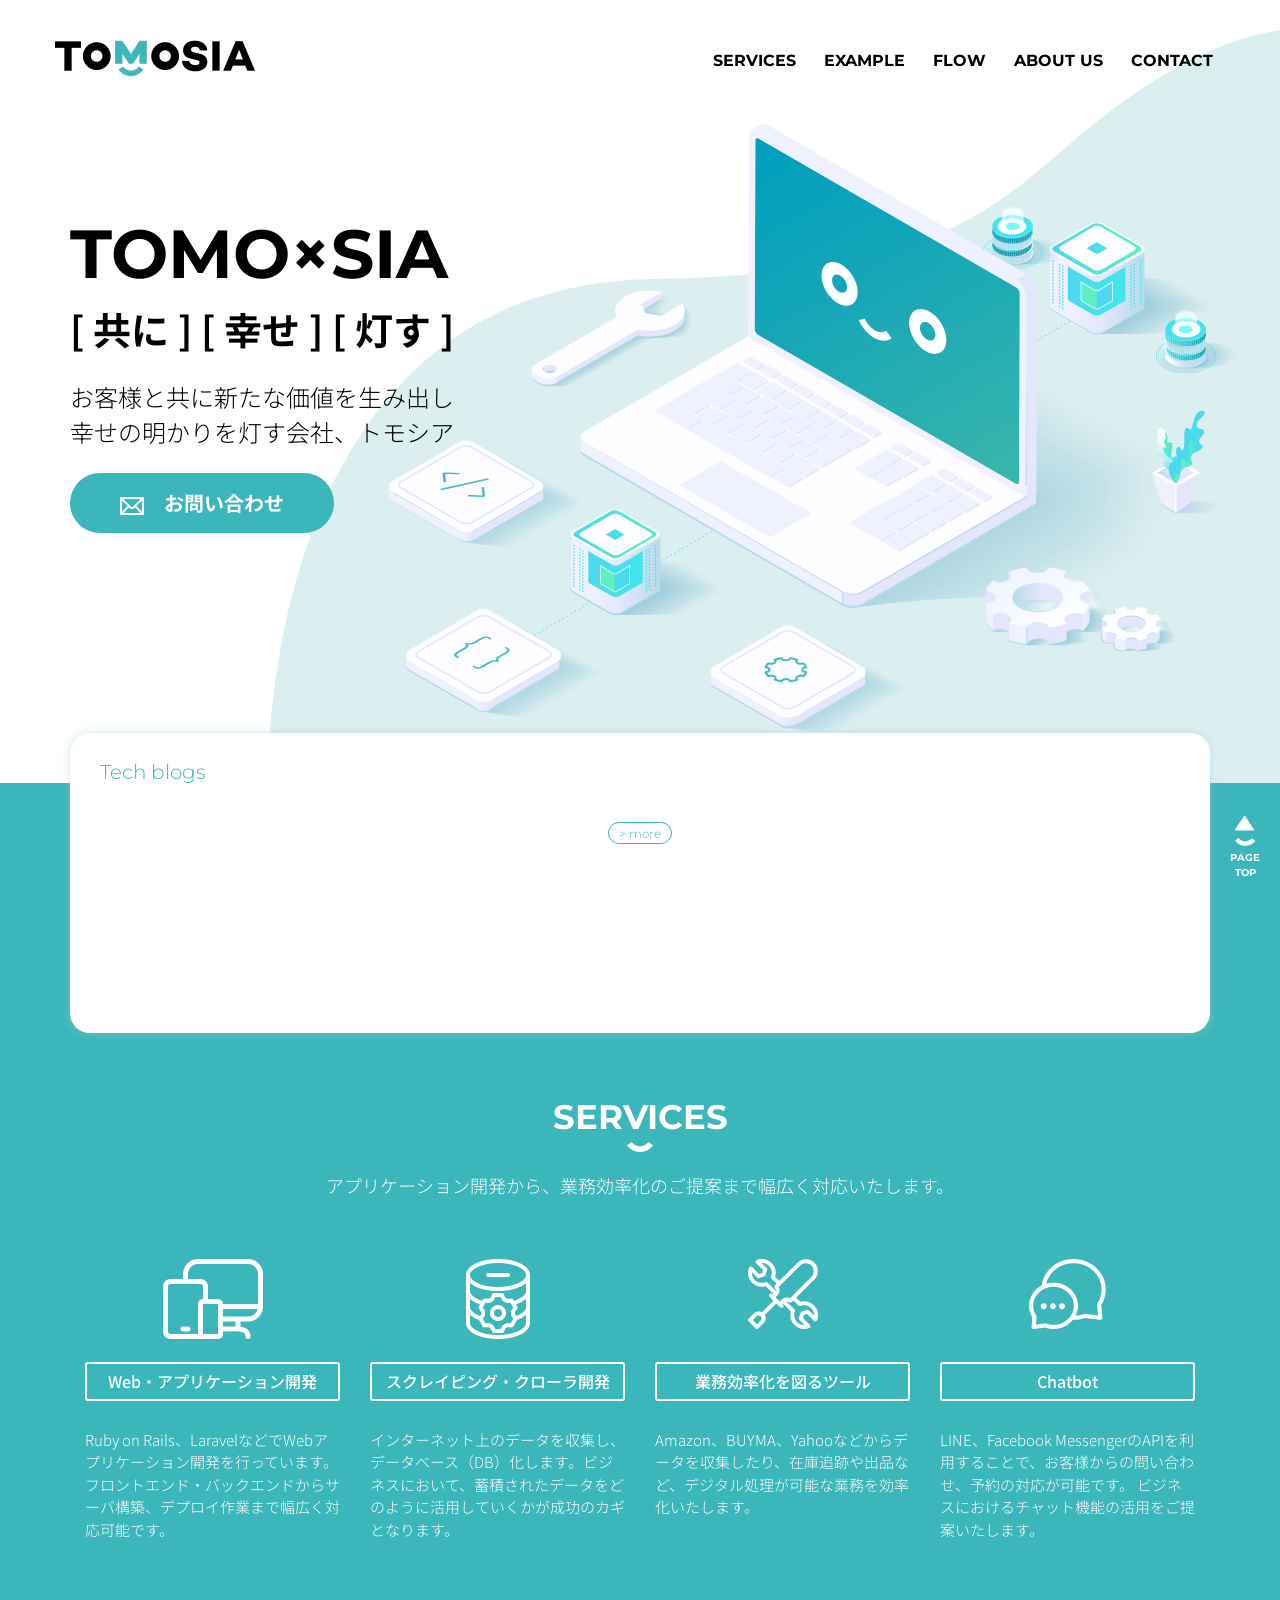
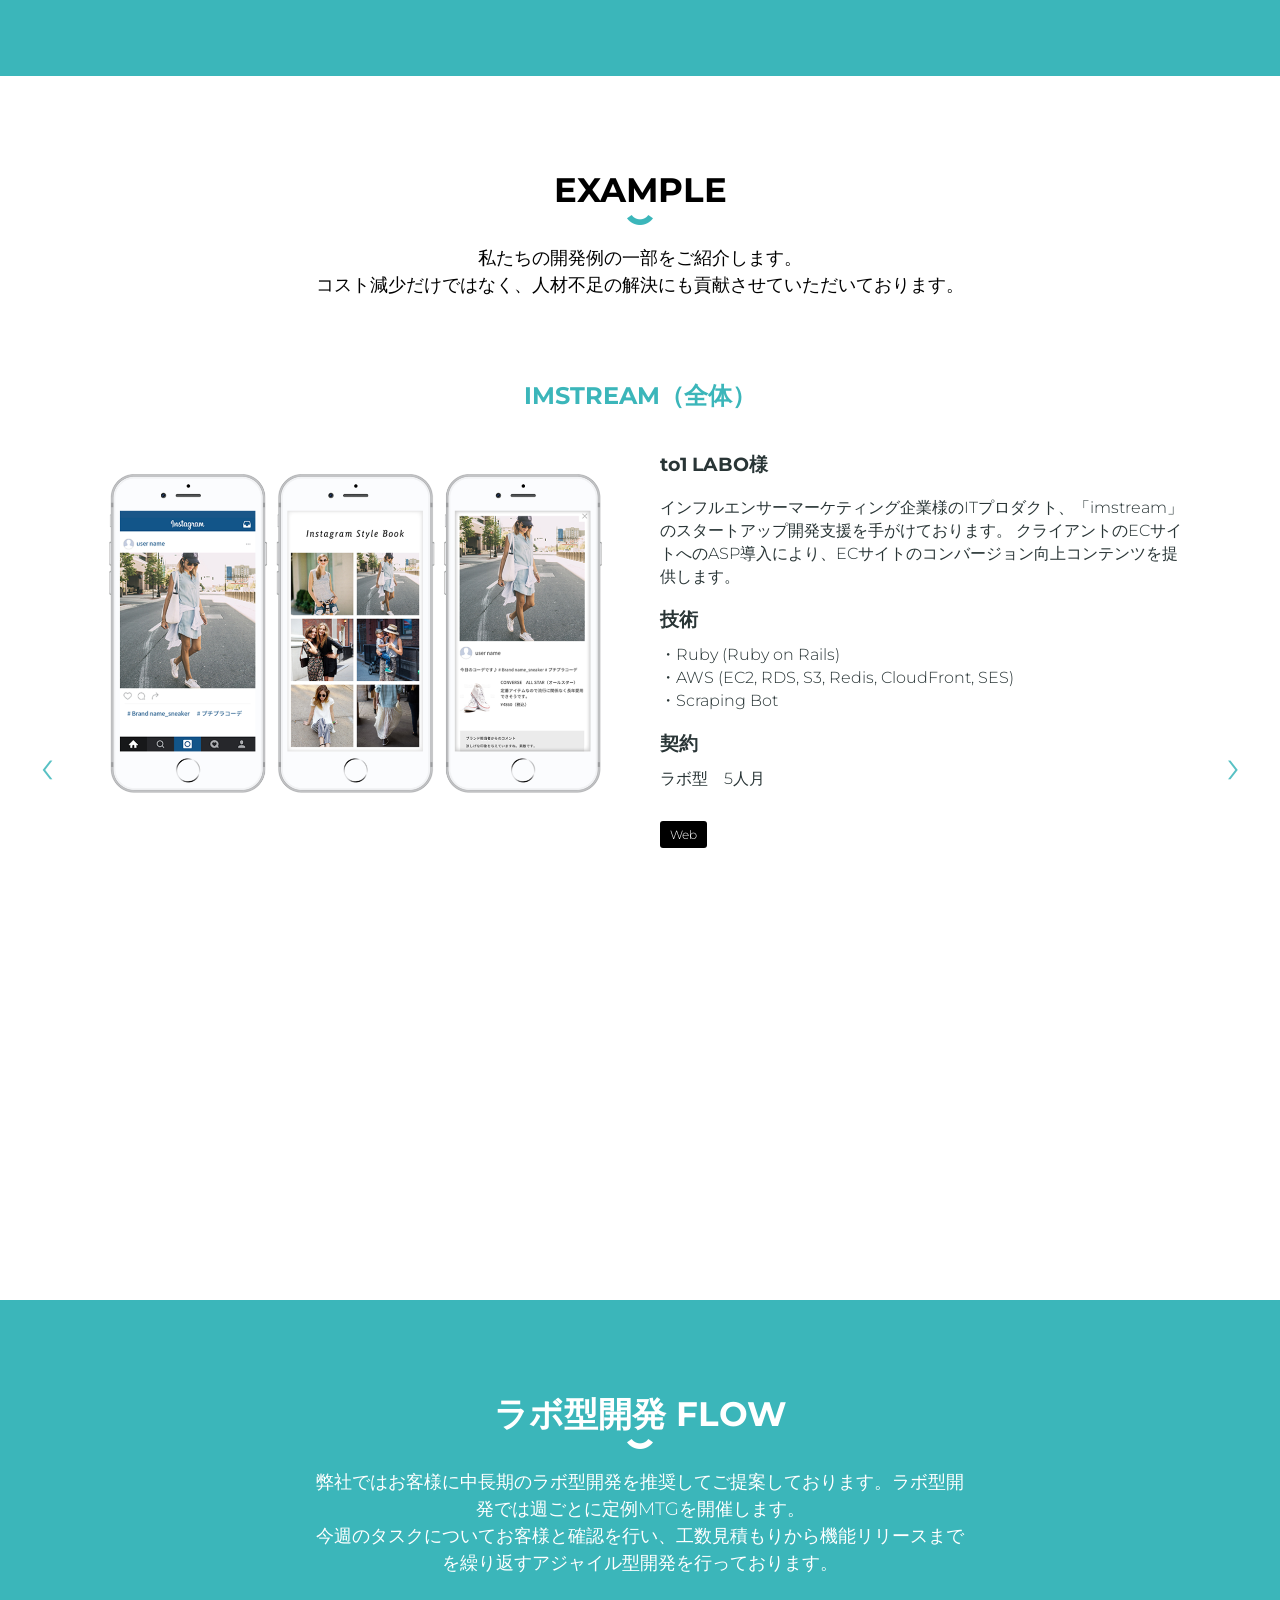
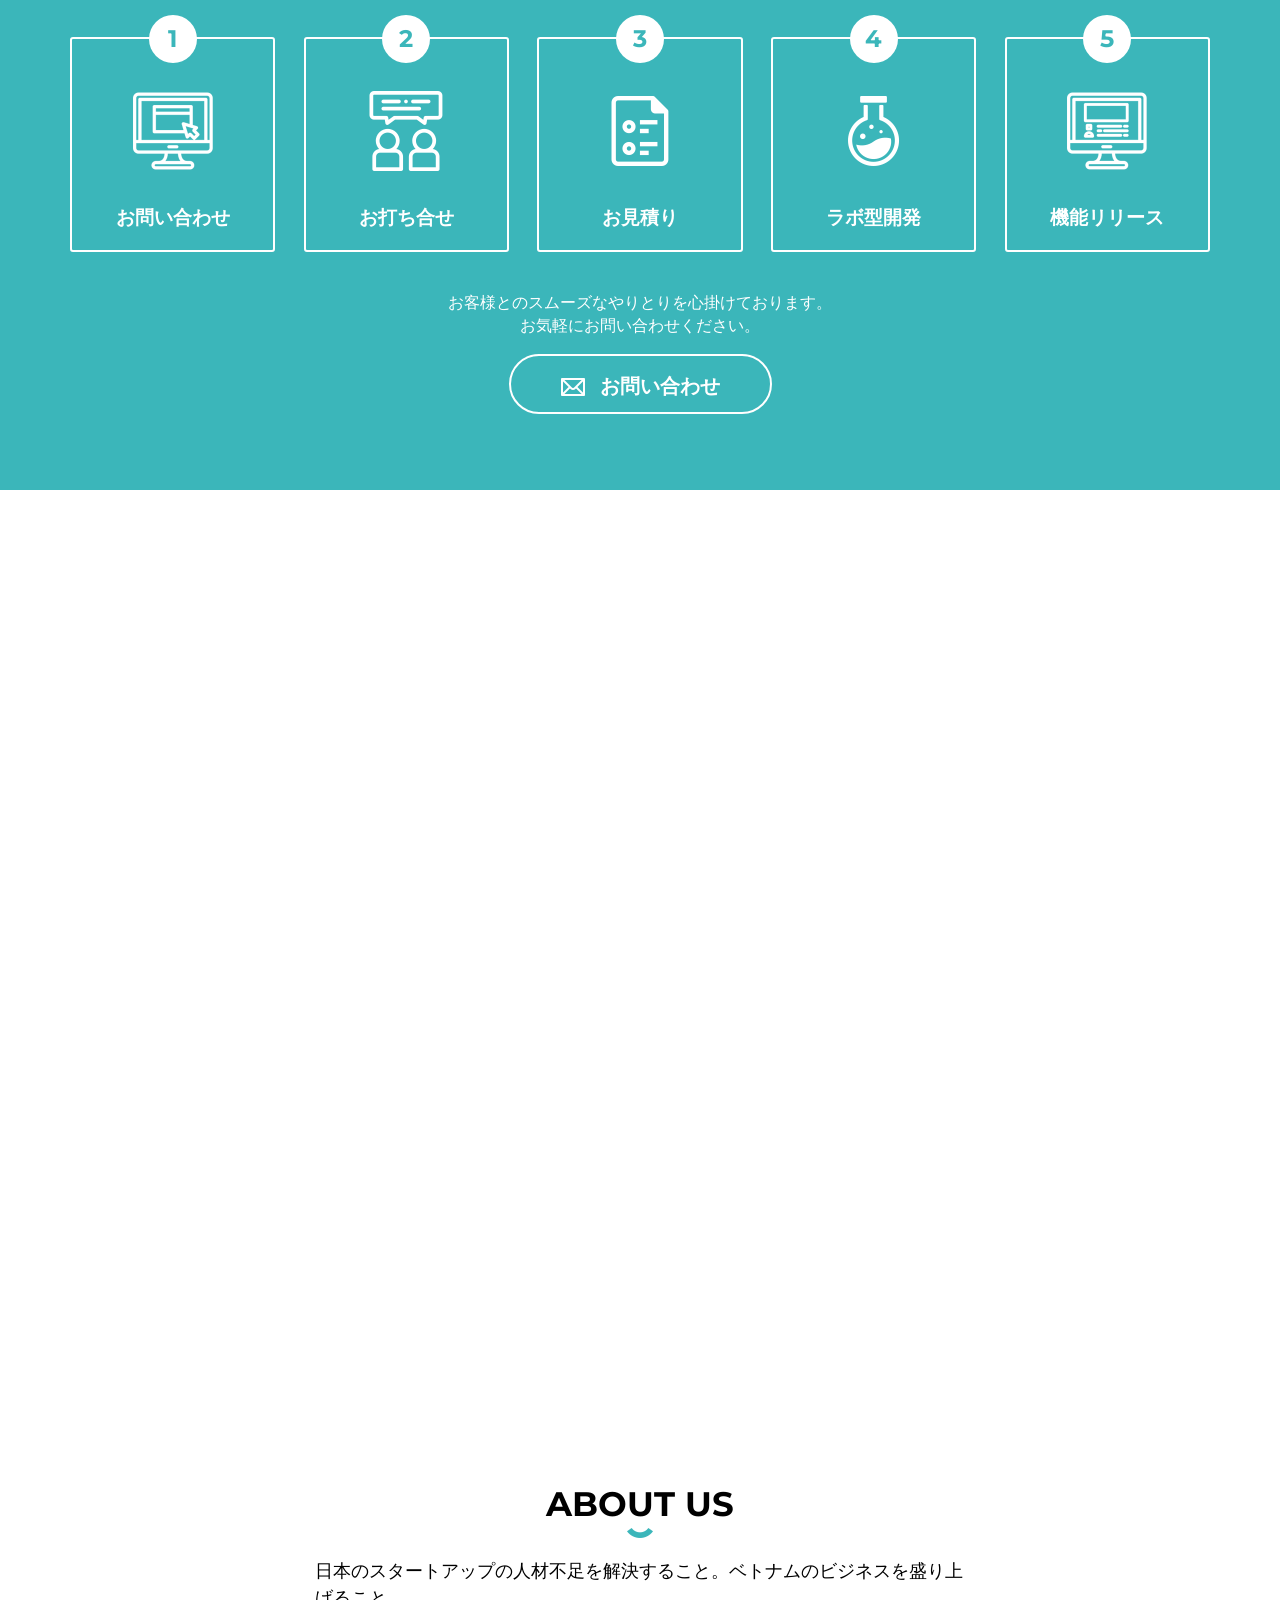
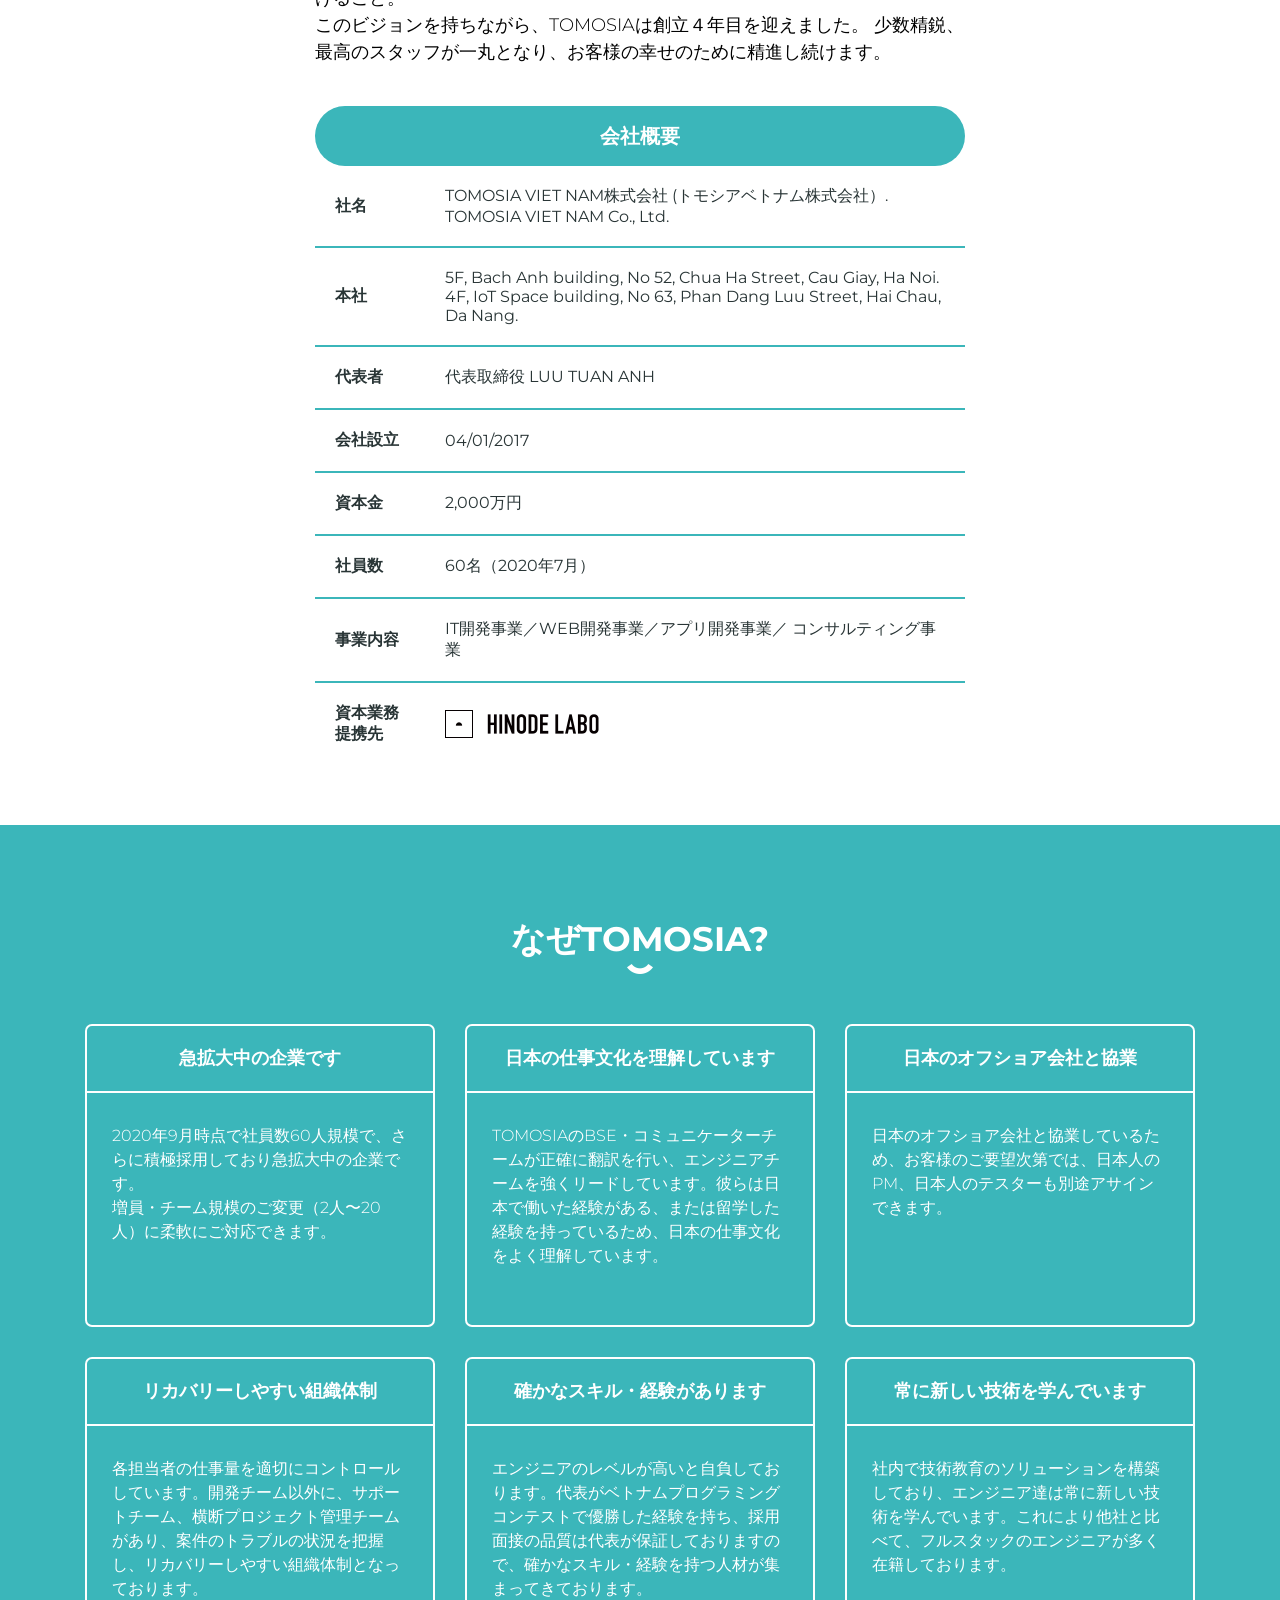
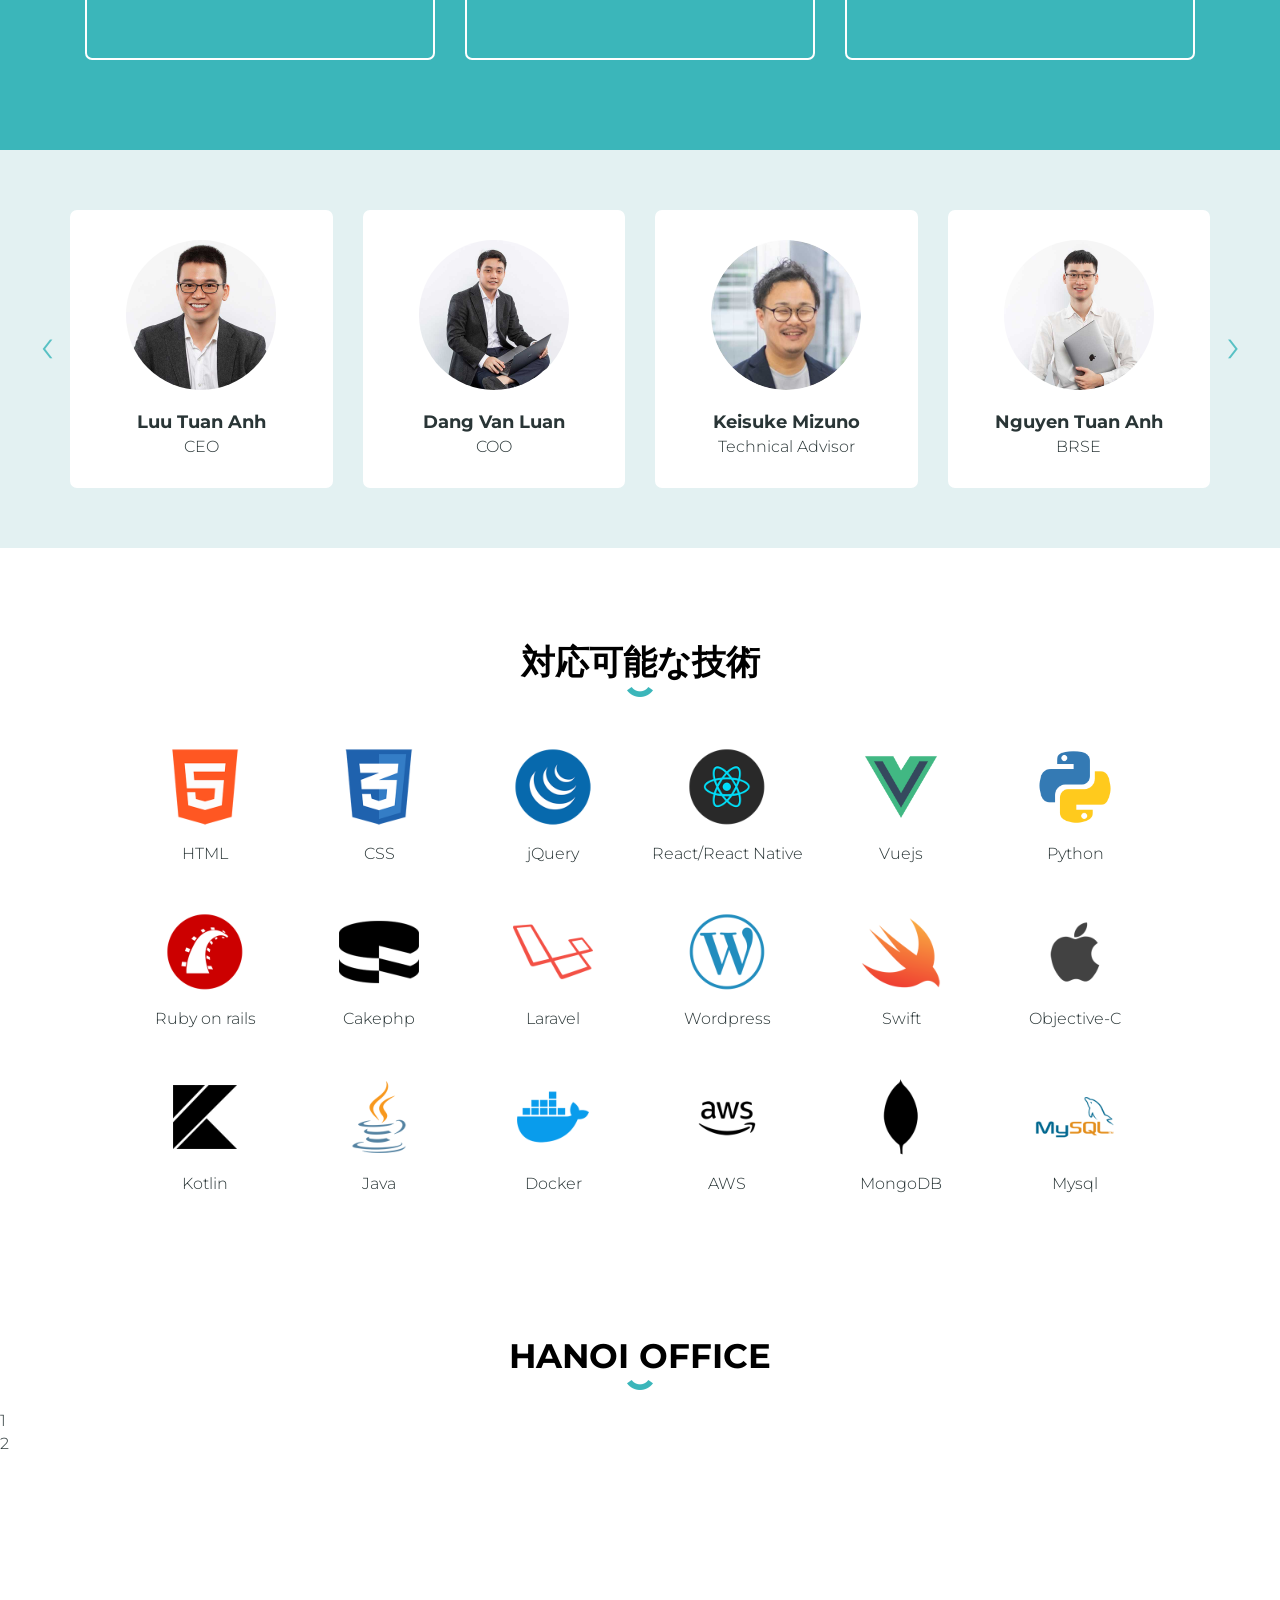
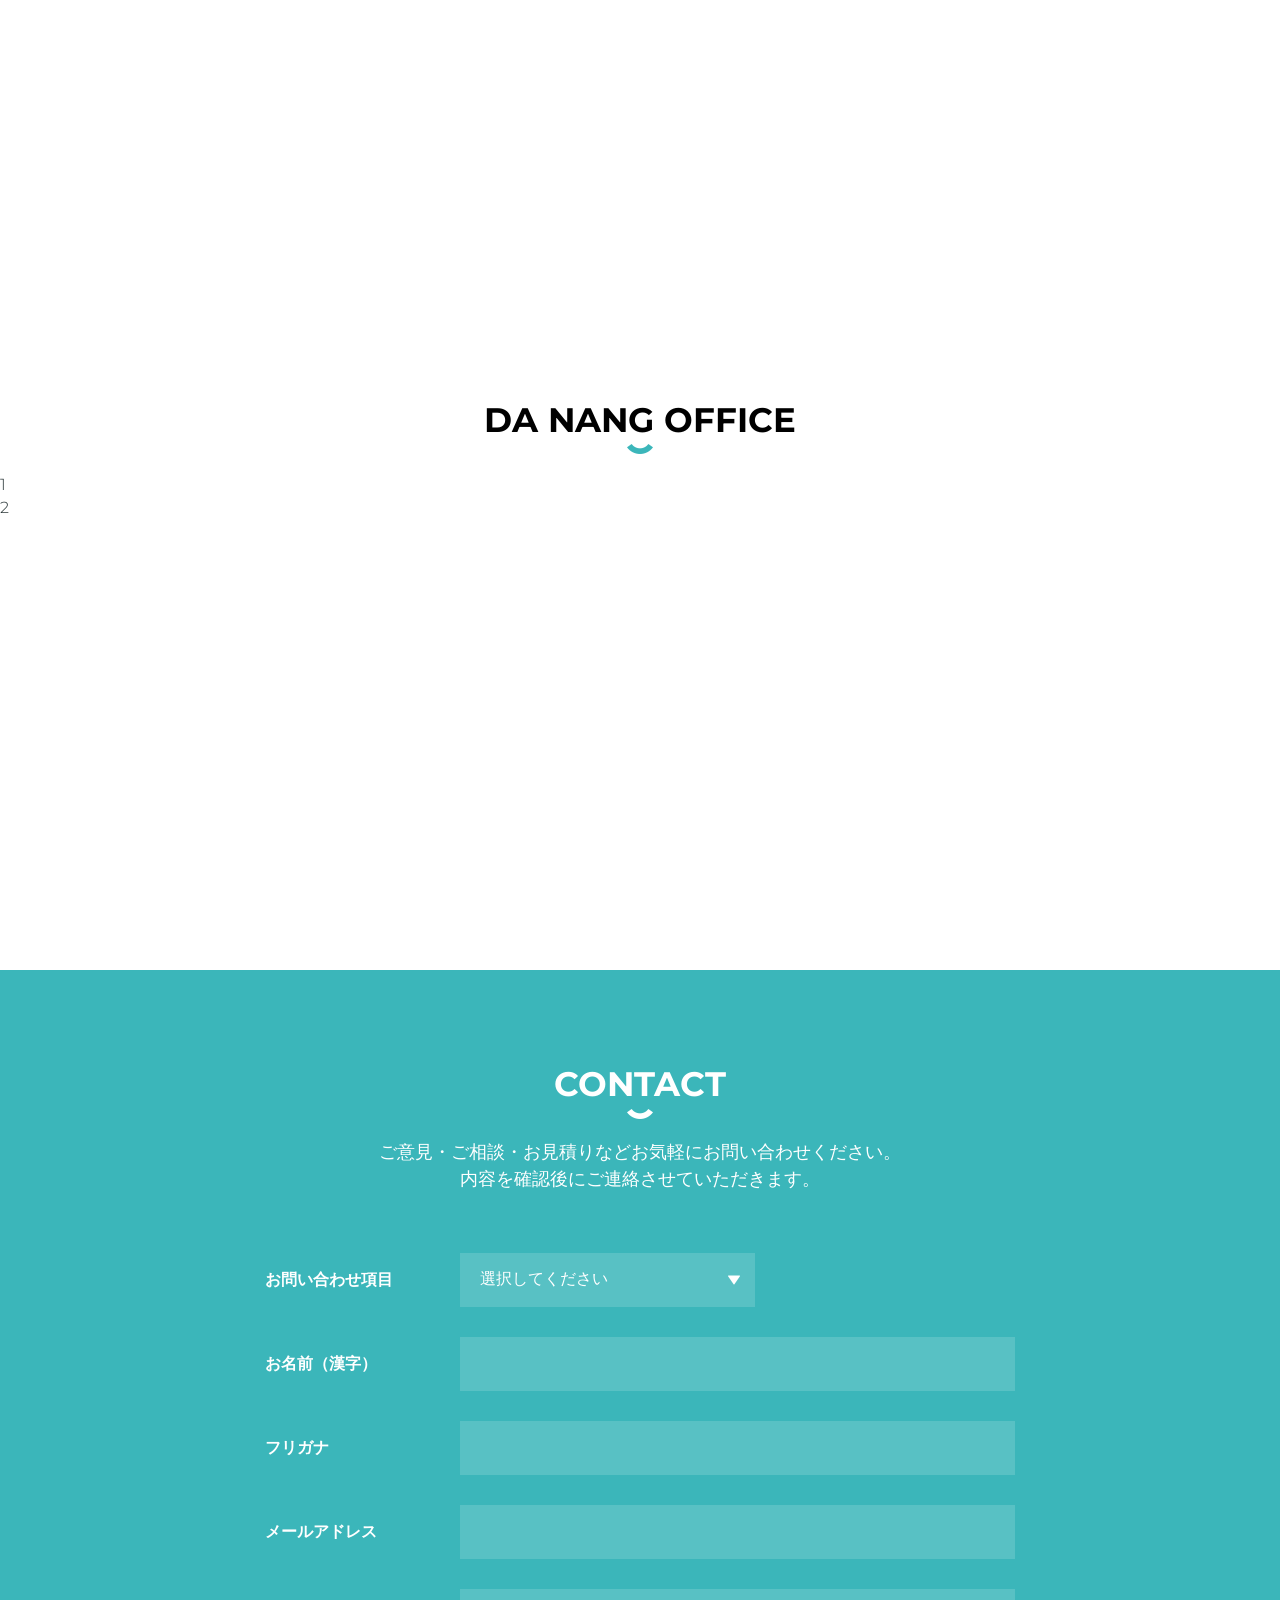
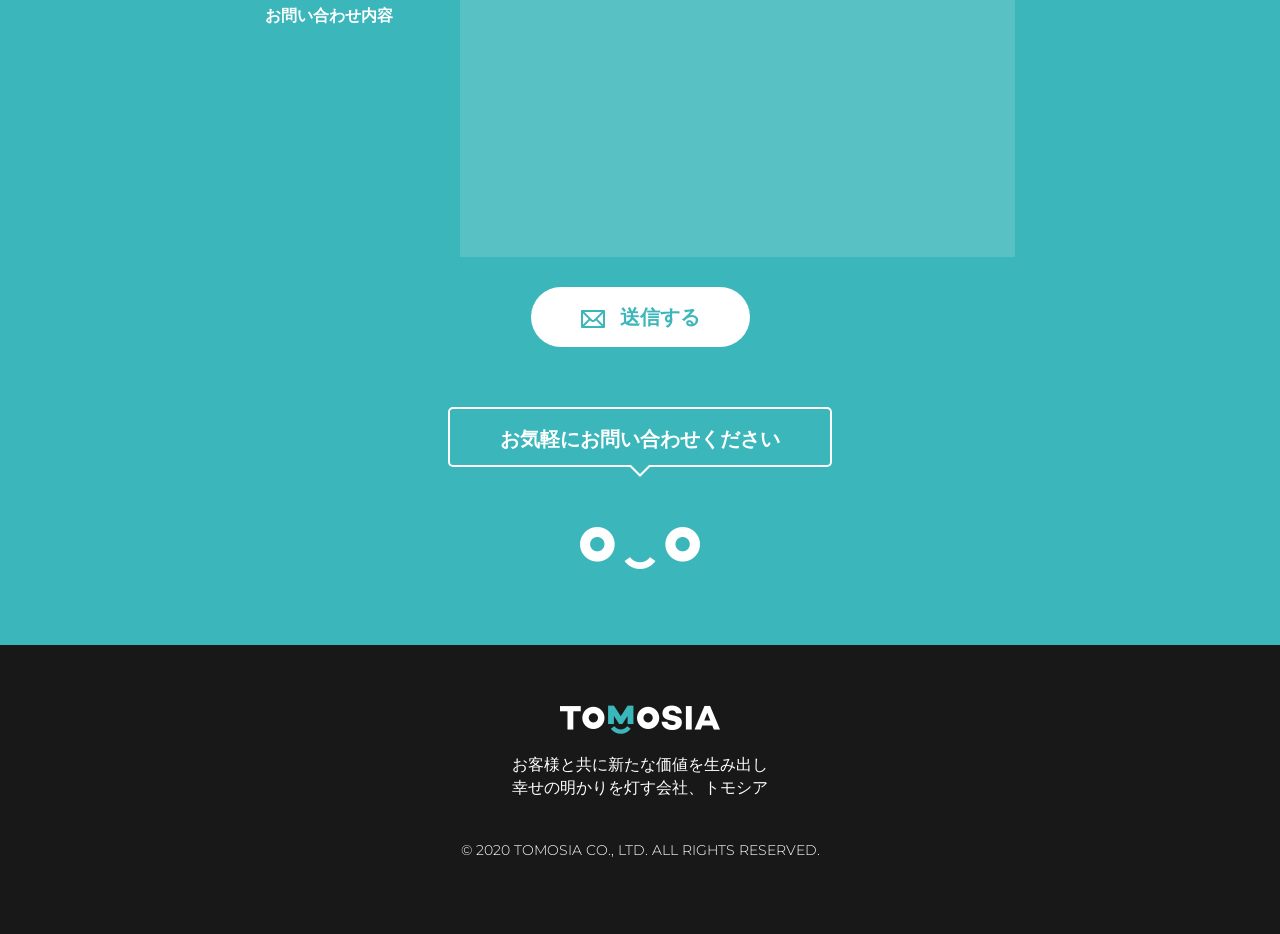
==== index.html @ c4c6ef90 "update design" ====
<html class="no-js" lang="">

<head>
  <meta charset="utf-8">
  <title>TOMOSIA Co., Ltd.</title>
  <meta name="description" content="">
  <meta name="viewport" content="width=device-width, initial-scale=1, maximum-scale=1.0, user-scalable=no">

  <meta property="og:title" content="">
  <meta property="og:type" content="">
  <meta property="og:url" content="">
  <meta property="og:image" content="">

  <link rel="manifest" href="site.webmanifest">
  <link rel="apple-touch-icon" href="icon.png">
  <!-- Place favicon.ico in the root directory -->

  <link href="https://fonts.googleapis.com/css2?family=Montserrat:wght@200;300;500;700&family=Noto+Sans+JP:wght@300;500;700&display=swap"
        rel="stylesheet">

  <!-- Libraries -->
  <link rel="stylesheet" href="libraries/normalize.css">
  <link rel="stylesheet" href="libraries/bootstrap.min.css">
  <link rel="stylesheet" href="libraries/owl/owl.carousel.min.css">
  <link rel="stylesheet" href="libraries/owl/owl.theme.default.min.css">
  <!-- <link rel="stylesheet" href="libraries/jmodal/jquery.modal.min.css" /> -->

  <link rel="stylesheet" href="css/main.css">
  <link rel="stylesheet" href="css/responsive.css">

  <meta name="theme-color" content="#fafafa">
</head>

<script>
  var submitted = false;
</script>

<body>

<div class="page-container" id="top">
  <!--  Page top  -->
  <div class="page-top">
    <!--  Page header  -->
    <header class="page-header outline-none">
      <div class="container">
        <a href="" class="logo">
          <img src="img/logo/company-logo-dark@2x.png" alt="">
        </a>

        <div id="sp-menu-button"></div>

        <ul class="page-menus">
          <li><a href="javascript:void(0)" data-scroll-to="#services">Services</a></li>
          <li><a href="javascript:void(0)" data-scroll-to="#example">Example</a></li>
          <li><a href="javascript:void(0)" data-scroll-to="#flow">Flow</a></li>
          <li><a href="javascript:void(0)" data-scroll-to="#about">About Us</a></li>
          <li><a href="javascript:void(0)" data-scroll-to="#contact">Contact</a></li>
        </ul>
      </div>
    </header>
    <div class="container">
      <div class="text">
        <p>TOMO×SIA</p>
        <p> [ 共に ] [ 幸せ ] [ 灯す ]</p>
        <p>
          お客様と共に新たな価値を生み出し <br>
          幸せの明かりを灯す会社、トモシア
        </p>
        <a href="#contact" class="button green rounded">
          <span class="icon mail"></span> お問い合わせ
        </a>
      </div>
    </div>
  </div>

  <div class="section no-height">
    <div class="container">
      <div class="section-content">
        <div class="row">
          <div class="col-md-6">
            <div class="news">
              <div class="blogs" id="blogs-1">
                <h2>Tech blogs</h2>
                <ul></ul>
              </div>
            </div>
          </div>
          <div class="col-md-6">
            <div class="blogs" id="blogs-2" >
              <h2>&nbsp;</h2>
              <ul></ul>
            </div>
          </div>
        </div>
        <p class="mt-2 text-center">
          <a href="https://blog.tomosia.com"
             target="_blank"
             class="button x-small green-border rounded">> more</a>
        </p>
      </div>
    </div>
  </div>

  <!-- SECTION SERVICES -->
  <div class="section green services outline-none">
    <div id="services"></div>
    <h2 class="section-title">SERVICES</h2>
    <p class="section-sub-title">アプリケーション開発から、業務効率化のご提案まで幅広く対応いたします。</p>
    <div class="section-content mt-6">
      <div class="container services-list">
        <div class="col-md-3 service-item">
          <div class="image mb-1">
            <img src="img/services/devices@2x.png" alt="">
          </div>
          <h2 class="title">Web・アプリケーション開発</h2>
          <p>
            Ruby on Rails、LaravelなどでWebアプリケーション開発を行っています。フロントエンド・バックエンドからサーバ構築、デプロイ作業まで幅広く対応可能です。
          </p>
        </div>
        <div class="col-md-3 service-item">
          <div class="image mb-1">
            <img src="img/services/server@2x.png" alt="">
          </div>
          <h2 class="title">スクレイピング・クローラ開発</h2>
          <p>
            インターネット上のデータを収集し、データベース（DB）化します。ビジネスにおいて、蓄積されたデータをどのように活用していくかが成功のカギとなります。
          </p>
        </div>
        <div class="col-md-3 service-item">
          <div class="image mb-1">
            <img src="img/services/tools@2x.png" alt="">
          </div>
          <h2 class="title">業務効率化を図るツール</h2>
          <p>
            Amazon、BUYMA、Yahooなどからデータを収集したり、在庫追跡や出品など、デジタル処理が可能な業務を効率化いたします。
          </p>
        </div>
        <div class="col-md-3 service-item">
          <div class="image mb-1">
            <img src="img/services/chat@2x.png" alt="">
          </div>
          <h2 class="title">Chatbot</h2>
          <p>
            LINE、Facebook MessengerのAPIを利用することで、お客様からの問い合わせ、予約の対応が可能です。
            ビジネスにおけるチャット機能の活用をご提案いたします。
          </p>
        </div>
      </div>
    </div>
  </div>

  <!-- SECTION EXAMPLE -->
  <div id="example" class="section light example outline-none">
    <h2 class="section-title">EXAMPLE</h2>
    <p class="section-sub-title">
      私たちの開発例の一部をご紹介します。<br>
      コスト減少だけではなく、人材不足の解決にも貢献させていただいております。
    </p>
    <div class="mb-6"></div>
    <div class="section-content">
      <div class="container">
        <div class="samples-list owl-carousel">
          <div class="item clearfix">
            <h2 class="title">Imstream（全体）</h2>
            <div class="sample-image">
              <img src="./img/samples/imstream.png">
            </div>
            <div class="sample-description">
              <h3>to1 LABO様</h3>
              <p>
                インフルエンサーマーケティング企業様のITプロダクト、「imstream」のスタートアップ開発支援を手がけております。
                クライアントのECサイトへのASP導入により、ECサイトのコンバージョン向上コンテンツを提供します。
              </p>

              <h3 class="mb-1">技術</h3>
              <p class="mt-0">
                ・Ruby (Ruby on Rails) <br>
                ・AWS (EC2, RDS, S3, Redis, CloudFront, SES) <br>
                ・Scraping Bot
              </p>

              <h3 class="mb-1">契約</h3>
              <p class="mt-0">ラボ型　5人月</p>

              <div class="links">
                <a target="_blank" href="https://imstream.jp/">Web</a>
              </div>
            </div>
          </div>
          <div class="item clearfix">
            <h2 class="title">WEALTHCARE（全体）</h2>
            <div class="sample-image">
              <img src="./img/samples/wealthcare.png">
            </div>
            <div class="sample-description">
              <h3>Sasuke Financial Lab株式会社様</h3>
              <p>
                ウェルスケアは、家計の不安や課題を幅広い知識をもとに解決・アドバイスする「ファイナンシャル・プランナー」のノウハウを忠実に再現したアプリです。
              </p>

              <h3 class="mb-1">技術</h3>
              <p class="mt-0">
                ・Ruby on Rails <br>
                ・React Native <br>
                ・Fintech <br>
                ・InsurTech
              </p>

              <h3 class="mb-1">契約</h3>
              <p class="mt-0">ラボ型　6人月</p>

              <div class="links">
                <a target="_blank" href="https://imstream.jp/">Web</a>
                <a target="_blank" href="https://itunes.apple.com/jp/app/%E8%B2%AF%E3%81%BE%E3%82%8B-%E5%AE%B6%E8%A8%88%E6%94%B9%E5%96%84-%E3%82%B3%E3%83%B3%E3%82%B5%E3%83%AB%E3%82%A2%E3%83%97%E3%83%AA-%E3%82%A6%E3%82%A7%E3%83%AB%E3%82%B9%E3%82%B1%E3%82%A2/id1266222932?mt=8">App store</a>
                <a target="_blank" href="https://play.google.com/store/apps/details?id=jp.wealthcare.storeapp&hl=ja">Google play</a>
              </div>
            </div>
          </div>
          <div class="item clearfix">
            <h2 class="title">QLEAR（全体）</h2>
            <div class="sample-image">
              <img src="./img/samples/qlear.png">
            </div>
            <div class="sample-description">
              <h3>Miliad 株式会社様</h3>
              <p>
                独自のQRコードジェネレーター × キャン
                ペーンサイト作成ツールの開発を手がけて
                おります。 企業様がバラエティに富んだキャ
                ンペーン施策を「手軽に」「安く」実施すること
                ができ、独自のQRコードの見た目は、キャン
                ペーン施策そのものを強力に惹きつけます。
              </p>
              
              <h3 class="mb-1">技術</h3>
              <p class="mt-0">
                ・Ruby (Ruby on Rails), Vuejs <br>
                ・QRコード生成アルゴリズム <br>
                ・サーバーレスアーキテクチャ
              </p>

              <h3 class="mb-1">契約</h3>
              <p class="mt-0">ラボ型 4人月</p>

              <div class="links">
                <a target="_blank" href="http://qlear.cloud/">Web</a>
              </div>
            </div>
          </div>
          <div class="item clearfix">
            <h2 class="title">MONET（Webとサーバ）</h2>
            <div class="sample-image">
              <img src="./img/samples/monet.png">
            </div>
            <div class="sample-description">
              <h3>MONET Technologies様</h3>
              <p>ソフトバンク株式会社とトヨタ自動車株式会社</p>
              <p>
                MONETでは、トヨタが構築したコネクティッドカーの情報基盤である「モビリティサービスプラットフォーム（MSPF）」と、スマートフォンやセンサデバイスなどからデータを収集・分析するソフトバンクの「IoTプラットフォーム」を連携させる。
              </p>

              <h3 class="mb-1">技術</h3>
              <p class="mt-0">Ruby on Rails</p>

              <h3 class="mb-1">契約</h3>
              <p class="mt-0">ラボ型　4人月</p>

              <div class="links">
                <a target="_blank" href="https://www.monet-technologies.com/">Web</a>
              </div>
            </div>
          </div>
          <div class="item clearfix">
            <h2 class="title">Gulliver フリマ（全体）</h2>
            <div class="sample-image">
              <img src="./img/samples/gulliver.png">
            </div>
            <div class="sample-description">
              <h3>IDOM inc様</h3>
              <p>
                今まで個人売買では多くの方が不安に感じた名義変更やお金のやりとり、車両運送などをガリバーが代行します。 <br>
                また、出品者、購入者ともに匿名で簡単にお車のお取引が出来ます。
              </p>

              <h3 class="mb-1">技術</h3>
              <p class="mt-0">
                ・PHP (Laravel Framework), Python (Image detect), iOS (Objective C), Android (Java) <br>
                ・AWS (EC2, RDS, S3, Redis, CloudFront, SES) <br>
                ・CI/CD : Jenkins CI
              </p>

              <h3 class="mb-1">契約</h3>
              <p class="mt-0">ラボ型　10人月</p>

              <div class="links">
                <a target="_blank" href="https://gulliver-auto.com/">Web</a>
                <a target="_blank" href="https://apps.apple.com/app/id1449949753?mt=8">App store</a>
              </div>
            </div>
          </div>
          <div class="item clearfix">
            <h2 class="title">Coincome <br>（WebとMedia）</h2>
            <div class="sample-image">
              <img src="./img/samples/coincome.png">
            </div>
            <div class="sample-description">
              <h3>Makers Farm Pte. Ltd. 様</h3>
              <p>
                COINCOMEを経由してネットショッピングやカード発行など掲載されているサービスを利用すると永久不滅な暗号資産（仮想通貨）「CIM」がもらえる、新しいキャッシュバックサイト（ポイントサイト）お買いものやサービスを利用する度にCIMがもらえて、貯まる！（投資リスクなく暗号資産（仮想通貨）への投資ができて利用ショップのポイントももらえて、Wでお得）
              </p>

              <h3 class="mb-1">技術</h3>
              <p class="mt-0">
                ・PHP (CakePHP Framework), NodeJS <br>
                ・AWS (EC2, RDS, S3, Redis, CloudFront, SES, Cloudwatch, Lambda) <br>
                ・Blockchain
              </p>

              <h3 class="mb-1">契約</h3>
              <p class="mt-0">ラボ型　4人月</p>

              <div class="links">
                <a target="_blank" href="https://cimcome.jp/">Web</a>
              </div>
            </div>
          </div>
          <div class="item clearfix">
            <h2 class="title">Wakumo（全体）</h2>
            <div class="sample-image">
              <img src="./img/samples/wakumo.png">
            </div>
            <div class="sample-description">
              <h3>株式会社ネオキャリア　様</h3>
              <p>
                wakumoは「いま働ける仕事」が「見つかる」1日単位の仕事マッチングアプリです！ <br>
                ・好きな時に好きなだけ！ <br>
                ・面倒な面接や履歴書は不要！ <br>
                ・すぐにお金がもらえる
              </p>

              <h3 class="mb-1">技術</h3>
              <p class="mt-0">
                ・PHP (Laravel Framework), iOS (Swift), Android (Kotlin) <br>
                ・Frontend (VueJS Framework) <br>
                ・AWS (EC2, RDS, S3, Redis, CloudFront, SES) <br>
                ・CI/CD : Jenkins CI
              </p>

              <h3 class="mb-1">契約</h3>
              <p class="mt-0">ラボ型　30人月</p>

              <div class="links">
                <a target="_blank" href="https://wakumo.jp/">Web</a>
                <a target="_blank" href="https://apps.apple.com/jp/app/wakumo/id1477010846?mt=8">App store</a>
                <a target="_blank" href="https://play.google.com/store/apps/details?id=jp.wakumo.pro">Google play</a>
              </div>
            </div>
          </div>
        </div>
      </div>
    </div>
    <div class="pb-6"></div>
  </div>

  <!-- SECTION FLOW -->
  <div id="flow" class="section green flow outline-none">
    <h2 class="section-title">ラボ型開発 <span class="sp-break">FLOW</span></h2>
    <p class="section-sub-title">
      弊社ではお客様に中長期のラボ型開発を推奨してご提案しております。ラボ型開発では週ごとに定例MTGを開催します。<br>
      今週のタスクについてお客様と確認を行い、工数見積もりから機能リリースまでを繰り返すアジャイル型開発を行っております。<br>
    </p>
    <div class="section-content">
      <div class="container">
        <div class="cards-list cards-flow clearfix mt-6">
          <div class="card white-border card-number">
            <div class="number">1</div>
            <div class="image">
              <img src="img/flows/inquiry@2x.png" alt="">
            </div>
            <h3 class="text">お問い合わせ</h3>
          </div>
          <div class="card white-border card-number">
            <div class="number">2</div>
            <div class="image">
              <img src="img/flows/meeting@2x.png" alt="">
            </div>
            <h3 class="text">お打ち合せ</h3>
          </div>
          <div class="card white-border card-number">
            <div class="number">3</div>
            <div class="image">
              <img src="img/flows/document@2x.png" alt="">
            </div>
            <h3 class="text">お見積り</h3>
          </div>
          <div class="card white-border card-number">
            <div class="number">4</div>
            <div class="image">
              <img src="img/flows/laboratory@2x.png" alt="">
            </div>
            <h3 class="text">ラボ型開発</h3>
          </div>
          <div class="card white-border card-number">
            <div class="number">5</div>
            <div class="image">
              <img src="img/flows/monitor@2x.png" alt="">
            </div>
            <h3 class="text">機能リリース</h3>
          </div>
        </div>
        <div class="card-show-sp">
          <div class="card white-border card-number">
            <div class="number">5</div>
            <div class="image">
              <img src="img/flows/monitor@2x.png" alt="">
            </div>
            <h3 class="text">機能リリース</h3>
          </div>
        </div>
        <p class="text-center mt-4">
          お客様とのスムーズなやりとりを心掛けております。<br>
          お気軽にお問い合わせください。
        </p>
        <p class="text-center">
          <a href="#contact" class="button white-border rounded">
            <span class="icon mail"></span>お問い合わせ
          </a>
        </p>
      </div>
    </div>
  </div>

  <!-- SECTION ABOUT -->
  <div class="section light about clearfix outline-none">
    <div class="image"></div>

    <div id="about"></div> 

    <div class="content pt-6 pb-6">
      <div class="container">
        <div class="col-md-12">
          <h2 class="section-title">ABOUT US</h2>
          <p class="section-sub-title">
            日本のスタートアップの人材不足を解決すること。ベトナムのビジネスを盛り上げること。<br>
            このビジョンを持ちながら、TOMOSIAは創立４年目を迎えました。
            少数精鋭、最高のスタッフが一丸となり、お客様の幸せのために精進し続けます。
          </p>
        </div>
        <div class="col-md-12">
          <a href="" class="mt-4 button green rounded block">会社概要</a>
          <table class="table table-info">
            <tr>
              <td>社名</td>
              <td>
                TOMOSIA VIET NAM株式会社 (トモシアベトナム株式会社）.<br>
                TOMOSIA VIET NAM Co., Ltd.
              </td>
            </tr>
            <tr>
              <td>本社</td>
              <td>
                5F, Bach Anh building, No 52, Chua Ha Street, Cau Giay, Ha Noi.<br>
                4F, IoT Space building, No 63, Phan Dang Luu Street, Hai Chau, Da Nang.
              </td>
            </tr>
            <tr>
              <td>代表者</td>
              <td>
                代表取締役 LUU TUAN ANH
              </td>
            </tr>
            <tr>
              <td>会社設立</td>
              <td>04/01/2017</td>
            </tr>
            <tr>
              <td>資本金</td>
              <td>2,000万円</td>
            </tr>
            <tr>
              <td>社員数</td>
              <td>60名（2020年7月）</td>
            </tr>
            <tr>
              <td>事業内容</td>
              <td>
                IT開発事業／WEB開発事業／アプリ開発事業／
                コンサルティング事業
              </td>
            </tr>
            <tr>
              <td>資本業務提携先</td>
              <td>
                <img src="img/logo/hinode-logo@2x.png" width="155" height="28" alt="hinode">
              </td>
            </tr>
          </table>
        </div>
      </div>
    </div>
  </div>

  <div class="section green outline-none">
    <h2 class="section-title">なぜTOMOSIA?</h2>
    <div class="section-content mt-6">
      <div class="container services-list">
        <div class="col-md-4">
          <div class=" service-item white-box">
            <h2>急拡大中の企業です</h2>  
            <p>
              2020年9月時点で社員数60人規模で、さらに積極採用しており急拡大中の企業です。 <br>
              増員・チーム規模のご変更（2人〜20人）に柔軟にご対応できます。
            </p>
          </div>
        </div>
        <div class="col-md-4">
          <div class=" service-item white-box">
            <h2>日本の仕事文化を理解しています</h2>  
            <p>
              TOMOSIAのBSE・コミュニケーターチームが正確に翻訳を行い、エンジニアチームを強くリードしています。彼らは日本で働いた経験がある、または留学した経験を持っているため、日本の仕事文化をよく理解しています。
            </p>
          </div>
        </div>
        <div class="col-md-4">
          <div class=" service-item white-box">
            <h2>日本のオフショア会社と協業</h2>
            <p>
              日本のオフショア会社と協業しているため、お客様のご要望次第では、日本人のPM、日本人のテスターも別途アサインできます。
            </p>
          </div>
        </div>
        <div class="col-md-4">
          <div class=" service-item white-box">
            <h2>リカバリーしやすい組織体制</h2>  
            <p>
              各担当者の仕事量を適切にコントロールしています。開発チーム以外に、サポートチーム、横断プロジェクト管理チームがあり、案件のトラブルの状況を把握し、リカバリーしやすい組織体制となっております。
            </p>
          </div>
        </div>
        <div class="col-md-4">
          <div class=" service-item white-box">
            <h2>確かなスキル・経験があります</h2>  
            <p>
              エンジニアのレベルが高いと自負しております。代表がベトナムプログラミングコンテストで優勝した経験を持ち、採用面接の品質は代表が保証しておりますので、確かなスキル・経験を持つ人材が集まってきております。
            </p>
          </div>
        </div>
        <div class="col-md-4">
          <div class=" service-item white-box">
            <h2>常に新しい技術を学んでいます</h2>  
            <p>
              社内で技術教育のソリューションを構築しており、エンジニア達は常に新しい技術を学んでいます。これにより他社と比べて、フルスタックのエンジニアが多く在籍しております。
            </p>
          </div>
        </div>
      </div>
    </div>
  </div>

  <!-- SECTION MEMBERS -->
  <div id="members" class="section members">
    <div class="container">
      <div class="members-list owl-carousel">
        <div class="item">
          <a href="#member-1" rel="modal:open" class="image">
            <img src="img/members/member-1.jpg">
          </a>
          <div class="name">Luu Tuan Anh</div>
          <div class="position">CEO</div>
        </div>
        <div class="item">
          <a href="#member-2" rel="modal:open" class="image">
            <img src="img/members/member-2.jpg">
          </a>
          <div class="name">Dang Van Luan</div>
          <div class="position">COO</div>
        </div>
        <div class="item">
          <a href="#member-3" rel="modal:open" class="image">
            <img src="img/members/member-3.jpg">
          </a>
          <div class="name">Keisuke Mizuno</div>
          <div class="position">Technical Advisor</div>
        </div>
        <div class="item">
          <a href="#member-4" rel="modal:open" class="image">
            <img src="img/members/member-4.jpg">
          </a>
          <div class="name">Nguyen Tuan Anh</div>
          <div class="position">BRSE</div>
        </div>
        <div class="item">
          <a href="#member-5" rel="modal:open" class="image">
            <img src="img/members/member-5.jpg">
          </a>
          <div class="name">Le Thu Ha</div>
          <div class="position">Comtor</div>
        </div>
      </div>
    </div>
  </div>

  <div class="section light outline-none">
    <h2 class="section-title">対応可能な技術</h2>
    <div class="mb-6"></div>
    <div class="section-content">
      <div class="container">
        <ul class="tech-list">
          <li class="item">
            <img src="./img/tech/html.png" alt="">
            <p>HTML</p>
          </li>
          <li class="item">
            <img src="./img/tech/css.png" alt="">
            <p>CSS</p>
          </li>
          <li class="item">
            <img src="./img/tech/jquery.png" alt="">
            <p>jQuery</p>
          </li>
          <li class="item">
            <img src="./img/tech/react.png" alt="">
            <p>React/React Native</p>
          </li>
          <li class="item">
            <img src="./img/tech/vue.png" alt="">
            <p>Vuejs</p>
          </li>
          <li class="item">
            <img src="./img/tech/python.png" alt="">
            <p>Python</p>
          </li>
          <li class="item">
            <img src="./img/tech/ruby.png" alt="">
            <p>Ruby on rails</p>
          </li>
          <li class="item">
            <img src="./img/tech/cakephp.png" alt="">
            <p>Cakephp</p>
          </li>
          <li class="item">
            <img src="./img/tech/laravel.png" alt="">
            <p>Laravel</p>
          </li>
          <li class="item">
            <img src="./img/tech/wordpress.png" alt="">
            <p>Wordpress</p>
          </li>
          <li class="item">
            <img src="./img/tech/swift.png" alt="">
            <p>Swift</p>
          </li>
          <li class="item">
            <img src="./img/tech/objective-c.png" alt="">
            <p>Objective-C</p>
          </li>
          <li class="item">
            <img src="./img/tech/kotlin.png" alt="">
            <p>Kotlin</p>
          </li>
          <li class="item">
            <img src="./img/tech/java.png" alt="">
            <p>Java</p>
          </li>
          <li class="item">
            <img src="./img/tech/docker.png" alt="">
            <p>Docker</p>
          </li>
          <li class="item">
            <img src="./img/tech/aws.png" alt="">
            <p>AWS</p>
          </li>
          <li class="item">
            <img src="./img/tech/mongodb.png" alt="">
            <p>MongoDB</p>
          </li>
          <li class="item">
            <img src="./img/tech/mysql.png" alt="">
            <p>Mysql</p>
          </li>
        </ul>
      </div>
    </div>
  </div>

  <!-- SECTION MAP -->
  <div class="section light outline-none p-0">
    <h2 class="section-title">HANOI OFFICE</h2>
    <div class="map">
      <div class="row">
        <div class="col-md-12">1</div>
        <div class="col-md-12">2</div>
      </div>
      <iframe src="https://www.google.com/maps/embed?pb=!1m18!1m12!1m3!1d3723.9141679959466!2d105.79315451542614!3d21.036120085994437!2m3!1f0!2f0!3f0!3m2!1i1024!2i768!4f13.1!3m3!1m2!1s0x3135ab380b1ac973%3A0xb61feb1092674359!2zNTIgQ2jDuWEgSMOgLCBRdWFuIEhvYSwgQ-G6p3UgR2nhuqV5LCBIw6AgTuG7mWksIFZp4buHdCBOYW0!5e0!3m2!1svi!2s!4v1596339987154!5m2!1svi!2s"
              width="100%"
              height="450"
              frameborder="0"
              style="border:0;"
              allowfullscreen=""
              aria-hidden="false"
              tabindex="0"></iframe>
    </div>
  </div>

  <div class="section light outline-none pb-0">
    <h2 class="section-title">DA NANG OFFICE</h2>
    <div class="map">
      <div class="row">
        <div class="col-md-12">1</div>
        <div class="col-md-12">2</div>
      </div>
      <iframe src="https://www.google.com/maps/embed?pb=!1m18!1m12!1m3!1d3834.5601838096277!2d108.2159399150886!3d16.03639484457608!2m3!1f0!2f0!3f0!3m2!1i1024!2i768!4f13.1!3m3!1m2!1s0x314219b26b9ecfbb%3A0x2175e0901011b0c6!2sIoT%20Space!5e0!3m2!1svi!2sus!4v1600917582624!5m2!1svi!2sus"
              width="100%"
              height="450"
              frameborder="0"
              style="border:0;"
              allowfullscreen=""
              aria-hidden="false"
              tabindex="0"></iframe>
    </div>
  </div>

  <!-- SECTION CONTACT -->
  <div id="contact" class="section green contact outline-none">
    <h2 class="section-title">CONTACT</h2>
    <p class="section-sub-title">
      ご意見・ご相談・お見積りなどお気軽にお問い合わせください。<br>
      内容を確認後にご連絡させていただきます。
    </p>
    <div class="section-content mt-6">
      <div class="container">
        <form id="contact-form"
              action="https://docs.google.com/forms/d/e/1FAIpQLSdSeEyD7kobNfFUpOmLS7_vIqMFJ2dFPG0AbY2-0lamXcxspQ/formResponse"
              target="hidden_iframe"
              method="POST"
              class="contact-form"
        >
          <div class="form-group row">
            <div class="label col-md-3">
              <label for="">お問い合わせ項目</label>
            </div>
            <div class="input select-box col-md-5">
              <span class="arrow"></span>
              <select name="entry.1884483019">
                <option value="">選択してください</option>
                <option value="ご意見">ご意見</option>
                <option value="ご相談">ご相談</option>
                <option value="お見積り">お見積り</option>
              </select>
            </div>
          </div>
          <div class="form-group row">
            <div class="label col-md-3"><label for="">お名前（漢字）</label></div>
            <div class="input col-md-9">
              <input type="text" name="entry.1785710538">
            </div>
          </div>
          <div class="form-group row">
            <div class="label col-md-3"><label for="">フリガナ</label></div>
            <div class="input col-md-9">
              <input type="text" name="entry.1265817817">
            </div>
          </div>
          <div class="form-group row">
            <div class="label col-md-3"><label for="">メールアドレス</label></div>
            <div class="input col-md-9">
              <input type="email" name="entry.896262367">
            </div>
          </div>
          <!--<div class="form-group row">
            <div class="label col-md-3"><label for="">メールアドレス確認</label></div>
            <div class="input col-md-9">
              <input type="email" name="email_confirmation">
            </div>
          </div>-->
          <div class="form-group row">
            <div class="label col-md-3"><label for="">お問い合わせ内容</label></div>
            <div class="input col-md-9">
              <textarea name="entry.422070178" id="" cols="30" rows="10"></textarea>
            </div>
          </div>
          <p class="text-center">
            <button type="submit" class="button submit white rounded">
              <span class="icon mail"></span>送信する
            </button>
          </p>
        </form>
        <div class="text-center mb-6">
          <span class="button notice-contact white-border triangle-border">
            お気軽にお問い合わせください
          </span>
        </div>
        <p class="text-center">
          <img src="img/icons/smile-large@2x.png" width="120" height="42">
        </p>
      </div>
    </div>
  </div>

  <!--  PAGE FOOTER  -->
  <header class="page-footer text-center pt-6 pb-6">
    <a href="" class="logo">
      <img src="img/logo/company-logo-light@2x.png" alt="">
    </a>
    <p class="mt-2 mb-4">
      お客様と共に新たな価値を生み出し <br>
      幸せの明かりを灯す会社、トモシア
    </p>
    <p class="text-small" id="copyright">
      © 2020 TOMOSIA CO., LTD. <span class="break-line"></span>ALL RIGHTS RESERVED.
    </p>
  </header>

  <!-- MEMBER MODALS -->
  <!-- {% include modal.html %} -->
  <!-- Replace by _includes/modal.html -->

  <a id="page-top-button" href="javascript:void(0)">
    <img src="img/icons/arrow-top@2x.png" width="21" height="30" alt=""> <br>
    PAGE <br>
    TOP
  </a>

  <iframe id="hidden_iframe" name="hidden_iframe" onload="if(submitted){}" style="display: none;"></iframe>

  <div id="overlay"></div>

</div>

<script src="js/vendor/modernizr-3.11.2.min.js"></script>
<script src="libraries/jquery.min.js"></script>
<script src="libraries/owl/owl.carousel.min.js"></script>
<!-- <script src="libraries/jmodal/jquery.modal.min.js"></script> -->
<script src="libraries/jquery.validate.min.js"></script>
<script src="js/plugins.js"></script>
<script src="js/main.js"></script>
<script>
  // Wait for window load
  $(window).on('load', function() {
    $('#overlay').fadeOut()
  })
</script>
</body>

</html>
---- css/main.css ----
/*! HTML5 Boilerplate v8.0.0 | MIT License | https://html5boilerplate.com/ */

/* main.css 2.1.0 | MIT License | https://github.com/h5bp/main.css#readme */
/*
 * What follows is the result of much research on cross-browser styling.
 * Credit left inline and big thanks to Nicolas Gallagher, Jonathan Neal,
 * Kroc Camen, and the H5BP dev community and team.
 */

/* ==========================================================================
   Base styles: opinionated defaults
   ========================================================================== */

html {
  color: #222;
  font-size: 1em;
  line-height: 1.4;
}

/*
 * Remove text-shadow in selection highlight:
 * https://twitter.com/miketaylr/status/12228805301
 *
 * Vendor-prefixed and regular ::selection selectors cannot be combined:
 * https://stackoverflow.com/a/16982510/7133471
 *
 * Customize the background color to match your design.
 */

::-moz-selection {
  background: #b3d4fc;
  text-shadow: none;
}

::selection {
  background: #b3d4fc;
  text-shadow: none;
}

/*
 * A better looking default horizontal rule
 */

hr {
  display: block;
  height: 1px;
  border: 0;
  border-top: 1px solid #ccc;
  margin: 1em 0;
  padding: 0;
}

/*
 * Remove the gap between audio, canvas, iframes,
 * images, videos and the bottom of their containers:
 * https://github.com/h5bp/html5-boilerplate/issues/440
 */

audio,
canvas,
iframe,
img,
svg,
video {
  vertical-align: middle;
}

/*
 * Remove default fieldset styles.
 */

fieldset {
  border: 0;
  margin: 0;
  padding: 0;
}

/*
 * Allow only vertical resizing of textareas.
 */

textarea {
  resize: vertical;
}

/* ==========================================================================
   Author's custom styles
   ========================================================================== */

/* ==========================================================================
   Helper classes
   ========================================================================== */

/*
 * Hide visually and from screen readers
 */

.hidden,
[hidden] {
  display: none !important;
}

/*
 * Hide only visually, but have it available for screen readers:
 * https://snook.ca/archives/html_and_css/hiding-content-for-accessibility
 *
 * 1. For long content, line feeds are not interpreted as spaces and small width
 *    causes content to wrap 1 word per line:
 *    https://medium.com/@jessebeach/beware-smushed-off-screen-accessible-text-5952a4c2cbfe
 */

.sr-only {
  border: 0;
  clip: rect(0, 0, 0, 0);
  height: 1px;
  margin: -1px;
  overflow: hidden;
  padding: 0;
  position: absolute;
  white-space: nowrap;
  width: 1px;
  /* 1 */
}

/*
 * Extends the .sr-only class to allow the element
 * to be focusable when navigated to via the keyboard:
 * https://www.drupal.org/node/897638
 */

.sr-only.focusable:active,
.sr-only.focusable:focus {
  clip: auto;
  height: auto;
  margin: 0;
  overflow: visible;
  position: static;
  white-space: inherit;
  width: auto;
}

/*
 * Hide visually and from screen readers, but maintain layout
 */

.invisible {
  visibility: hidden;
}

/*
 * Clearfix: contain floats
 *
 * For modern browsers
 * 1. The space content is one way to avoid an Opera bug when the
 *    `contenteditable` attribute is included anywhere else in the document.
 *    Otherwise it causes space to appear at the top and bottom of elements
 *    that receive the `clearfix` class.
 * 2. The use of `table` rather than `block` is only necessary if using
 *    `:before` to contain the top-margins of child elements.
 */

.clearfix::before,
.clearfix::after {
  content: " ";
  display: table;
}

.clearfix::after {
  clear: both;
}

/* ==========================================================================
   EXAMPLE Media Queries for Responsive Design.
   These examples override the primary ('mobile first') styles.
   Modify as content requires.
   ========================================================================== */

@media only screen and (min-width: 35em) {
  /* Style adjustments for viewports that meet the condition */
}

@media print,
(-webkit-min-device-pixel-ratio: 1.25),
(min-resolution: 1.25dppx),
(min-resolution: 120dpi) {
  /* Style adjustments for high resolution devices */
}

/* ==========================================================================
   Print styles.
   Inlined to avoid the additional HTTP request:
   https://www.phpied.com/delay-loading-your-print-css/
   ========================================================================== */

@media print {
  *,
  *::before,
  *::after {
    background: #fff !important;
    color: #000 !important;
    /* Black prints faster */
    box-shadow: none !important;
    text-shadow: none !important;
  }

  a,
  a:visited {
    text-decoration: underline;
  }

  a[href]::after {
    content: " (" attr(href) ")";
  }

  abbr[title]::after {
    content: " (" attr(title) ")";
  }

  /*
   * Don't show links that are fragment identifiers,
   * or use the `javascript:` pseudo protocol
   */
  a[href^="#"]::after,
  a[href^="javascript:"]::after {
    content: "";
  }

  pre {
    white-space: pre-wrap !important;
  }

  pre,
  blockquote {
    border: 1px solid #999;
    page-break-inside: avoid;
  }

  /*
   * Printing Tables:
   * https://web.archive.org/web/20180815150934/http://css-discuss.incutio.com/wiki/Printing_Tables
   */
  thead {
    display: table-header-group;
  }

  tr,
  img {
    page-break-inside: avoid;
  }

  p,
  h2,
  h3 {
    orphans: 3;
    widows: 3;
  }

  h2,
  h3 {
    page-break-after: avoid;
  }
}

button,
textarea:focus, input:focus, select:focus { outline: none; }
textarea { resize: none; }

body {
  font-size: 16px;
  font-family: 'Montserrat', sans-serif;
  color: #293536;
  font-weight: 300;
}

/* ==========================================================================
   HELPERS
   ========================================================================== */
.outline-none { outline: none; }

.text-center { text-align: center }
.text-left { text-align: left }
.text-right { text-align: right }

.pl-2 { padding-left: 20px; }
.pr-2 { padding-right: 20px; }
.pl-4 { padding-left: 40px; }
.pr-4 { padding-right: 40px; }
.pb-6 { padding-bottom: 60px; }
.pt-6 { padding-top: 60px; }
.pb-6 { padding-bottom: 60px; }
.mt-0 { margin-top: 0; }
.mt-1 { margin-top: 10px; }
.mb-1 { margin-bottom: 10px; }
.ml-1 { margin-left: 10px; }
.mr-1 { margin-right: 10px; }
.mt-2 { margin-top: 20px; }
.mb-2 { margin-bottom: 20px; }
.mt-4 { margin-top: 40px; }
.mb-4 { margin-bottom: 40px; }
.mt-6 { margin-top: 60px; }
.mb-6 { margin-bottom: 60px; }
.p-0 { padding: 0 !important; }
.pb-0 { padding-bottom: 0 !important; }

.text-small { font-size: 14px; }

/* ==========================================================================
   BUTTONS
   ========================================================================== */
.button {
  line-height: 60px;
  height: 60px;
  padding: 0 50px;
  font-size: 20px;
  font-weight: 700;
  display: inline-block;
  text-decoration: none !important;
  text-align: center;
  border: none;
}

.button.green { background-color: #3bb6ba; color: #fff; }
.button.white { background-color: #fff; color: #3bb6ba; }
.button.black { background-color: #000; color: #fff; }
.button.rounded { border-radius: 60px; }
.button.block { width: 100%; }
.button:hover { opacity: .7 }
.button.white-border { color: #fff; border: 2px solid #fff; }
.button.green-border { color: #3bb6ba; border: 2px solid #3bb6ba; }
.button .icon { display: inline-block; width: 24px; height: 24px; margin-right: 15px; vertical-align: middle; }
.button .icon.mail { background: url(../img/icons/mail@2x.png); background-size: 24px; }
.button.white .icon.mail { background: url(../img/icons/mail-green@2x.png); background-size: 24px; }

.button.small { height: 26px; line-height: 26px; padding: 0 15px; font-size: 14px; }
.button.x-small { height: 22px; line-height: 22px; padding: 0 10px; font-size: 12px; border-width: 1px; font-weight: 300; }
.button.h50 { height: 50px; line-height: 50px; }

.button.triangle-border { position: relative; border-radius: 5px; }
.button.triangle-border:before,
.button.triangle-border:after { content: ""; position: absolute; left: 50%; border-width: 10px 10px 0; border-style: solid; display: block; width: 0; margin-left: -10px; }
.button.triangle-border:before { bottom: -12px; border-color: #fff transparent; }
.button.triangle-border:after { bottom: -9px; border-color: #3bb6ba transparent; }

/* ==========================================================================
   PAGE HEADER
   ========================================================================== */
.page-header { height: 105px; }
.page-header .container { position: relative; }
.page-header .logo { width: 200px; display: inline-block; position: absolute; left: 0; top: 40px; }
.page-header .logo img { width: 100%; }
.page-menus { position: absolute; right: 0; margin: 0; padding: 0; top: 40px; }
.page-menus li { list-style: none; display: inline-block; }
.page-menus li a { font-weight: 700; color: #000; text-decoration: none; display: inline-block; padding: 10px 12px; text-transform: uppercase; }

#sp-menu-button {
  display: none;
  width: 24px;
  height: 24px;
  background: url(../img/icons/menu@2x.png);
  background-size: 24px;
  position: absolute;
  top: 20px;
  right: 20px;
}
/* ==========================================================================
   PAGE TOP
   ========================================================================== */
.page-top {
  padding-bottom: 250px;
  background-image: url(../img/page-top/background@2x.png);
  background-size: 1012px;
  background-position: bottom right;
  background-repeat: no-repeat;
}

.page-top .text p:nth-child(1) {
  font-size: 68px;
  font-weight: 700;
  margin: 100px 0 0 0;
  color: #000;
}

.page-top .text p:nth-child(2) {
  font-size: 38px;
  font-weight: 700;
  font-family: 'Noto Sans JP', sans-serif;
  margin: 0;
  color: #000;
}

.page-top .text p:nth-child(3) {
  font-size: 24px;
  font-family: 'Noto Sans JP', sans-serif;
  color: #000;
}

.page-top .text .button {
  font-family: 'Noto Sans JP', sans-serif;
}

/* ==========================================================================
   PAGE FOOTER
   ========================================================================== */
.page-footer {
  background-color: #181818;
  color: #fff;
}

.page-footer .logo {
  display: inline-block;
  width: 160px;
}

.page-footer .logo img {
  width: 100%;
}

#page-top-button {
  display: block;
  position: fixed;
  right: 20px;
  bottom: 20px;
  text-align: center;
  font-size: 10px;
  color: #fff;
  font-weight: 700;
  cursor: pointer;
  text-decoration: none;
}
#page-top-button img {
  margin-bottom: 5px;
}

/* ==========================================================================
   SECTIONS
   ========================================================================== */
.section {
  padding: 60px 0;
}

.section-title {
  text-align: center;
  font-size: 34px;
  position: relative;
  margin: 30px 0;
}

.section-title:after {
  content: "";
  display: block;
  width: 26px;
  height: 10px;
  background: url('../img/icons/smile@2x.png');
  background-size: 26px;
  left: 50%;
  position: absolute;
  margin-left: -13px;
}

.section-sub-title {
  text-align: center;
  font-size: 18px;
  font-weight: 300;
  width: 690px;
  max-width: 100%;
  margin: 0 auto;
  line-height: 1.5em;
  padding: 0 20px;
}

.section.green {
  background-color: #3bb6ba;
  color: #fff;
}

.section.green .section-title,
.section.green .section-sub-title {
  color: #fff;
}

.section.light {
  background-color: #fff;
}

.section.light .section-title,
.section.light .section-sub-title {
  color: #000;
}

.section.light .section-title:after {
  background: url('../img/icons/smile-green@2x.png');
  background-size: 26px;
}

.section.no-height { padding: 0; }

.section.no-height .container {
  height: 0;
  position: relative;
}

.section.no-height .section-content {
  height: 300px;
  border-radius: 20px;
  padding: 25px 30px;
  position: absolute;
  width: calc(100% - 30px);
  top: -50px;
  background-color: #fff;
  box-shadow: 0px 0px 10px 0px rgba(168, 207, 212, 0.5);
}

.section.no-height .section-content h2 {
  font-size: 20px;
  font-weight: 300;
  color: #3bb6ba;
  margin: 0 0 15px 0;
}

.section.no-height .section-content ul {
  margin: 0;
  padding: 0;
  list-style: none;
}

.section.no-height .section-content ul li {
  font-size: 14px;
}

.section.no-height .section-content ul li a {
  color: #293536;
  text-decoration: none !important;
  display: block;
  padding: 6px 0;
}

.section.no-height .section-content ul li a .date {
  margin-right: 20px;
  font-weight: 200;
  display: inline-block;
  vertical-align: bottom;
  width: 85px;
}

.section.no-height .section-content ul li a .title {
  font-weight: 500;
  display: inline-block;
  width: calc(100% - 110px);
  white-space: nowrap;
  overflow: hidden;
  text-overflow: ellipsis;
  vertical-align: bottom;
}

.section.services {
  padding-top: 280px;
  padding-bottom: 120px;
  color: #fff;
  font-family: 'Noto Sans JP', sans-serif;
}

.section.services .section-title {
  font-family: 'Montserrat', sans-serif;
}

.services-list .service-item {
  text-align: center;
}

.services-list .service-item.white-box {
  margin-bottom: 30px;
  border-radius: 7px;
  border: 2px solid #fff;
}

.services-list .service-item.white-box h2 {
  font-size: 18px;
  line-height: 65px;
  color: #fff;
  border-bottom: 2px solid #fff;
  margin: 0;
}

.services-list .service-item.white-box p {
  color: #fff;
  font-size: 16px;
  padding: 15px 25px;
  height: 200px;
}

.services-list .service-item .image {
  height: 80px;
}

.services-list .service-item .title {
  font-size: 16px;
  font-weight: 500;
  display: inline-block;
  width: 100%;
  border: 2px solid #fff;
  border-radius: 3px;
  padding: 6px;
}

.services-list .service-item p {
  font-size: 15px;
  text-align: left;
  line-height: 1.5em;
  font-weight: 300;
}

.services-list .service-item:nth-child(1) img {
  width: 100px;
}

.services-list .service-item:nth-child(2) img {
  width: 64px;
}

.services-list .service-item:nth-child(3) img {
  width: 70px;
}

.services-list .service-item:nth-child(4) img {
  width: 77px;
}

.customer-reviews .item .image { width: 68px; height: 68px; border-radius: 68px; overflow: hidden; float: left; margin-right: 20px; }

.section.about { padding: 0; }
.section.about .image { 
  width: 100%;
  height: calc(100vh);
  background-image: url(../img/about/company-trip.jpg);
  background-attachment: fixed;
  background-position: center;
  background-repeat: no-repeat;
  background-size: cover;
}
/*.section.about .content { padding: 0 34px; width: 550px; max-width: 50%; float: left; }*/
.section.about .section-sub-title {
  text-align: left;
  margin-bottom: 40px;
}
.section.about .button.block {
  display: block;
  max-width: 650px;
  margin: 0 auto;
}
.table-info {
  max-width: 650px;
  margin: 0 auto;
}
.table-info tr td:first-child {
  width: 110px;
  font-weight: 700;
}
.table-info tr td {
  border-bottom: 2px solid #3bb6ba;
  padding: 20px;
}

.table-info tr:last-child td {
  border-bottom: none;
}

.section.members {
  background-color: #e3f1f2;
}
.members-list .item {
  text-align: center;
  background-color: #fff;
  padding: 30px;
  border-radius: 7px;
}
.members-list .item .image {
  width: 150px;
  height: 150px;
  background-color: #e3f1f2;
  border-radius: 150px;
  margin-bottom: 20px;
  display: inline-block;
  cursor: default;
  overflow: hidden;
}
.members-list .item .image:hover {
  opacity: 0.7;
}
.members-list .item .name { font-weight: 700; font-size: 18px; }
.member-modal { position: relative; padding: 0; max-width: 420px; box-shadow: none; }
.member-modal .profile-picture { height: 210px; border-radius: 8px 8px 0 0; overflow: hidden; }
.member-modal .profile-picture img { width: 100%; height: auto; }
.member-modal .avatar {
  width: 150px;
  height: 150px;
  border-radius: 150px;
  background-color: #e3f1f2;
  position: absolute;
  left: 50%;
  margin-left: -75px;
  top: 125px;
  overflow: hidden;
}
.member-modal .avatar img {
  width: 100%;
  height: 100%;
}
.member-modal .info { padding: 90px 30px 40px 30px; }
.member-modal .name { font-size: 18px; font-weight: 700; }

.samples-list .item .title { color: #3bb6ba; text-transform: uppercase; text-align: center; }
.samples-list .item .title br { display: none; }
.sample-image { width: 50%; float: left; padding: 20px; }
.sample-image img { width: 100%; }
.sample-description { width: 50%; float: left; padding: 0 20px; }
.sample-description .links { margin-top: 30px; }
.sample-description .links a {
  display: inline-block;
  background-color: #000;
  color: #fff;
  text-decoration: none;
  font-size: 12px;
  padding: 5px 10px;
  border-radius: 3px;
  margin-right: 5px;
}

.tech-list { list-style: none; text-align: center; padding: 0; margin: 0; }
.tech-list .item { display: inline-block; width: 170px; text-align: center; margin-bottom: 30px; white-space: nowrap; }
.tech-list .item img { height: 80px; width: auto; }
/* ==========================================================================
   CARD
   ========================================================================== */
.card.black-border{
  padding: 20px;
  border-radius: 3px;
  border: 2px solid #293536;
}

.card.black-border .title {
  font-size: 16px;
}

.card.black-border .content {
  font-size: 14px;
}

.card.white-border.card-number {
  padding: 52px 20px 0 20px;
  border-radius: 3px;
  border: 2px solid #fff;
  position: relative;
  text-align: center;
  color: #fff;
}

.card.white-border.card-number .number {
  width: 48px;
  height: 48px;
  border-radius: 48px;
  background-color: #fff;
  color: #3bb6ba;
  position: absolute;
  top: -24px;
  left: 50%;
  margin-left: -24px;
  line-height: 48px;
  text-align: center;
  font-size: 24px;
  font-weight: 700;
}

.card.white-border.card-number .image {
  width: 80px;
  height: 80px;
  display: inline-block;
  margin-bottom: 15px;
}

.card.white-border.card-number .image img {
  width: 100%;
}

.cards-flow .card {
  width: 18%;
  float: left;
  margin-right: 2.5%;
}

.cards-flow .card:last-child { margin-right: 0; }
.card-show-sp { display: none; }

/* ==========================================================================
   CUSTOM
   ========================================================================== */
.contact-form { width: 750px; margin: 0 auto 60px auto; }
.contact-form .form-group { margin-bottom: 30px; }
.contact-form .form-group .label { line-height: 54px; font-weight: 700; }
.contact-form .form-group .input.select-box { position: relative; }
.contact-form .form-group .input.select-box .arrow {
  display: block;
  width: 12px;
  height: 12px;
  background: url(../img/icons/arrow-down@2x.png);
  background-size: 12px;
  position: absolute;
  top: 50%;
  margin-top: -6px;
  right: 30px;
}
.contact-form .form-group .input input[type=text],
.contact-form .form-group .input input[type=email],
.contact-form .form-group select { height: 54px; border-radius: 0; }
.contact-form .form-group select {
  width: 100%;
  -moz-appearance: none;
  -webkit-appearance:none;
  appearance: none;
  border: none;
  background-color: #58c1c4;
  padding: 0 20px;
}
.contact-form .form-group select::-ms-expand { display: none; }
.contact-form .form-group .input input[type=text],
.contact-form .form-group .input input[type=email],
.contact-form .form-group .input textarea { width: 100%; border: none; background-color: #58c1c4; padding: 20px; }

.contact-form .form-group .input input.error,
.contact-form .form-group .input select.error,
.contact-form .form-group .input textarea.error { border: 1px solid #e74c3c; }
.contact-form .form-group .input label.error { display: none !important; }

#overlay { position: fixed; width: 100%; height: 100vh; background: #fff; z-index: 99999; top: 0; left: 0; }
/* ==========================================================================
   CUSTOM
   ========================================================================== */
.owl-carousel .owl-nav button.owl-next,
.owl-carousel .owl-nav button.owl-prev { position: absolute; top: 50%; margin-top: -21px; font-size: 30px; color: #ccc; }
.owl-carousel .owl-nav button.owl-prev { left: -25px; }
.owl-carousel .owl-nav button.owl-next { right: -25px; }
.members-list.owl-carousel button.owl-next,
.members-list.owl-carousel button.owl-prev { font-size: 50px; color: #58c1c4; margin-top: -40px; }
.members-list.owl-carousel .owl-nav button.owl-prev { left: -30px; }
.members-list.owl-carousel .owl-nav button.owl-next { right: -30px; }
.samples-list.owl-carousel .owl-nav button.owl-prev { left: -30px; }
.samples-list.owl-carousel .owl-nav button.owl-next { right: -30px; }
.samples-list.owl-carousel button.owl-next,
.samples-list.owl-carousel button.owl-prev { font-size: 50px; color: #58c1c4; margin-top: -40px; }

.modal { box-shadow: none; }

.modal a.close-modal {
  position: fixed;
  top: 20px;
  right: 20px;
  width: 40px;
  height: 40px;
  background: url(../img/icons/cross@2x.png);
  background-size: 40px;
}
.blocker { background-color: rgba(0,0,0,0.4); z-index: 2; }
---- css/responsive.css ----
@media (max-width: 1200px) {
  .services-list .service-item.white-box p {
    height: 250px;
  }

  .container.services-list {
    width: 100%;
  }
}

@media (max-width: 1100px) {
  .samples-list,
  .members-list {
    max-width: 80%;
    margin: 0 auto;
  }
}

@media (max-width: 991px) {
  body { font-size: 14px; }

  .sp-break { display: block; }

  .text-small { font-size: 12px; }

  .page-container { padding-top: 60px; }

  .page-header { height: 60px; position: fixed; top: 0; left: 0; width: 100%; background: #fff; z-index: 2; }
  .page-header .logo { width: 160px; top: 20px; left: 20px; }
  #sp-menu-button { display: block; }
  .page-header .page-menus { position: absolute; width: 100%; top: 60px; display: none; }
  .page-header .page-menus.show { display: block; }
  .page-header .page-menus li { display: block; background: #3bb6ba; }
  .page-header .page-menus li a { display: block; padding: 20px; border-bottom: 1px solid #58c1c4; color: #fff; }

  .page-top { background-size: 72%; background-position: right bottom; }
  .page-top .text { text-align: center; }
  .page-top .text p:nth-child(1) { font-size: 42px; margin-top: 40px; }
  .page-top .text p:nth-child(2) { font-size: 24px; }
  .page-top .text p:nth-child(3) { font-size: 16px; margin-bottom: 30px; }

  .button { height: 46px; line-height: 46px; font-size: 16px; padding: 0 40px; }
  .button.submit { width: 260px; height: 60px; }
  .button.notice-contact { width: 260px; height: 67px; padding: 0; line-height: 60px; }
  .button.white .icon.mail,
  .button .icon.mail { width: 21px; height: 21px; background-size: 21px; margin-right: 10px; }


  .section-title { font-size: 28px; }
  .section-sub-title { font-size: 16px; text-align: left; }
  .section.no-height .section-content ul li { display: none; }
  .section.no-height .section-content ul li:first-child { display: block; }
  .section.no-height .section-content h2 { margin: 0px; }
  .section.no-height .section-content ul li a .date,
  .section.no-height .section-content ul li a .title { display: block; width: 100%; }

  .section.about .image { float: none; width: 100%; height: auto; background: none; }
  .section.about .image img { width: 100%; height: auto; display: block; }
  .section.about .content { float: none; max-width: 100%; margin: 0 auto 60px auto; }

  .services-list .service-item { margin-bottom: 30px; }
  .services-list .service-item .title { margin-bottom: 0; }

  .customer-reviews .item .image { width: 68px; height: 68px; float: none; margin: 0 auto 30px auto; }

  .cards-flow { padding: 0 10px; text-align: center; }
  .cards-flow .card { width: 48%; margin-right: 4%; margin-bottom: 46px; }
  .cards-flow .card:nth-child(2n) { margin-right: 0; }
  .cards-flow .card:last-child { display: inline-block; margin: 0; }

  .contact-form { max-width: 100%; }
  .contact-form .form-group .label { text-align: center; }

  .table-info { margin-top: 20px; }
  .table-info tr,
  .table-info tr td { display: block; text-align: center; border-width: 1px; }
  .table-info tr { margin-bottom: 20px; }
  .table-info tr td { padding: 5px 20px 20px; }
  .table-info tr td:first-child{ width: 100%; border: none; padding: 0; }

  .member-modal { width: 280px; }
  .member-modal .profile-picture { height: 140px; }
  .member-modal .avatar { top: 75px; }
  .member-modal .info p { height: 180px; overflow-y: scroll; margin-bottom: 0; }
  .member-modal .info { padding: 105px 20px 20px 20px; }
  .modal a.close-modal { position: absolute; right: 0; top: -60px; }

  .card-show-sp       { display: block; text-align: center; }
  .card-show-sp .card { display: inline-block; width: 50%; }
  .cards-flow .card:last-child { display: none; }

  #contact .section-title {
    margin-top: 0;
    margin-bottom: 40px;
  }

  .break-line::after {
    content: "\A";
    white-space: pre;
  }

  .services-list .service-item.white-box p {
    height: auto;
  }

  .container.services-list {
    max-width: 750px;
  }

}


@media (max-width: 768px) {
  .page-top {
    background-size: 80%;
  }
  .samples-list .item .title br { display: inline-block; }
  .samples-list .item .sample-description,
  .samples-list .item .sample-image {
    width: 100%;
    float: none;
  }
}

@media (max-width: 667px) {
.page-top {
    background-size: 90%;
  }
}

@media (max-width: 480px) {
  .page-top {
      background-size: 100%;
    }
  }
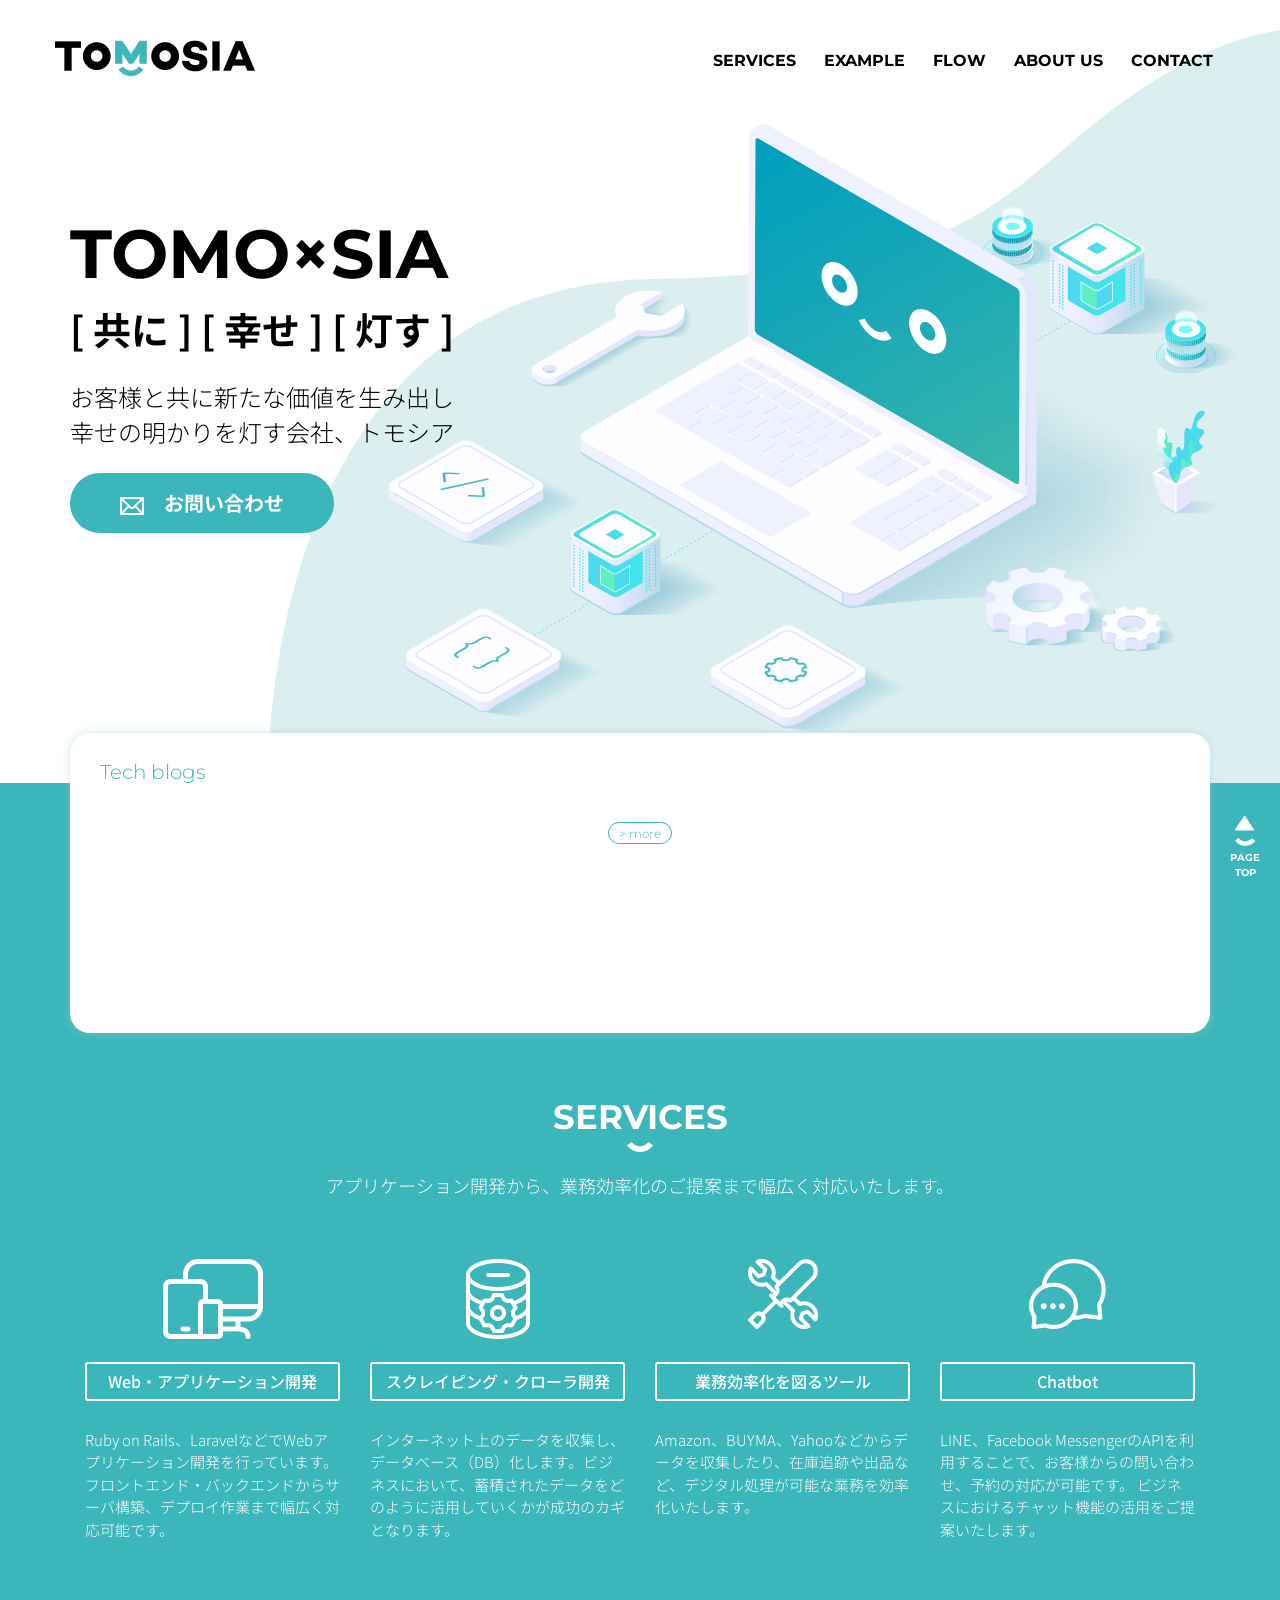
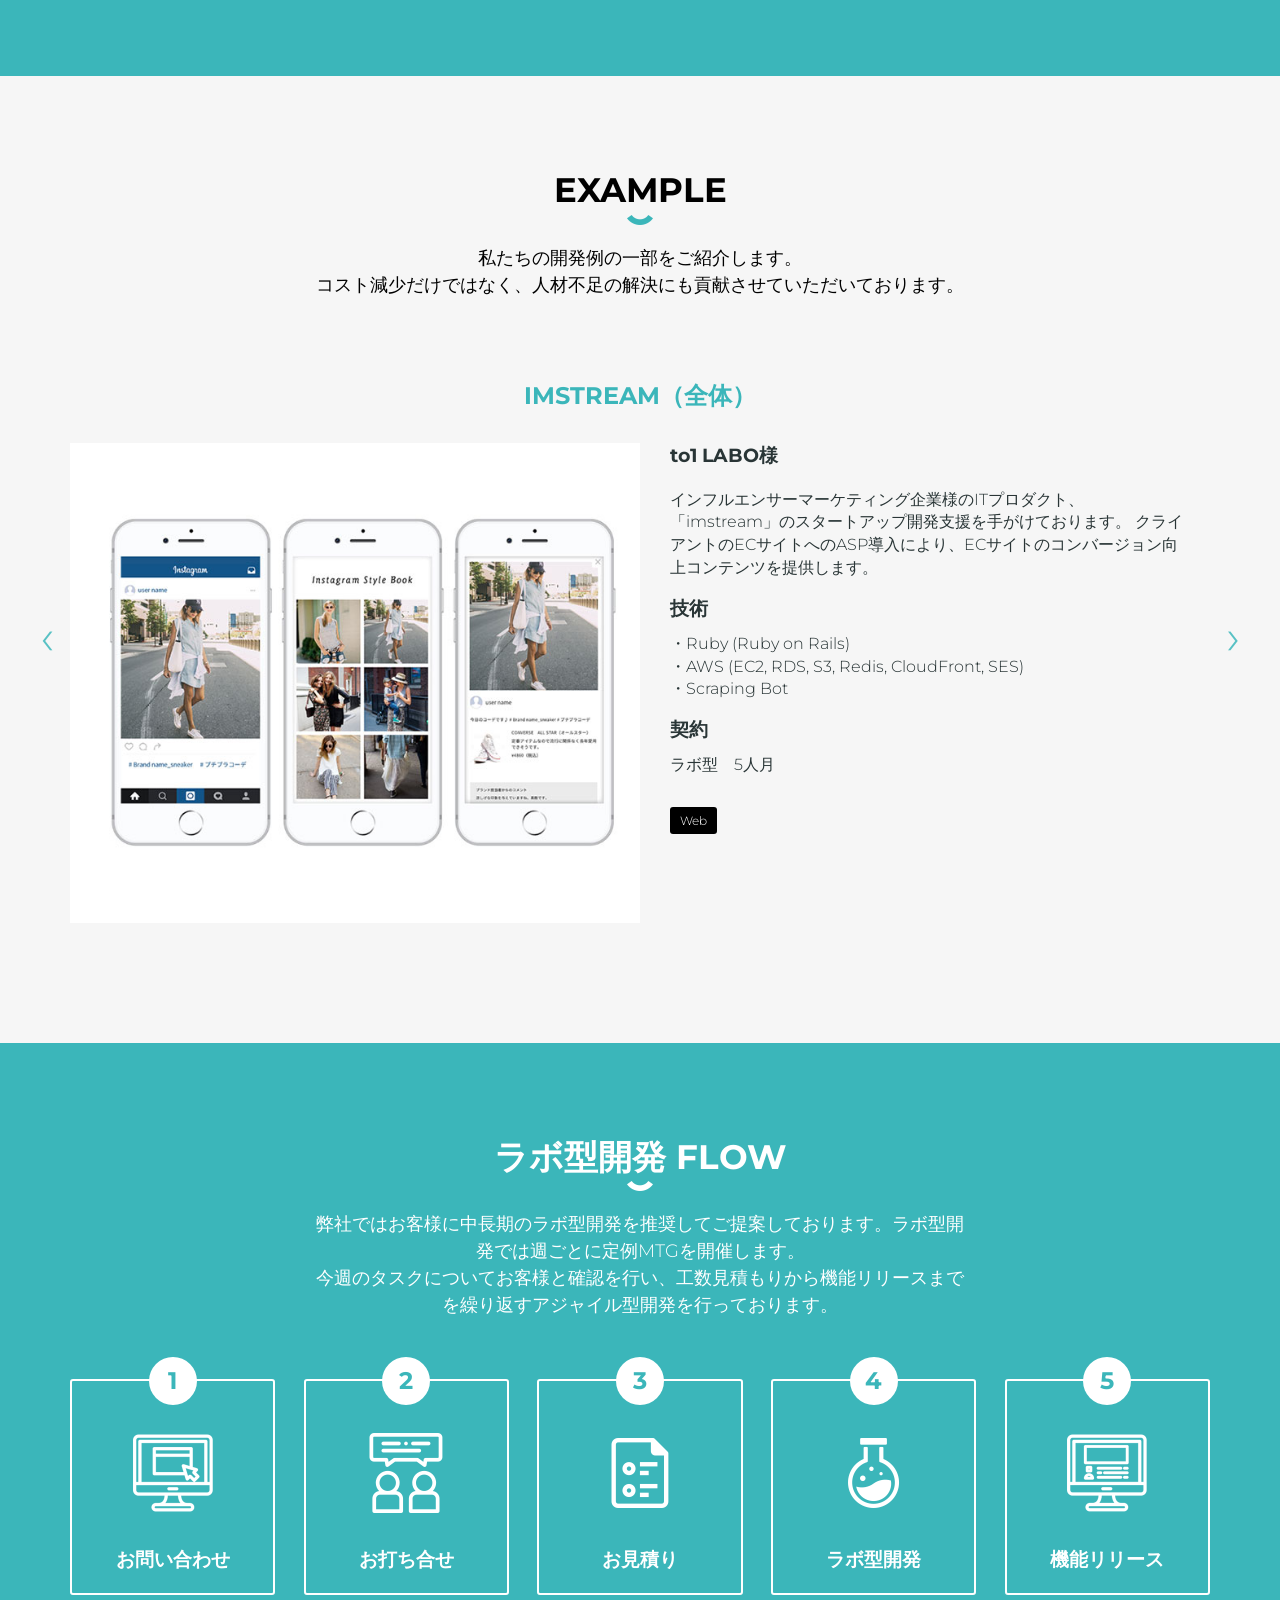
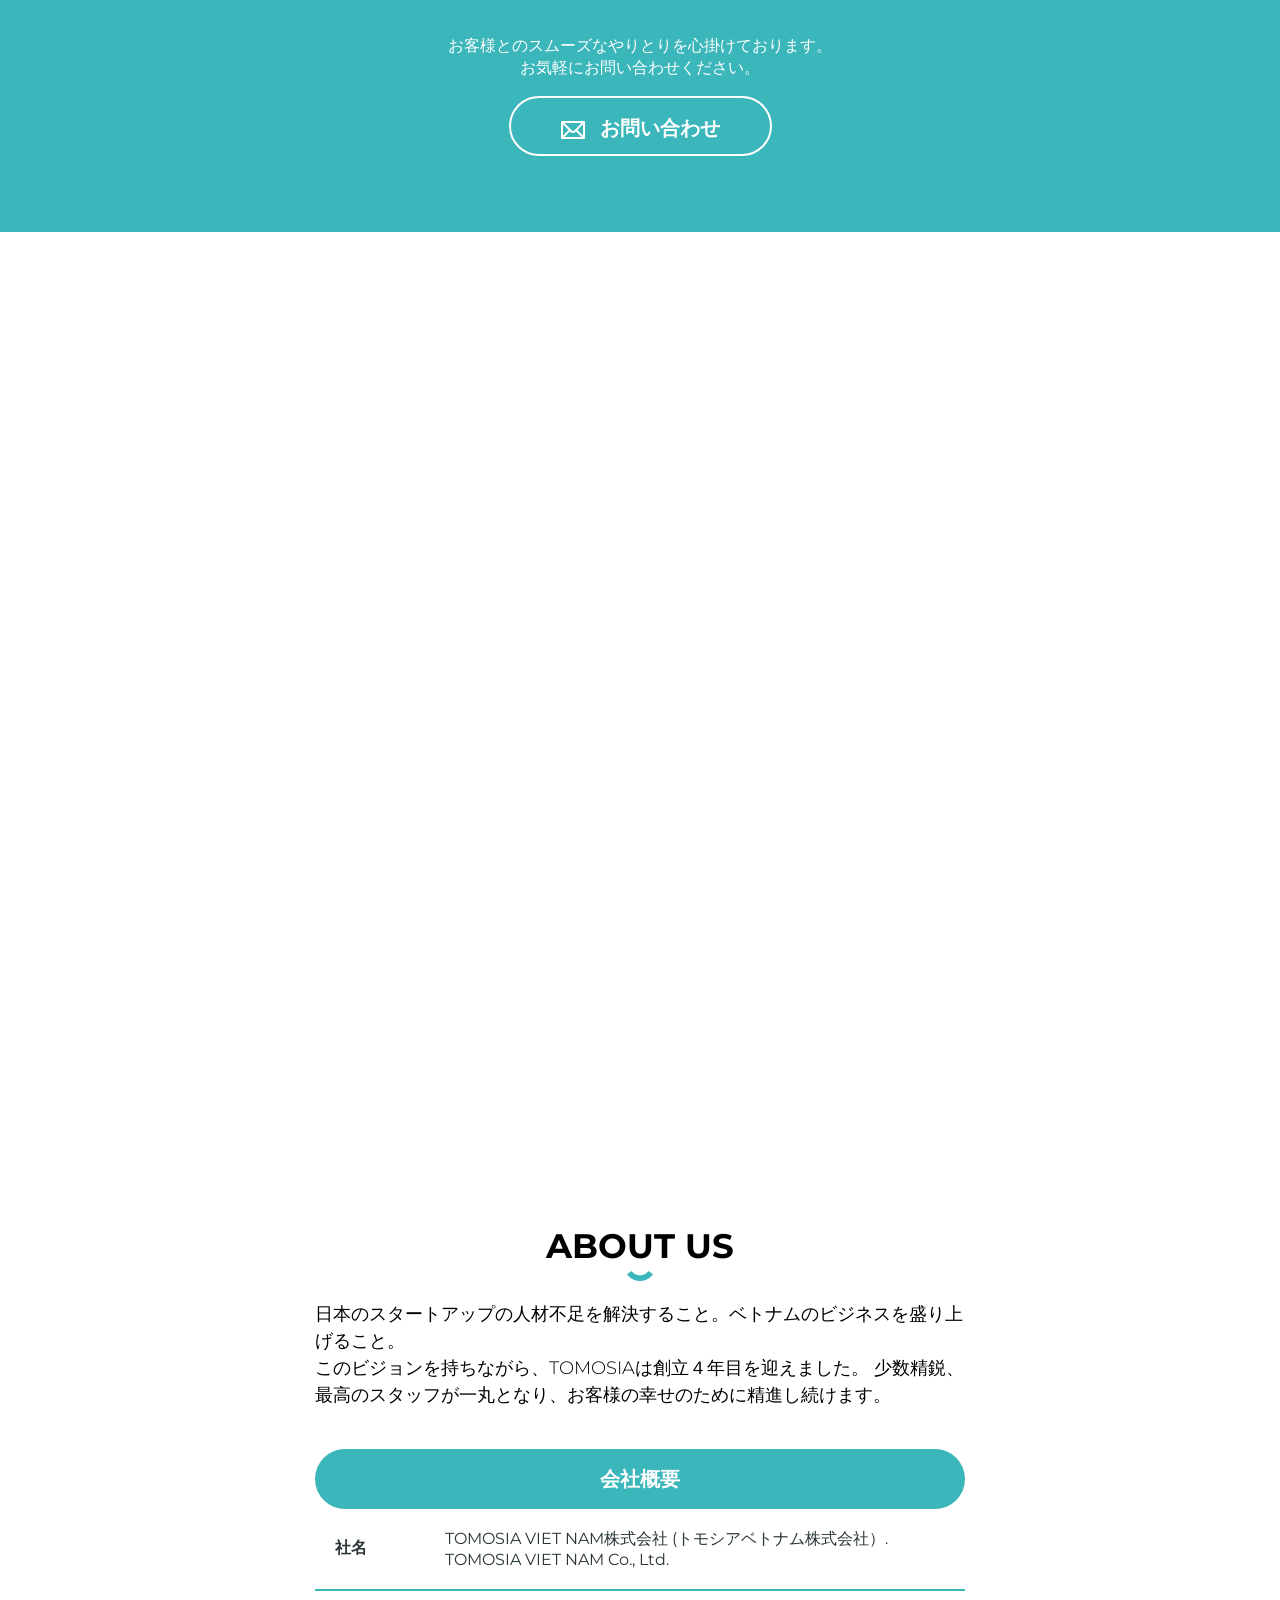
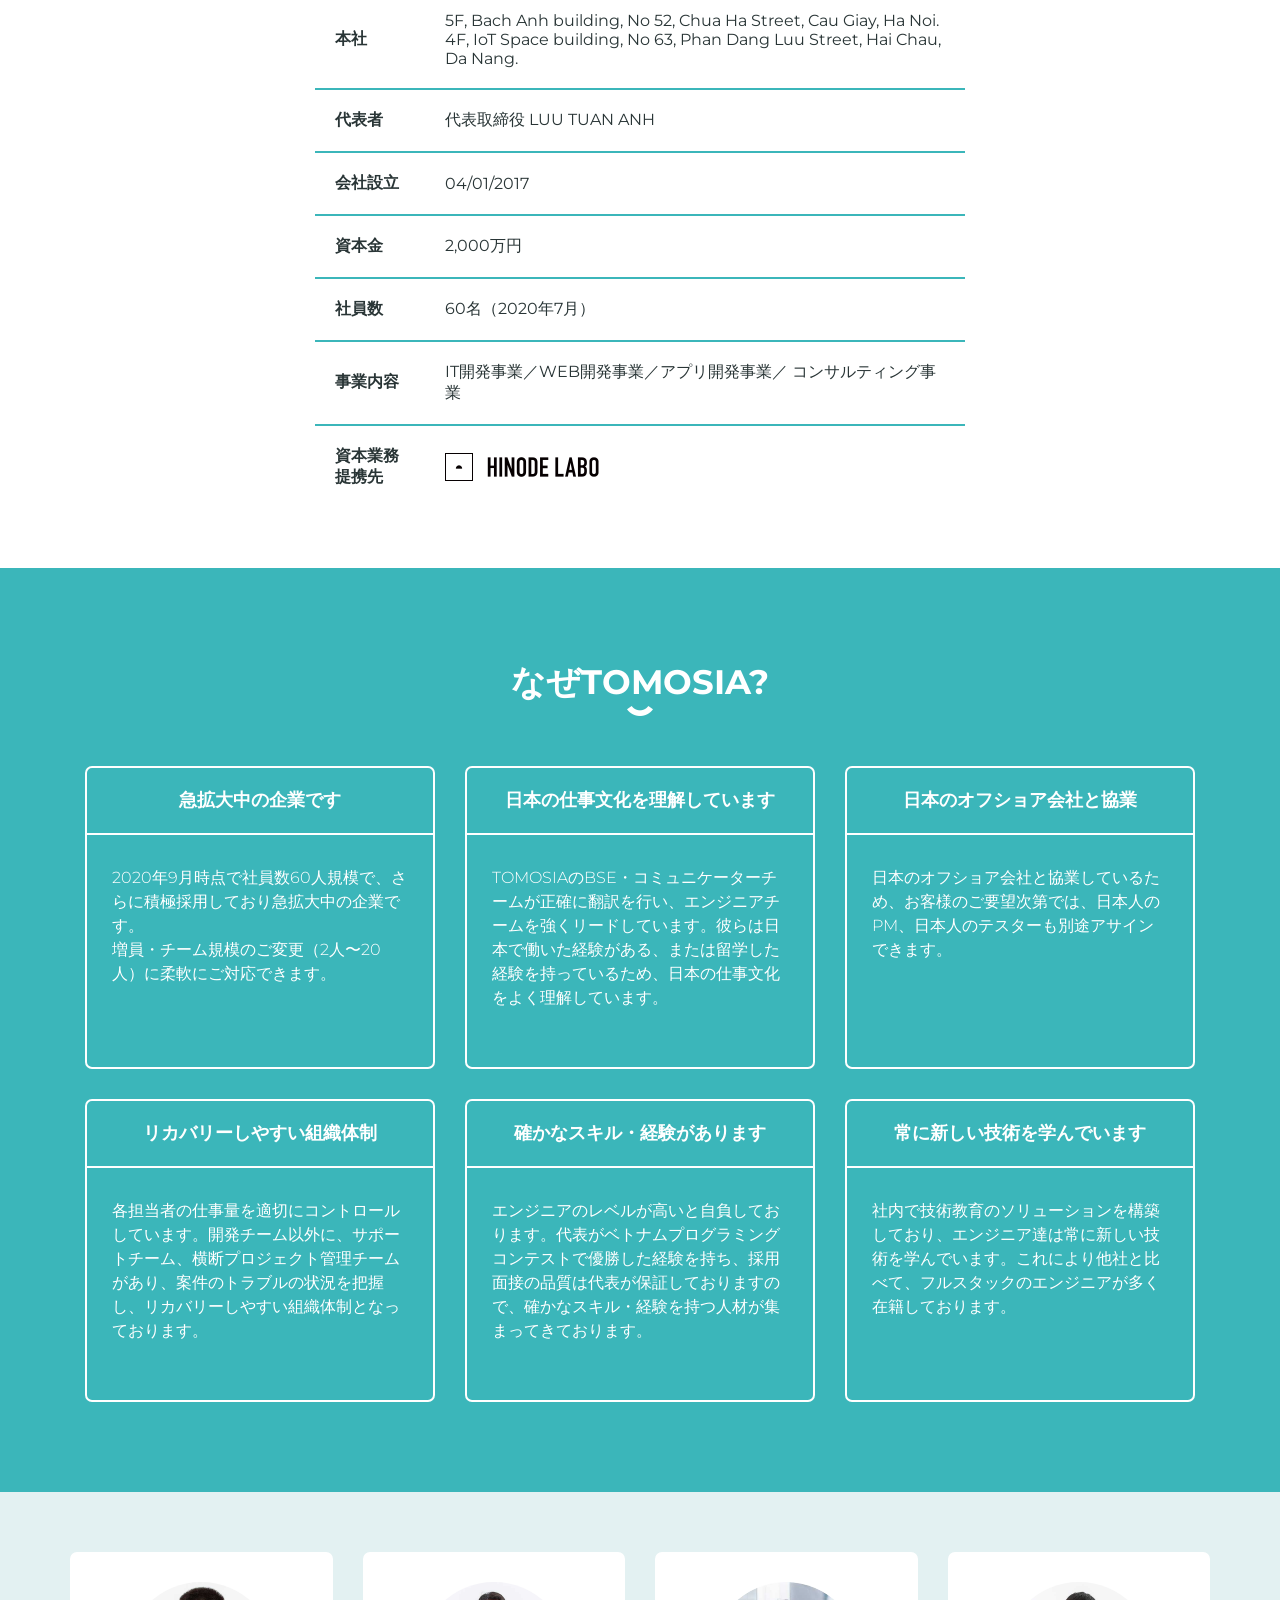
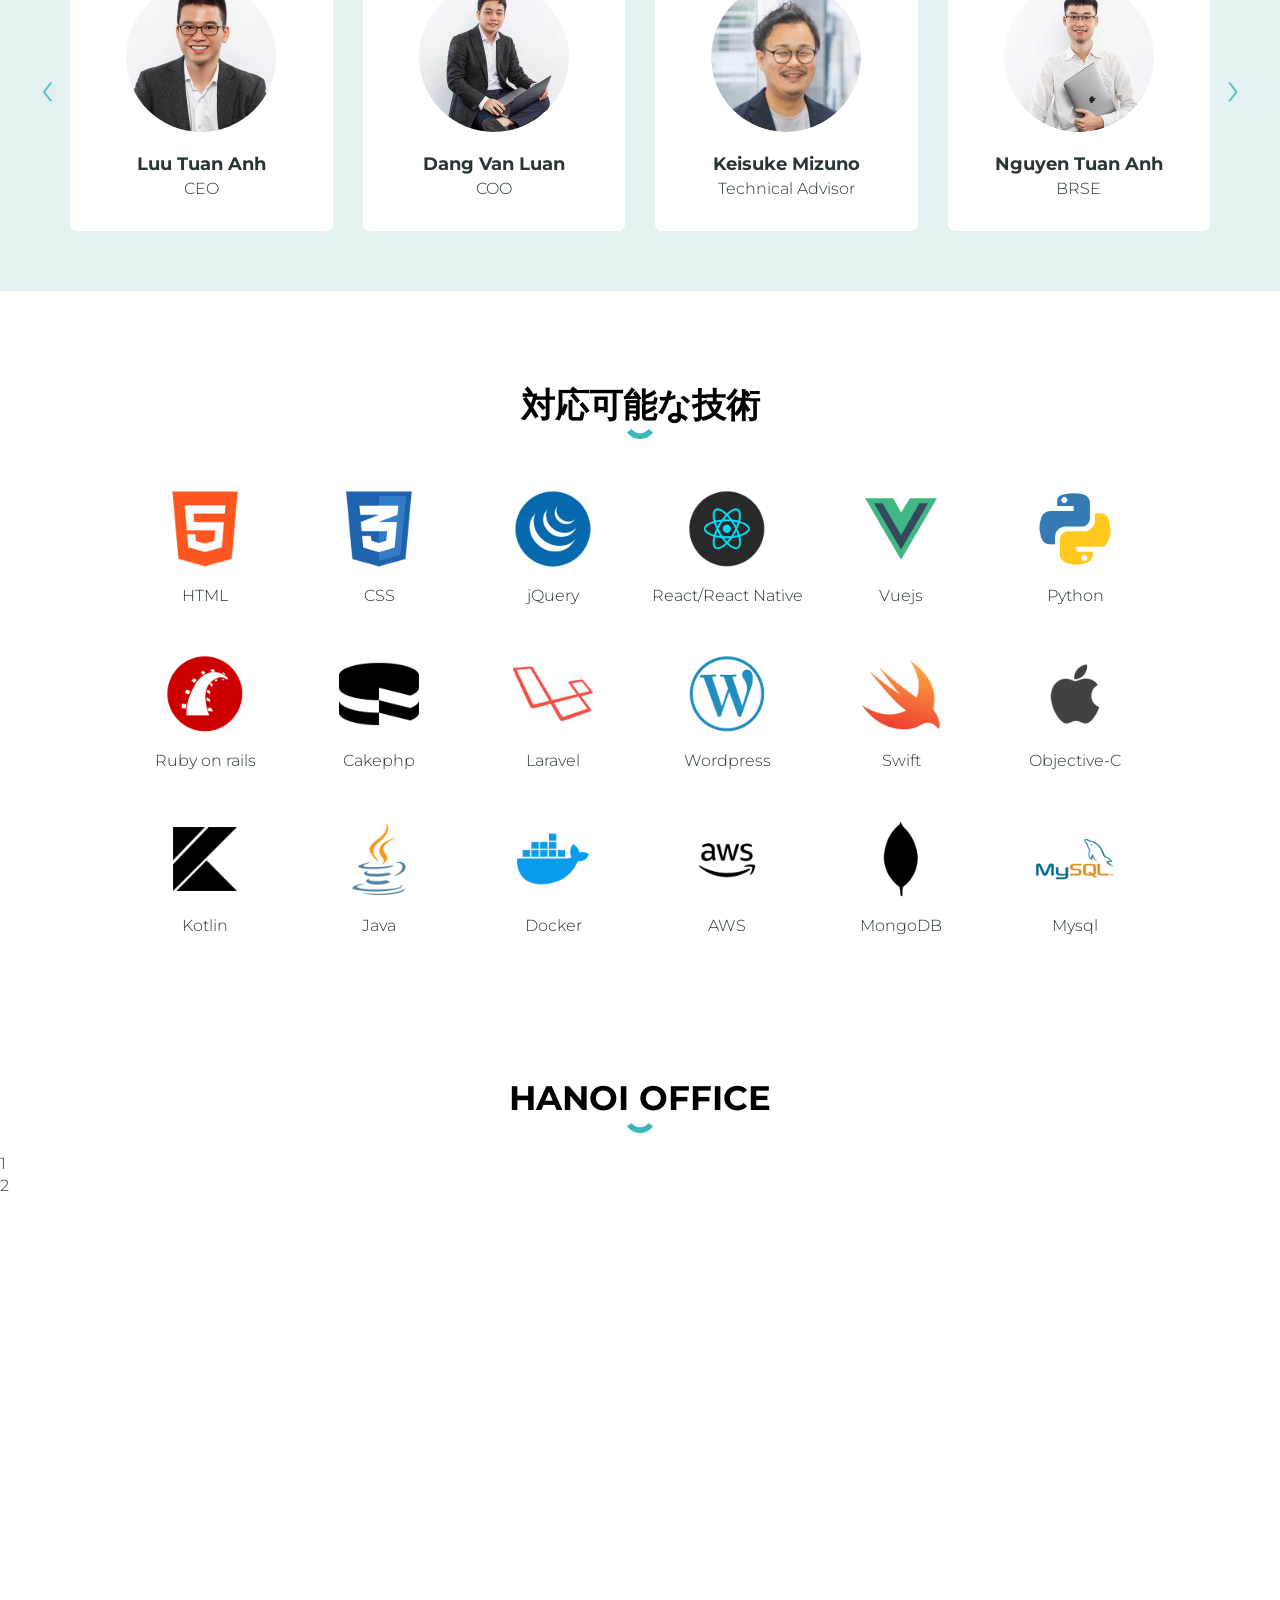
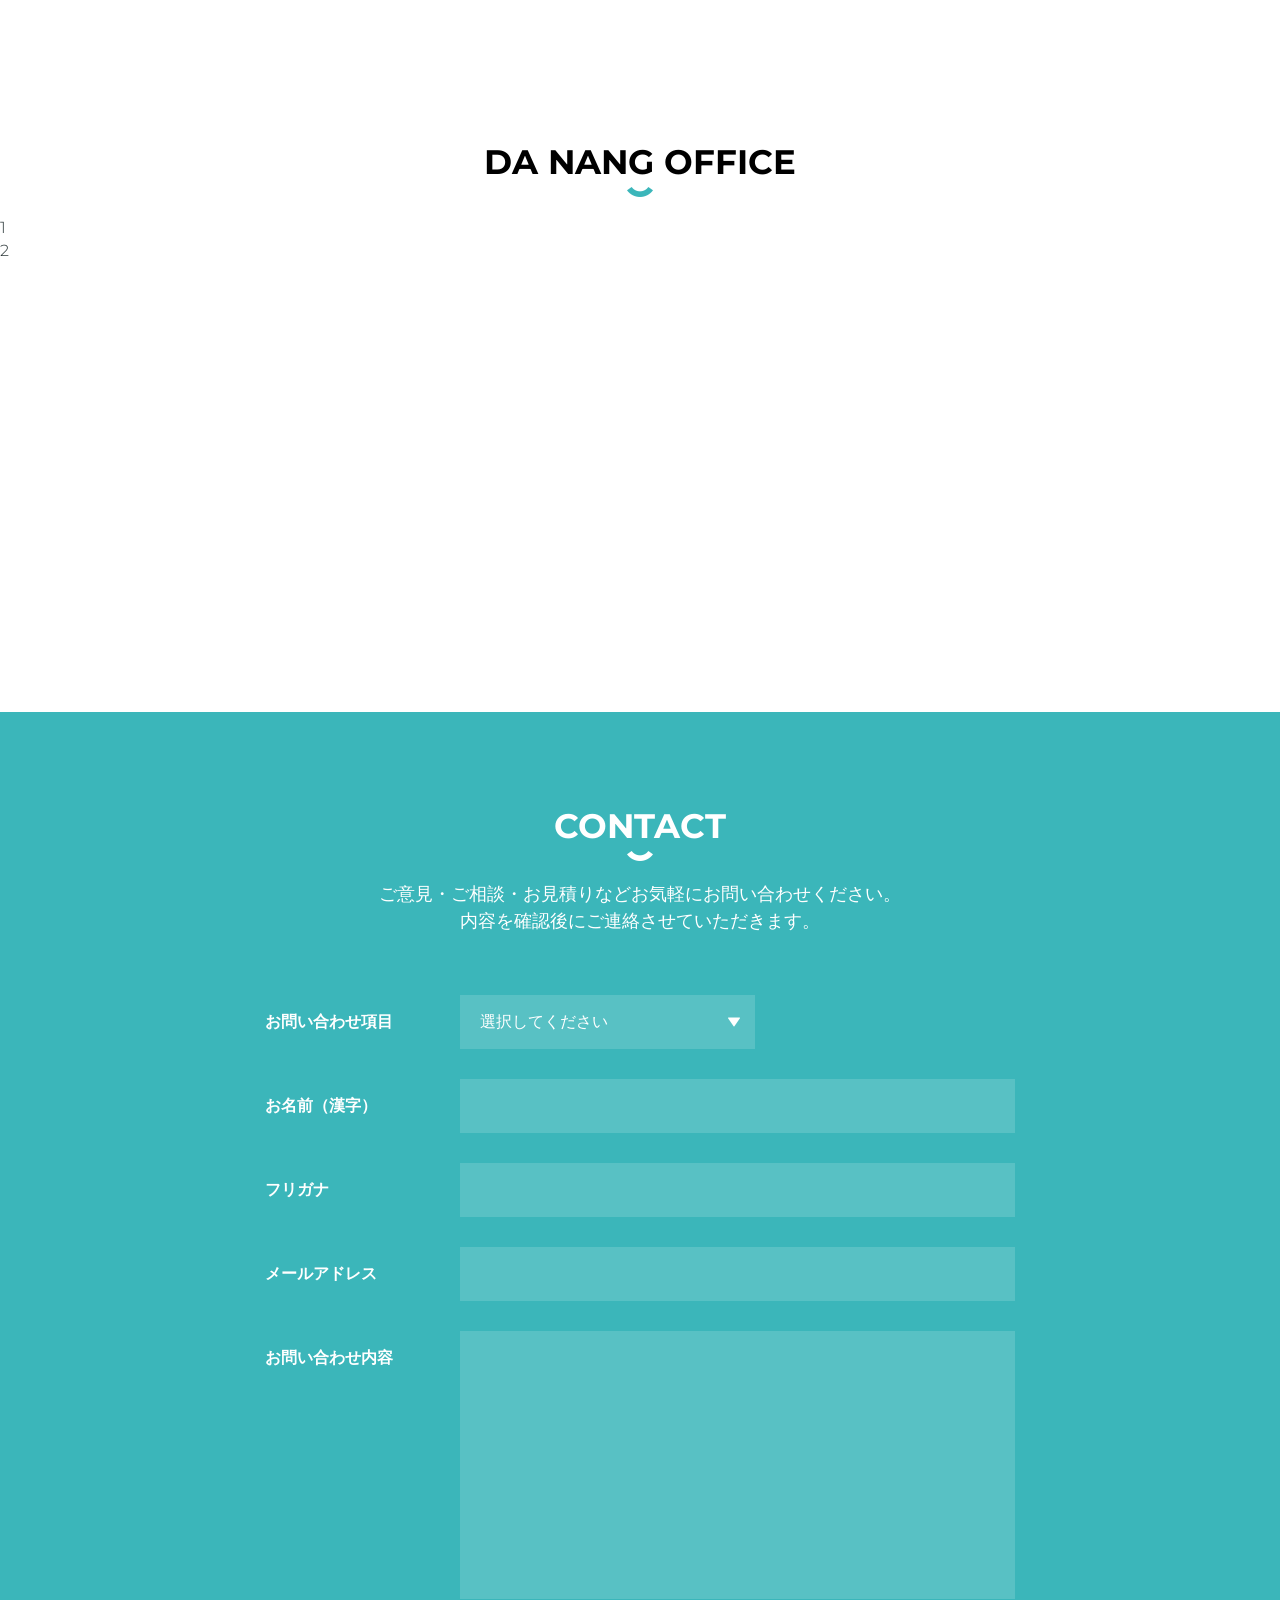
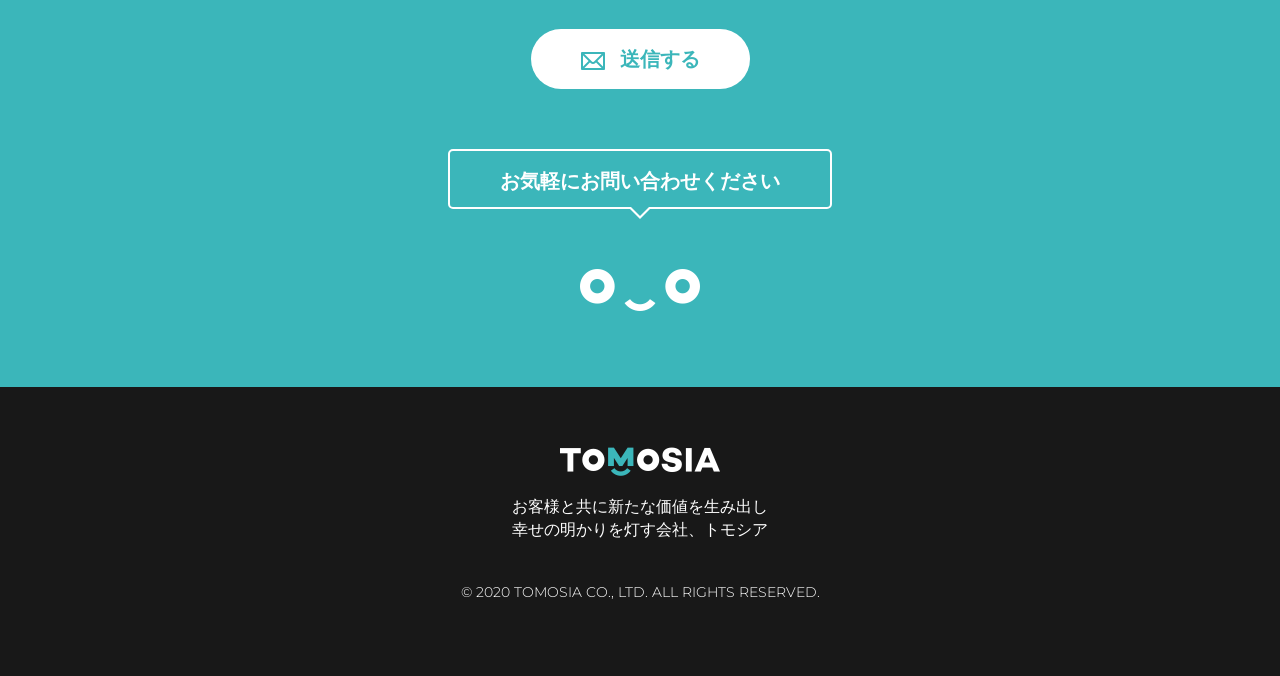
==== commit d0392382: "update design" ====
--- a/index.html
+++ b/index.html
@@ -150,7 +150,7 @@
   </div>
 
   <!-- SECTION EXAMPLE -->
-  <div id="example" class="section light example outline-none">
+  <div id="example" class="section light example outline-none" style="background-color: #f6f6f6;">
     <h2 class="section-title">EXAMPLE</h2>
     <p class="section-sub-title">
       私たちの開発例の一部をご紹介します。<br>
@@ -163,7 +163,7 @@
           <div class="item clearfix">
             <h2 class="title">Imstream（全体）</h2>
             <div class="sample-image">
-              <img src="./img/samples/imstream.png">
+              <img src="./img/samples/imstream.jpg">
             </div>
             <div class="sample-description">
               <h3>to1 LABO様</h3>
@@ -188,9 +188,37 @@
             </div>
           </div>
           <div class="item clearfix">
+            <h2 class="title">Luna Labo</h2>
+            <div class="sample-image">
+              <img src="./img/samples/luna.jpg">
+            </div>
+            <div class="sample-description">
+              <h3>to1 labo様</h3>
+              <p>
+                「Lunapp」は全国の美容室・面貸しサロン・シェアサロン・レンタルサロンで、24時間いつでも専予約が可能なアプリです！ <br>
+                ・面倒な履歴書提出を一括管理！ <br>
+                ・たくさんの美容室に簡単送信
+              </p>
+
+              <h3 class="mb-1">技術</h3>
+              <p class="mt-0">
+                ・Ruby (Ruby on Rails) <br>
+                ・AWS (EC2, RDS, S3, Redis) <br>
+                ・ビデオチャット
+              </p>
+
+              <h3 class="mb-1">契約</h3>
+              <p class="mt-0">ラボ型　3人月</p>
+
+              <div class="links">
+                <a target="_blank" href="https://imstream.jp/">Web</a>
+              </div>
+            </div>
+          </div>
+          <div class="item clearfix">
             <h2 class="title">WEALTHCARE（全体）</h2>
             <div class="sample-image">
-              <img src="./img/samples/wealthcare.png">
+              <img src="./img/samples/wealthcare.jpg">
             </div>
             <div class="sample-description">
               <h3>Sasuke Financial Lab株式会社様</h3>
@@ -250,7 +278,7 @@
           <div class="item clearfix">
             <h2 class="title">MONET（Webとサーバ）</h2>
             <div class="sample-image">
-              <img src="./img/samples/monet.png">
+              <img src="./img/samples/monet.jpg">
             </div>
             <div class="sample-description">
               <h3>MONET Technologies様</h3>
@@ -327,7 +355,7 @@
           <div class="item clearfix">
             <h2 class="title">Wakumo（全体）</h2>
             <div class="sample-image">
-              <img src="./img/samples/wakumo.png">
+              <img src="./img/samples/wakumo.jpg">
             </div>
             <div class="sample-description">
               <h3>株式会社ネオキャリア　様</h3>
--- a/css/main.css
+++ b/css/main.css
@@ -708,11 +708,12 @@
 .member-modal .info { padding: 90px 30px 40px 30px; }
 .member-modal .name { font-size: 18px; font-weight: 700; }
 
-.samples-list .item .title { color: #3bb6ba; text-transform: uppercase; text-align: center; }
+.samples-list .item .title { color: #3bb6ba; text-transform: uppercase; text-align: center; margin-bottom: 30px; }
 .samples-list .item .title br { display: none; }
-.sample-image { width: 50%; float: left; padding: 20px; }
+.sample-image { width: 50%; float: left; }
 .sample-image img { width: 100%; }
-.sample-description { width: 50%; float: left; padding: 0 20px; }
+.sample-description { width: 50%; float: left; padding: 0 20px 0 30px; }
+.sample-description h3 { margin-top: 0; }
 .sample-description .links { margin-top: 30px; }
 .sample-description .links a {
   display: inline-block;
--- a/css/responsive.css
+++ b/css/responsive.css
@@ -107,18 +107,23 @@
     max-width: 750px;
   }
 
+  .samples-list .item .title br { display: inline-block; }
+  .samples-list .item .sample-description {
+    padding: 0;
+    margin-top: 20px;
+  }
+  .samples-list .item .sample-description,
+  .samples-list .item .sample-image {
+    width: 100%;
+    float: none;
+  }
+
 }
 
 
 @media (max-width: 768px) {
   .page-top {
     background-size: 80%;
-  }
-  .samples-list .item .title br { display: inline-block; }
-  .samples-list .item .sample-description,
-  .samples-list .item .sample-image {
-    width: 100%;
-    float: none;
   }
 }
 
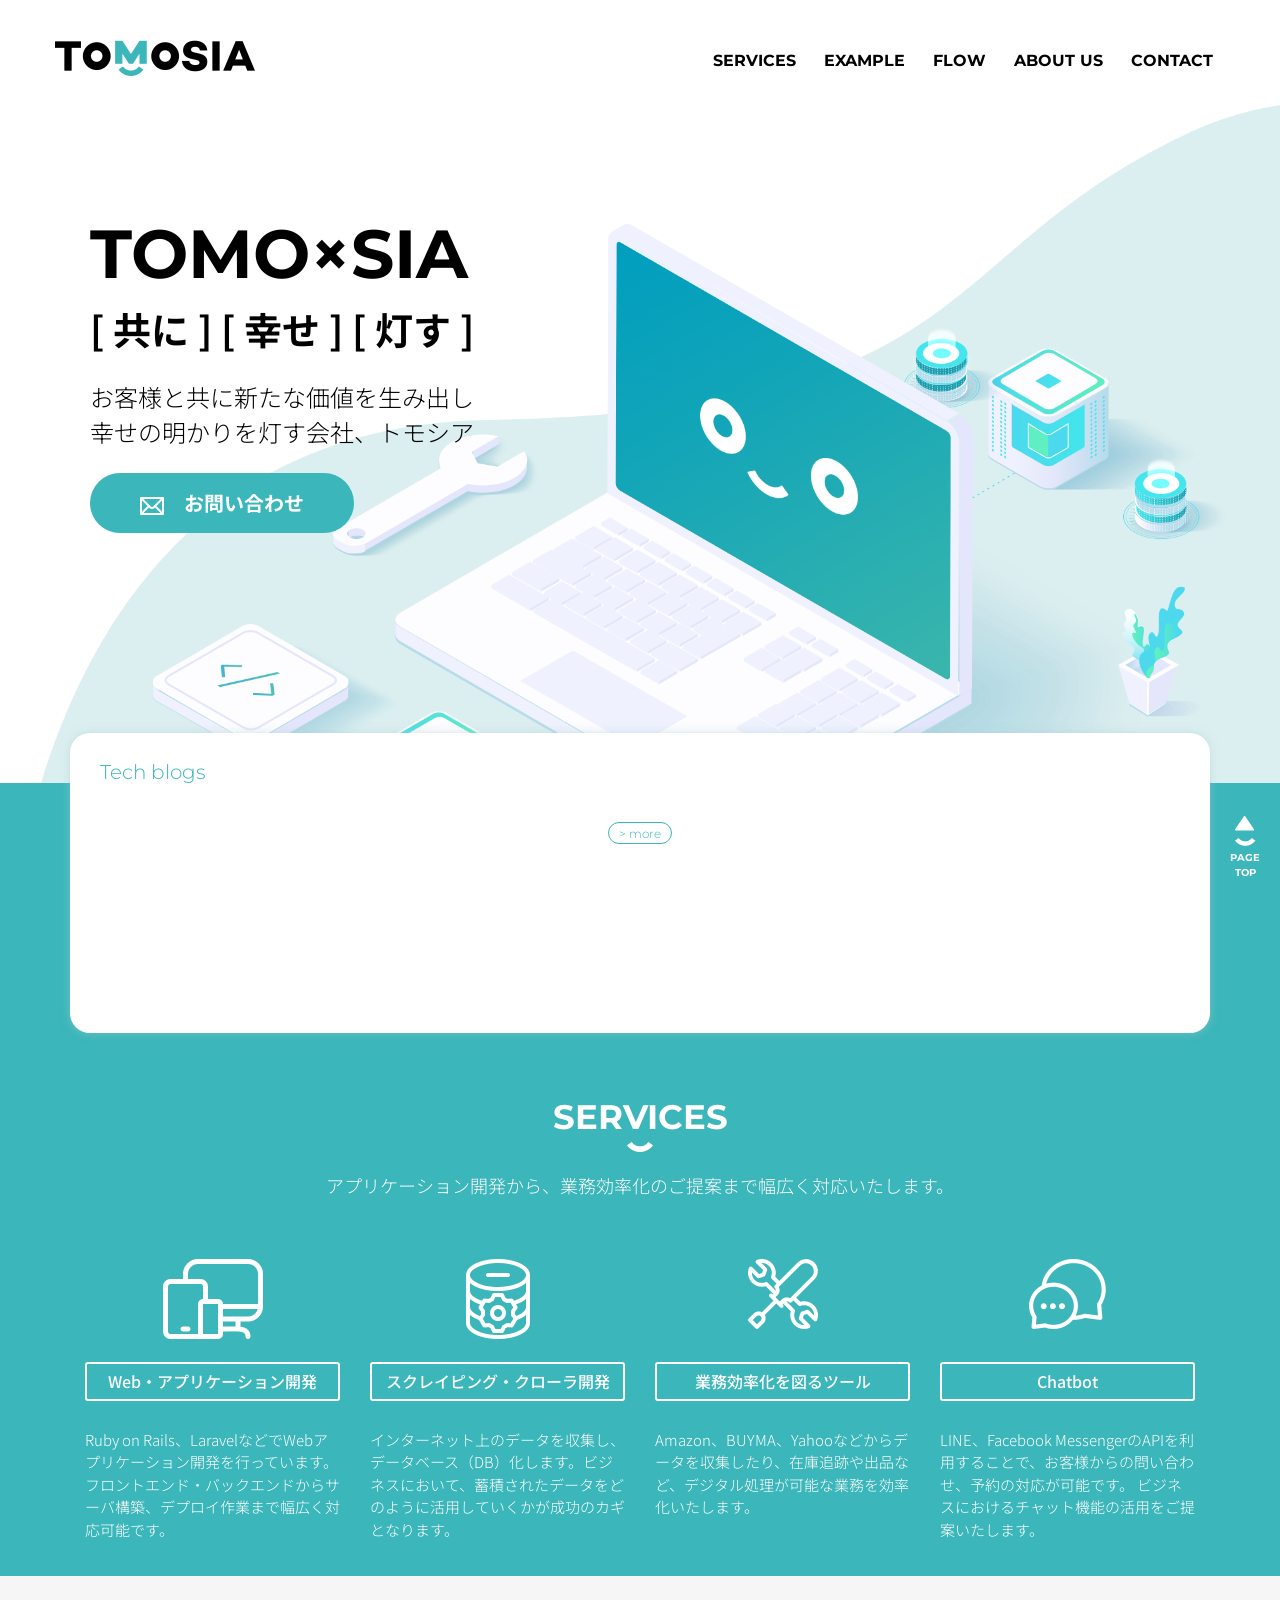
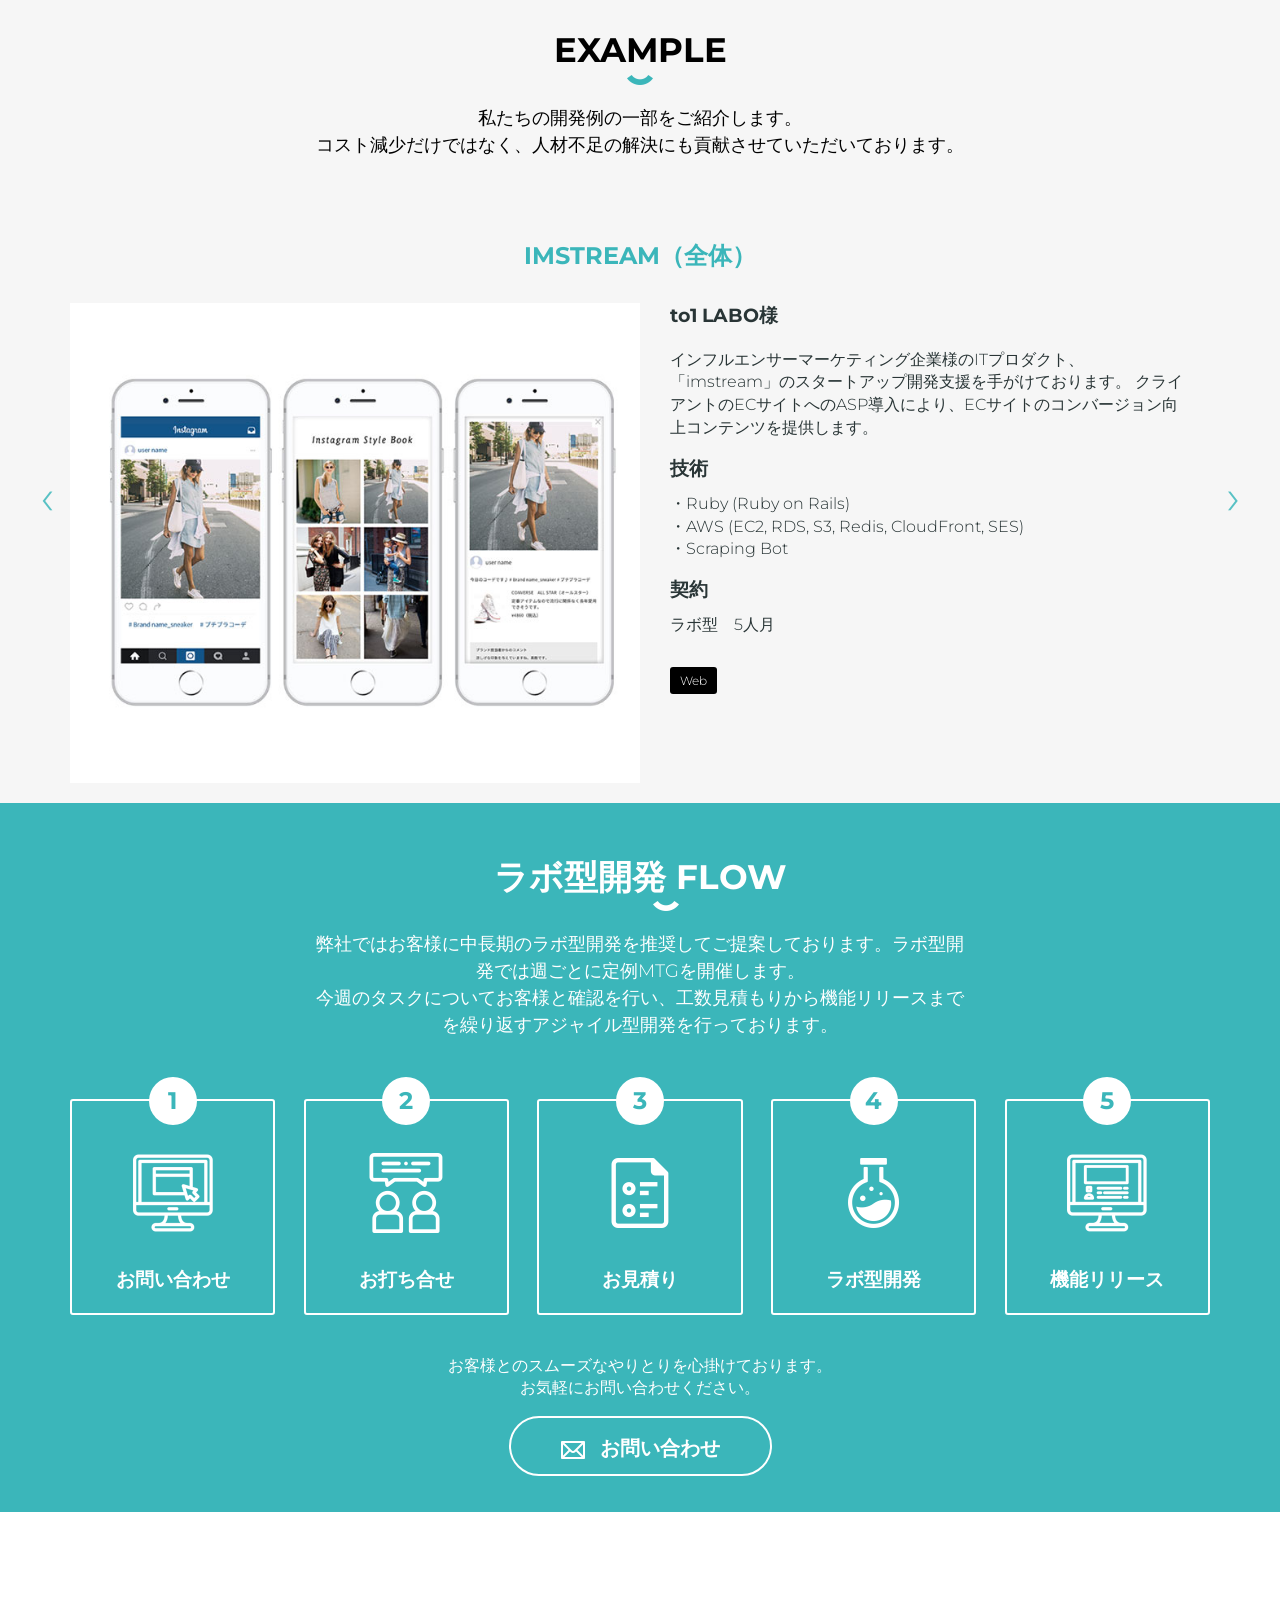
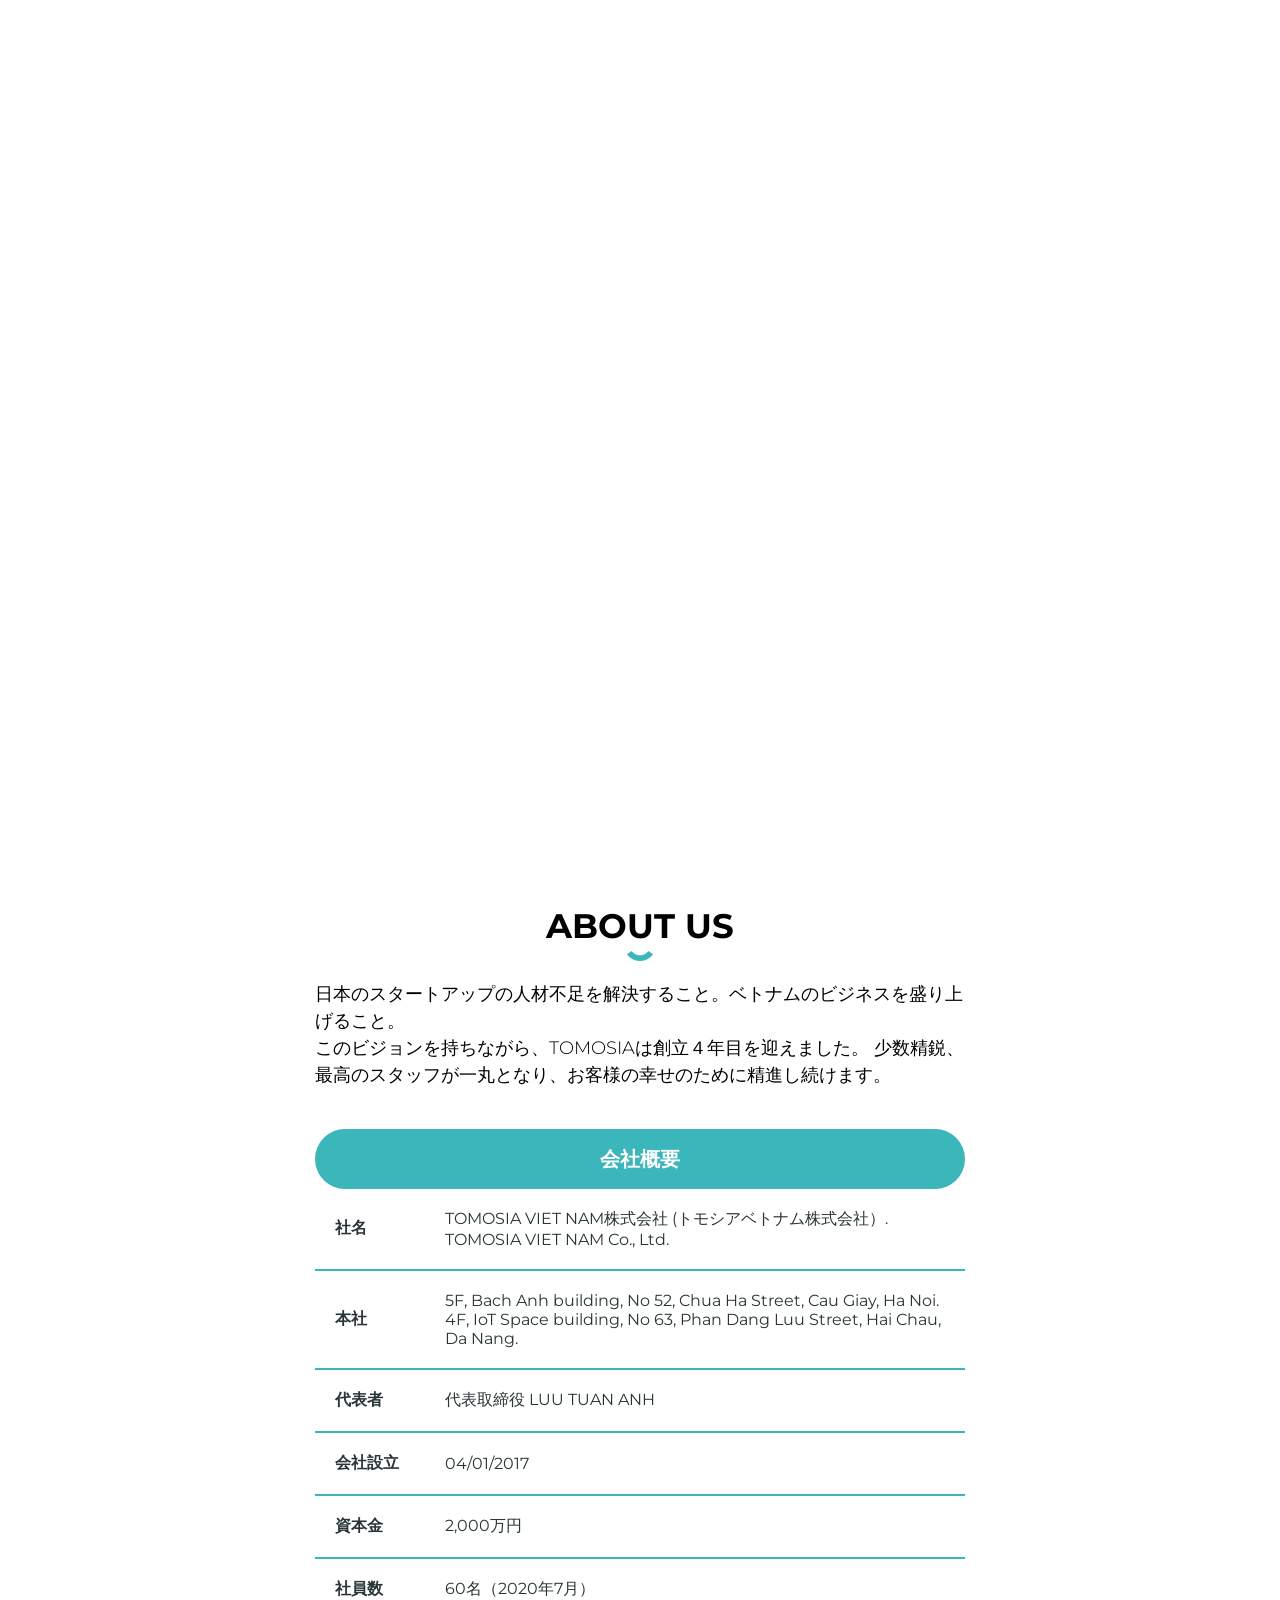
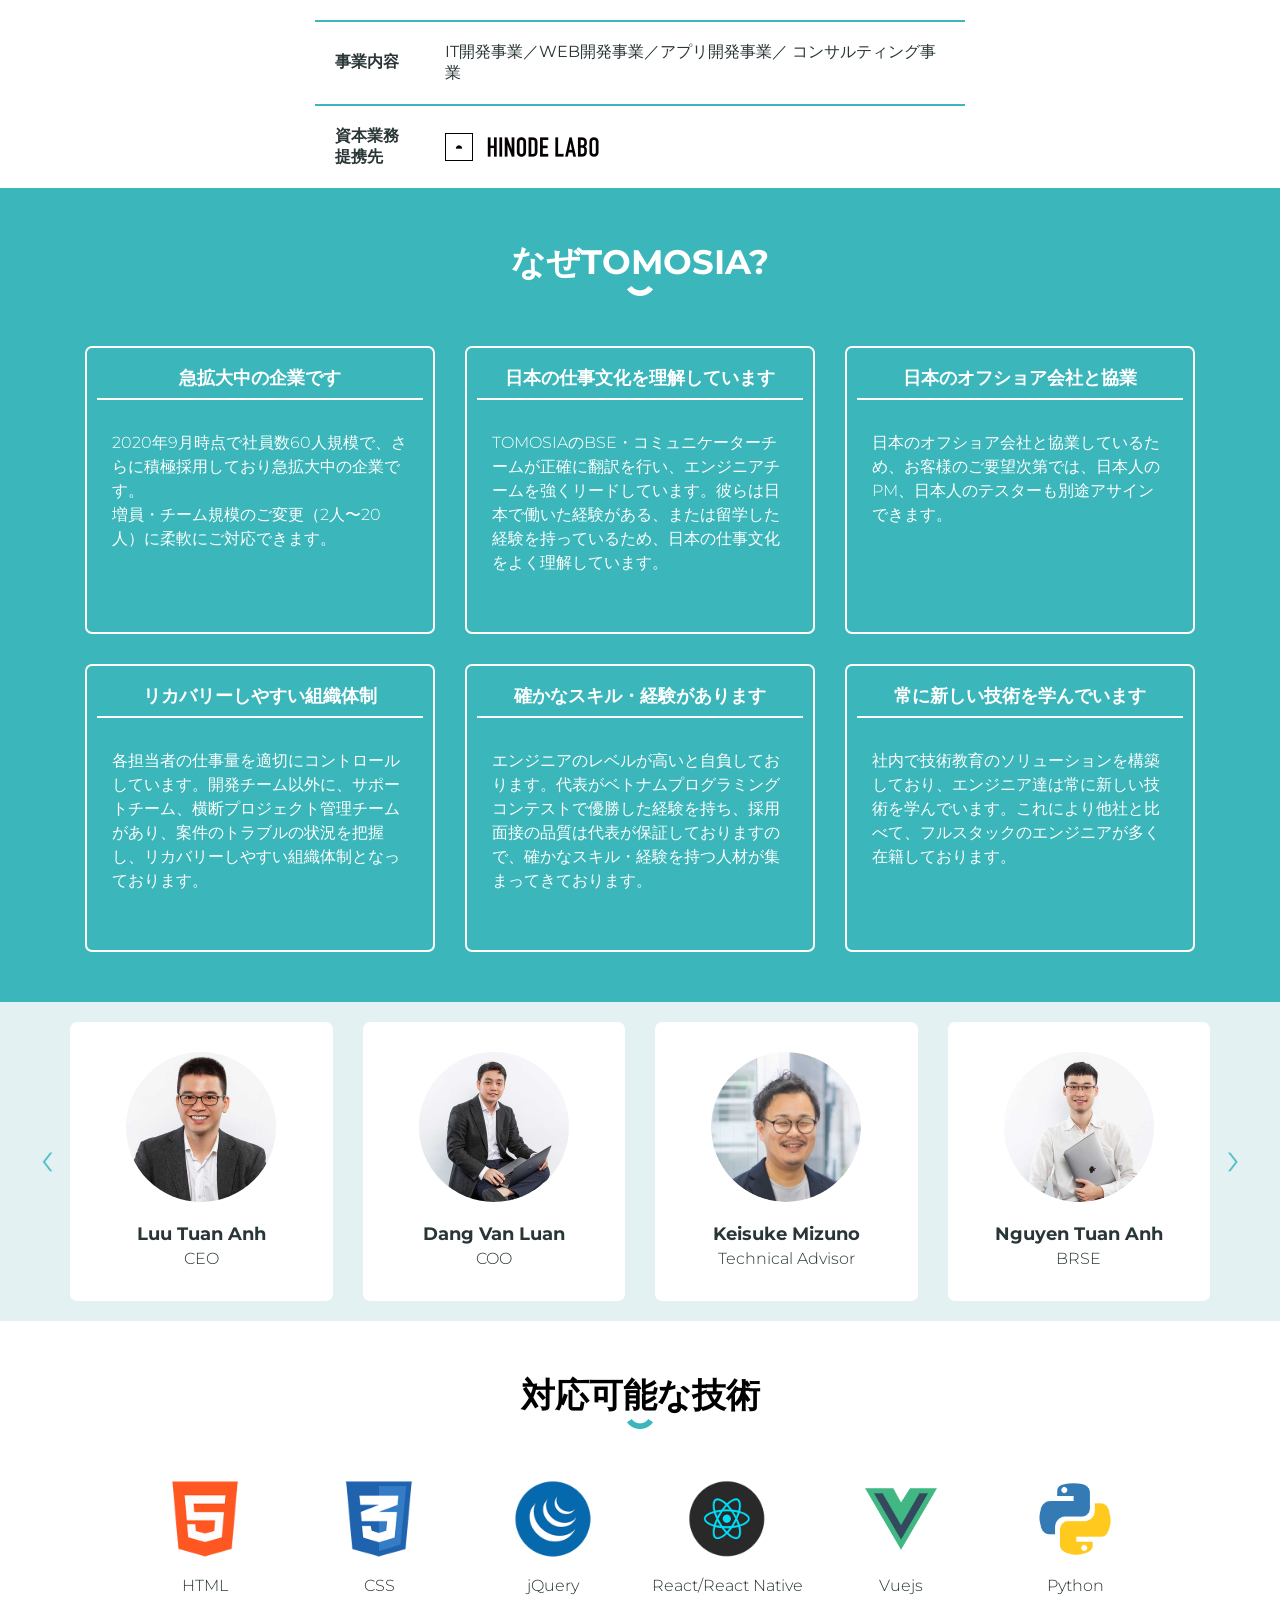
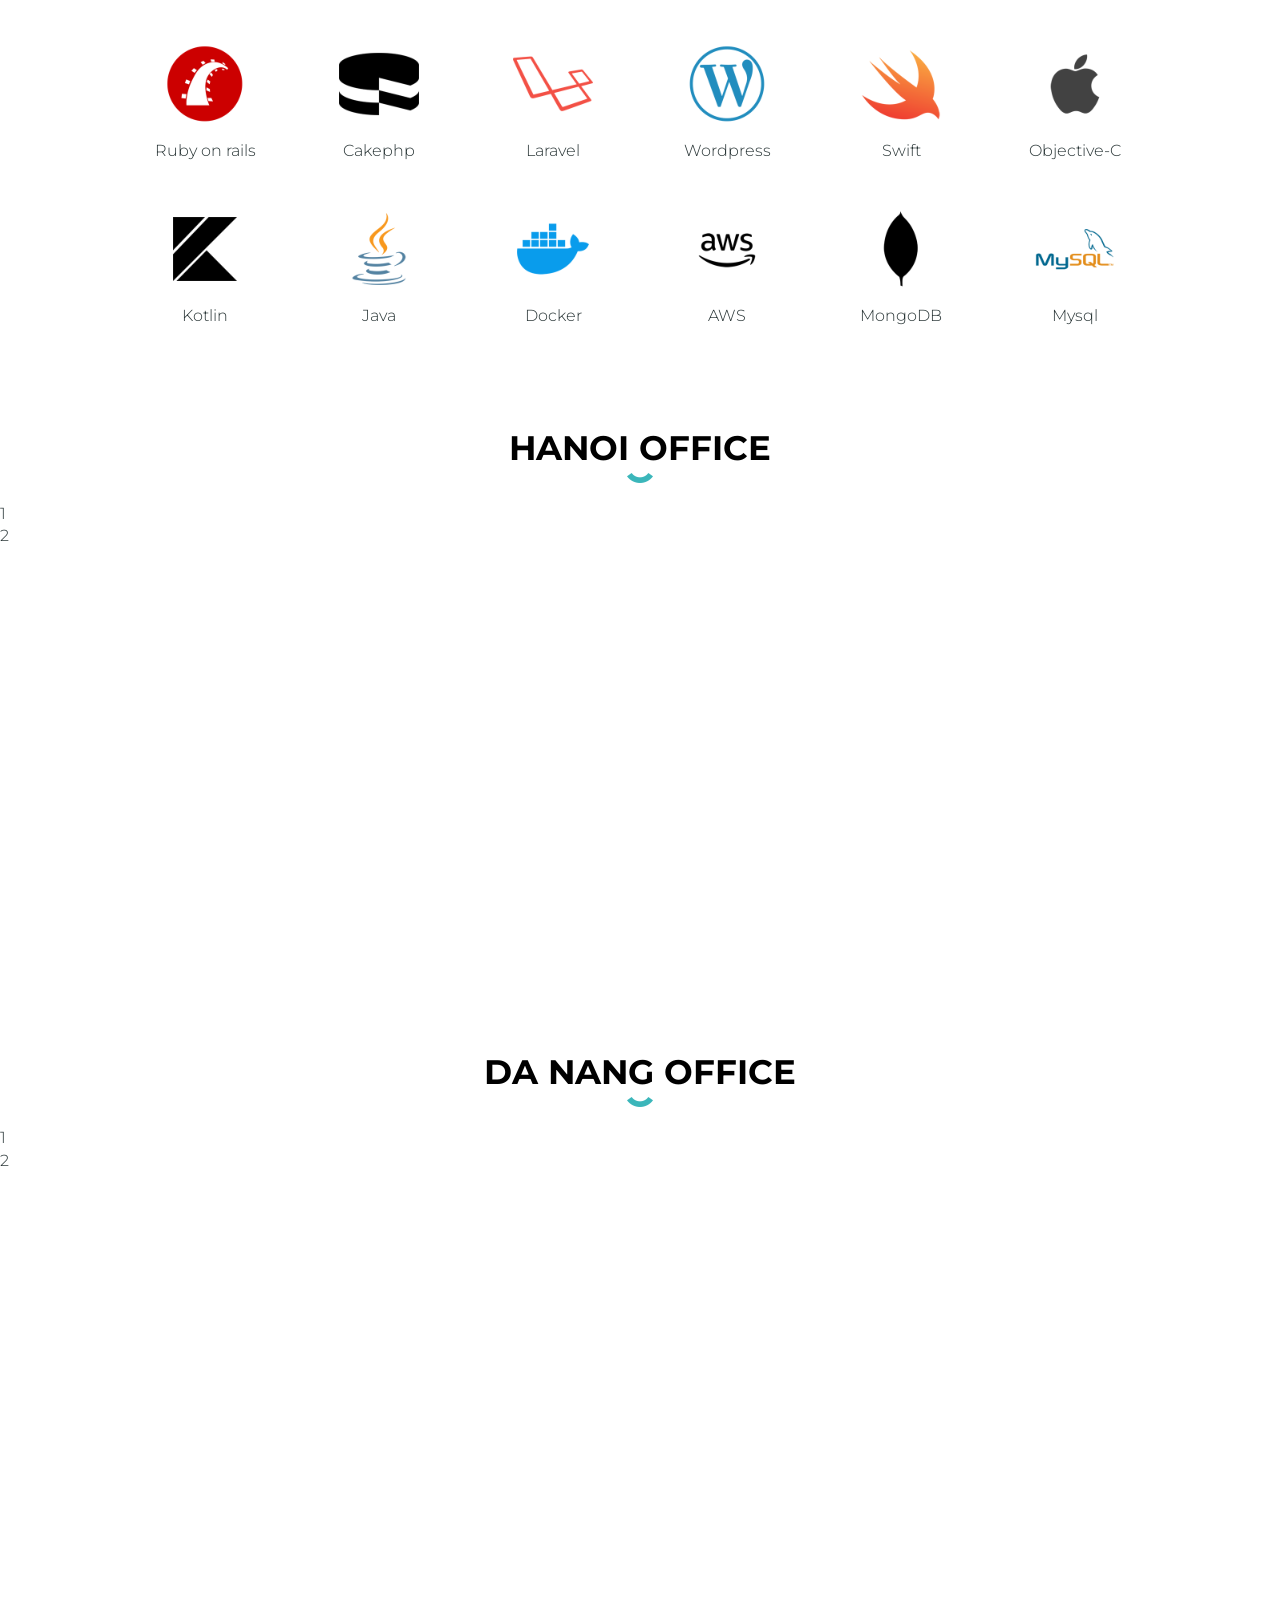
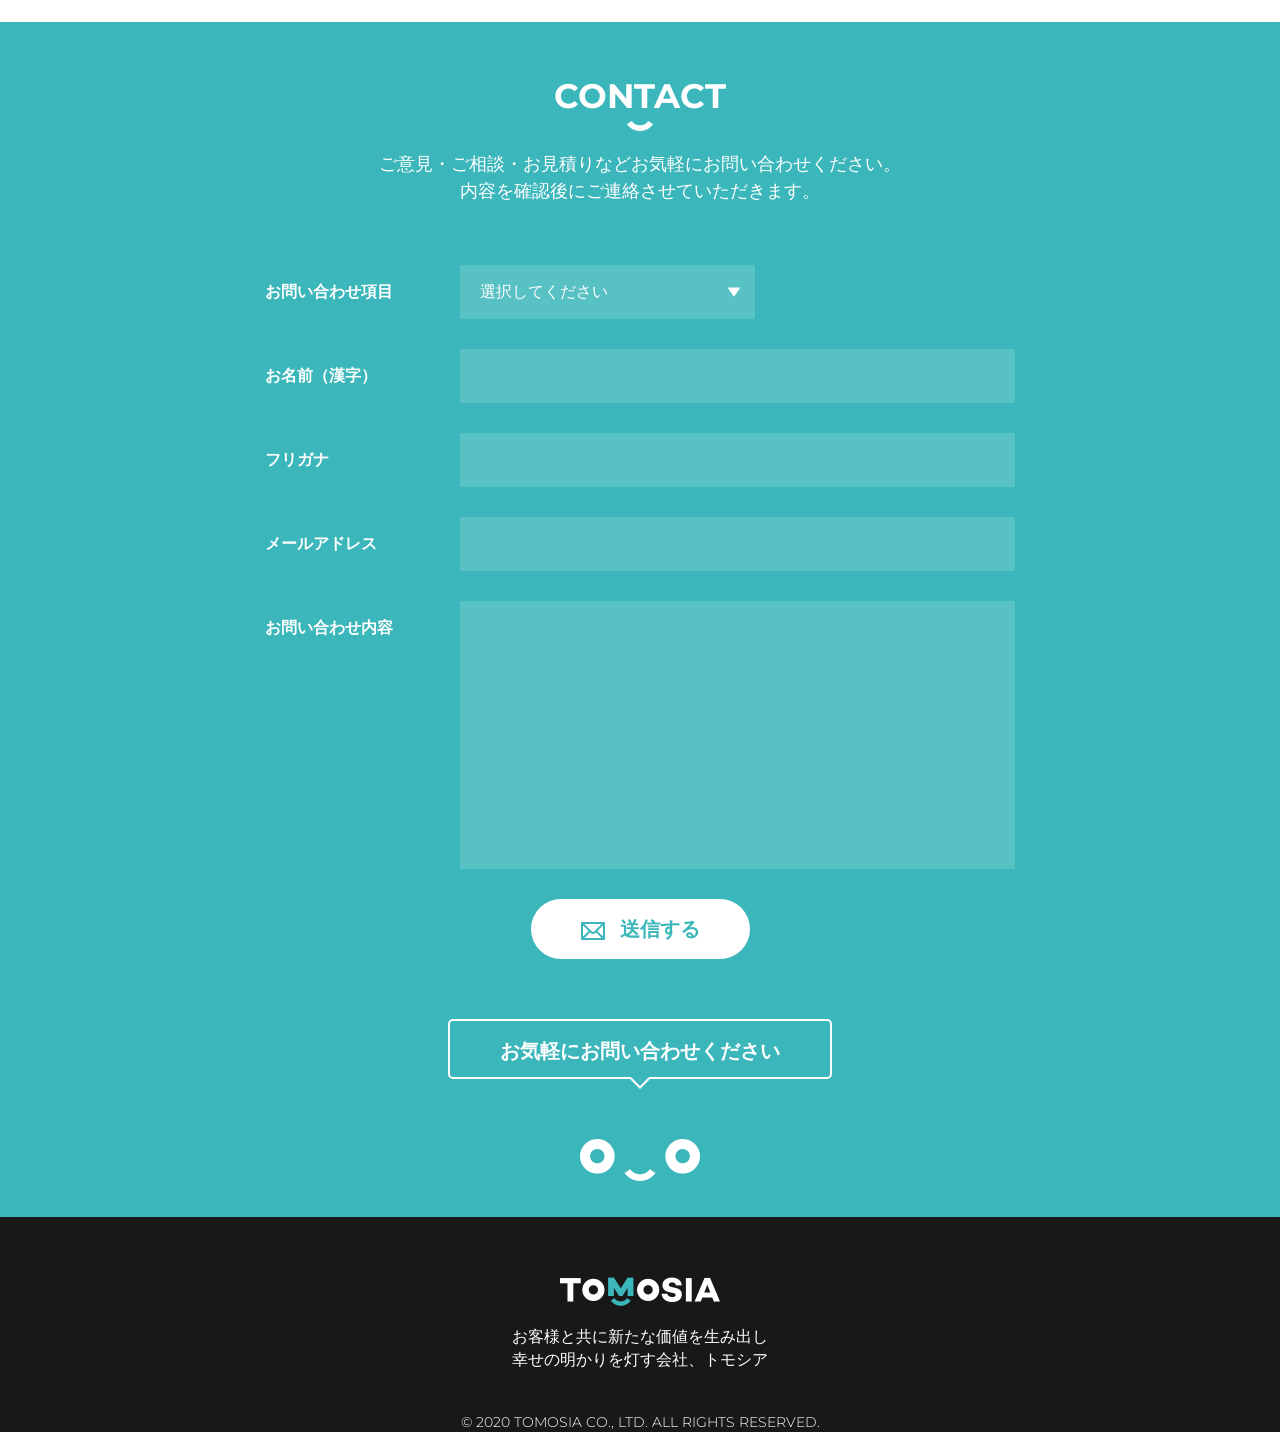
==== commit 6749272d: "fix 22 23 24 25 26 27 29" ====
--- a/index.html
+++ b/index.html
@@ -38,26 +38,26 @@
 <body>
 
 <div class="page-container" id="top">
+  <!--  Page header  -->
+  <header class="page-header outline-none">
+    <div class="container">
+      <a href="" class="logo">
+        <img src="img/logo/company-logo-dark@2x.png" alt="">
+      </a>
+
+      <div id="sp-menu-button"></div>
+
+      <ul class="page-menus">
+        <li><a href="javascript:void(0)" data-scroll-to="#services">Services</a></li>
+        <li><a href="javascript:void(0)" data-scroll-to="#example">Example</a></li>
+        <li><a href="javascript:void(0)" data-scroll-to="#flow">Flow</a></li>
+        <li><a href="javascript:void(0)" data-scroll-to="#about">About Us</a></li>
+        <li><a href="javascript:void(0)" data-scroll-to="#contact">Contact</a></li>
+      </ul>
+    </div>
+  </header>
   <!--  Page top  -->
   <div class="page-top">
-    <!--  Page header  -->
-    <header class="page-header outline-none">
-      <div class="container">
-        <a href="" class="logo">
-          <img src="img/logo/company-logo-dark@2x.png" alt="">
-        </a>
-
-        <div id="sp-menu-button"></div>
-
-        <ul class="page-menus">
-          <li><a href="javascript:void(0)" data-scroll-to="#services">Services</a></li>
-          <li><a href="javascript:void(0)" data-scroll-to="#example">Example</a></li>
-          <li><a href="javascript:void(0)" data-scroll-to="#flow">Flow</a></li>
-          <li><a href="javascript:void(0)" data-scroll-to="#about">About Us</a></li>
-          <li><a href="javascript:void(0)" data-scroll-to="#contact">Contact</a></li>
-        </ul>
-      </div>
-    </header>
     <div class="container">
       <div class="text">
         <p>TOMO×SIA</p>
@@ -387,12 +387,11 @@
         </div>
       </div>
     </div>
-    <div class="pb-6"></div>
   </div>
 
   <!-- SECTION FLOW -->
   <div id="flow" class="section green flow outline-none">
-    <h2 class="section-title">ラボ型開発 <span class="sp-break">FLOW</span></h2>
+    <h2 class="section-title title-flow">ラボ型開発 <span>FLOW</span></h2>
     <p class="section-sub-title">
       弊社ではお客様に中長期のラボ型開発を推奨してご提案しております。ラボ型開発では週ごとに定例MTGを開催します。<br>
       今週のタスクについてお客様と確認を行い、工数見積もりから機能リリースまでを繰り返すアジャイル型開発を行っております。<br>
@@ -464,7 +463,7 @@
 
     <div id="about"></div> 
 
-    <div class="content pt-6 pb-6">
+    <div class="content pt-6 ">
       <div class="container">
         <div class="col-md-12">
           <h2 class="section-title">ABOUT US</h2>
@@ -621,7 +620,7 @@
           <a href="#member-5" rel="modal:open" class="image">
             <img src="img/members/member-5.jpg">
           </a>
-          <div class="name">Le Thu Ha</div>
+          <div class="name">Le Thi Thu Ha</div>
           <div class="position">Comtor</div>
         </div>
       </div>
@@ -826,7 +825,7 @@
   </div>
 
   <!--  PAGE FOOTER  -->
-  <header class="page-footer text-center pt-6 pb-6">
+  <header class="page-footer text-center pt-6 ">
     <a href="" class="logo">
       <img src="img/logo/company-logo-light@2x.png" alt="">
     </a>
--- a/css/main.css
+++ b/css/main.css
@@ -344,7 +344,7 @@
 /* ==========================================================================
    PAGE HEADER
    ========================================================================== */
-.page-header { height: 105px; }
+.page-header { height: 105px; position: sticky; background: #fff; top: 0; z-index: 999999;}
 .page-header .container { position: relative; }
 .page-header .logo { width: 200px; display: inline-block; position: absolute; left: 0; top: 40px; }
 .page-header .logo img { width: 100%; }
@@ -368,10 +368,11 @@
 .page-top {
   padding-bottom: 250px;
   background-image: url(../img/page-top/background@2x.png);
-  background-size: 1012px;
-  background-position: bottom right;
+  background-size: cover;
+  background-position: top right;
   background-repeat: no-repeat;
 }
+.page-top .text{ padding: 0 20px; }
 
 .page-top .text p:nth-child(1) {
   font-size: 68px;
@@ -435,7 +436,7 @@
    SECTIONS
    ========================================================================== */
 .section {
-  padding: 60px 0;
+  padding: 20px 0;
 }
 
 .section-title {
@@ -456,6 +457,17 @@
   position: absolute;
   margin-left: -13px;
 }
+.title-flow:after{
+  content: "";
+  display: block;
+  width: 26px;
+  height: 10px;
+  background: url('../img/icons/smile@2x.png');
+  background-size: 26px;
+  left: 50%;
+  position: absolute;
+  margin-left: 13px;
+}
 
 .section-sub-title {
   text-align: center;
@@ -554,7 +566,6 @@
 
 .section.services {
   padding-top: 280px;
-  padding-bottom: 120px;
   color: #fff;
   font-family: 'Noto Sans JP', sans-serif;
 }
@@ -575,10 +586,10 @@
 
 .services-list .service-item.white-box h2 {
   font-size: 18px;
-  line-height: 65px;
+  line-height: 40px;
   color: #fff;
   border-bottom: 2px solid #fff;
-  margin: 0;
+  margin: 10px;
 }
 
 .services-list .service-item.white-box p {
@@ -724,6 +735,7 @@
   padding: 5px 10px;
   border-radius: 3px;
   margin-right: 5px;
+  margin-bottom: 10px;
 }
 
 .tech-list { list-style: none; text-align: center; padding: 0; margin: 0; }
--- a/css/responsive.css
+++ b/css/responsive.css
@@ -27,6 +27,7 @@
 
   .page-header { height: 60px; position: fixed; top: 0; left: 0; width: 100%; background: #fff; z-index: 2; }
   .page-header .logo { width: 160px; top: 20px; left: 20px; }
+  .page-header .container{ width: 100%;}
   #sp-menu-button { display: block; }
   .page-header .page-menus { position: absolute; width: 100%; top: 60px; display: none; }
   .page-header .page-menus.show { display: block; }
@@ -34,7 +35,6 @@
   .page-header .page-menus li a { display: block; padding: 20px; border-bottom: 1px solid #58c1c4; color: #fff; }
 
   .page-top { background-size: 72%; background-position: right bottom; }
-  .page-top .text { text-align: center; }
   .page-top .text p:nth-child(1) { font-size: 42px; margin-top: 40px; }
   .page-top .text p:nth-child(2) { font-size: 24px; }
   .page-top .text p:nth-child(3) { font-size: 16px; margin-bottom: 30px; }
@@ -59,7 +59,7 @@
   .section.about .content { float: none; max-width: 100%; margin: 0 auto 60px auto; }
 
   .services-list .service-item { margin-bottom: 30px; }
-  .services-list .service-item .title { margin-bottom: 0; }
+  .services-list .service-item .title { margin-bottom: 0; height: 60px;}
 
   .customer-reviews .item .image { width: 68px; height: 68px; float: none; margin: 0 auto 30px auto; }
 
@@ -120,7 +120,6 @@
 
 }
 
-
 @media (max-width: 768px) {
   .page-top {
     background-size: 80%;
@@ -135,6 +134,10 @@
 
 @media (max-width: 480px) {
   .page-top {
-      background-size: 100%;
-    }
+    background-size: 100%;
   }
+  .cards-flow .card{ 
+    height: 220px;
+  }
+  .page-top .text{ text-align: center;}
+}
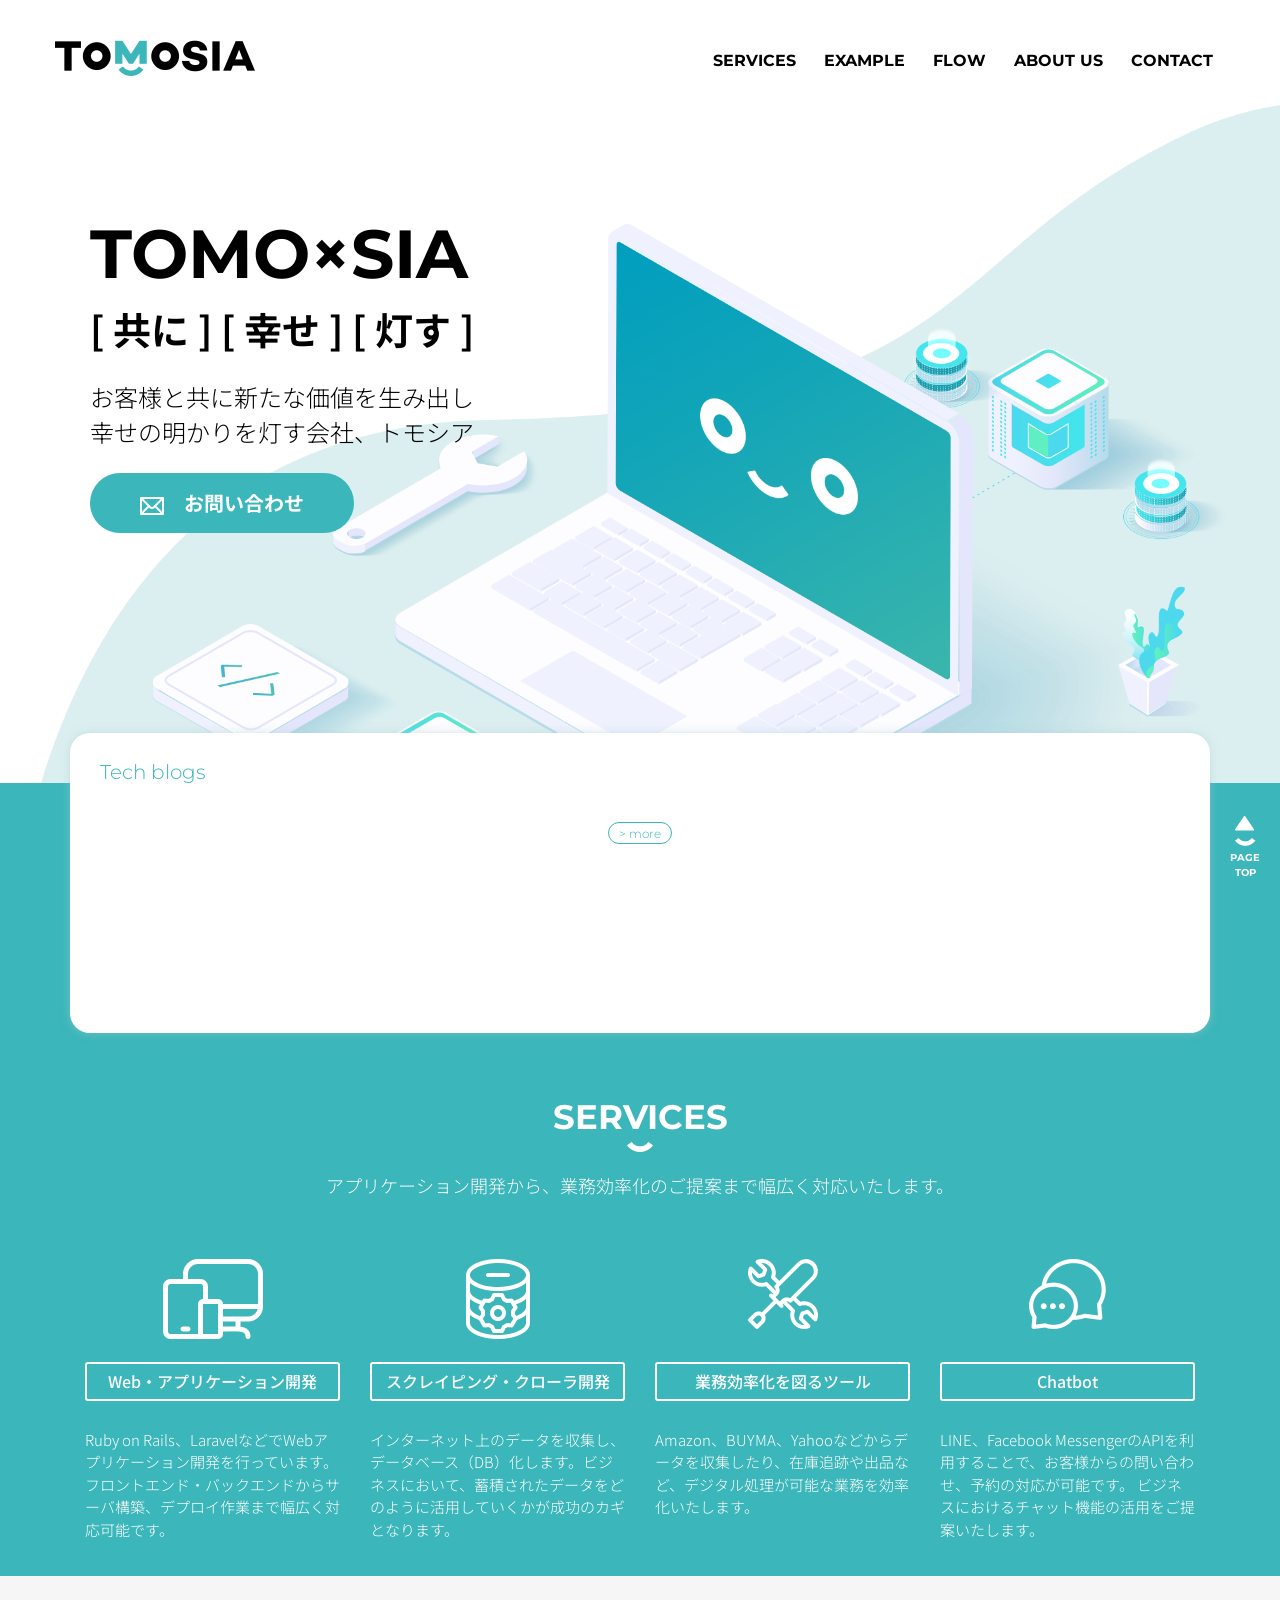
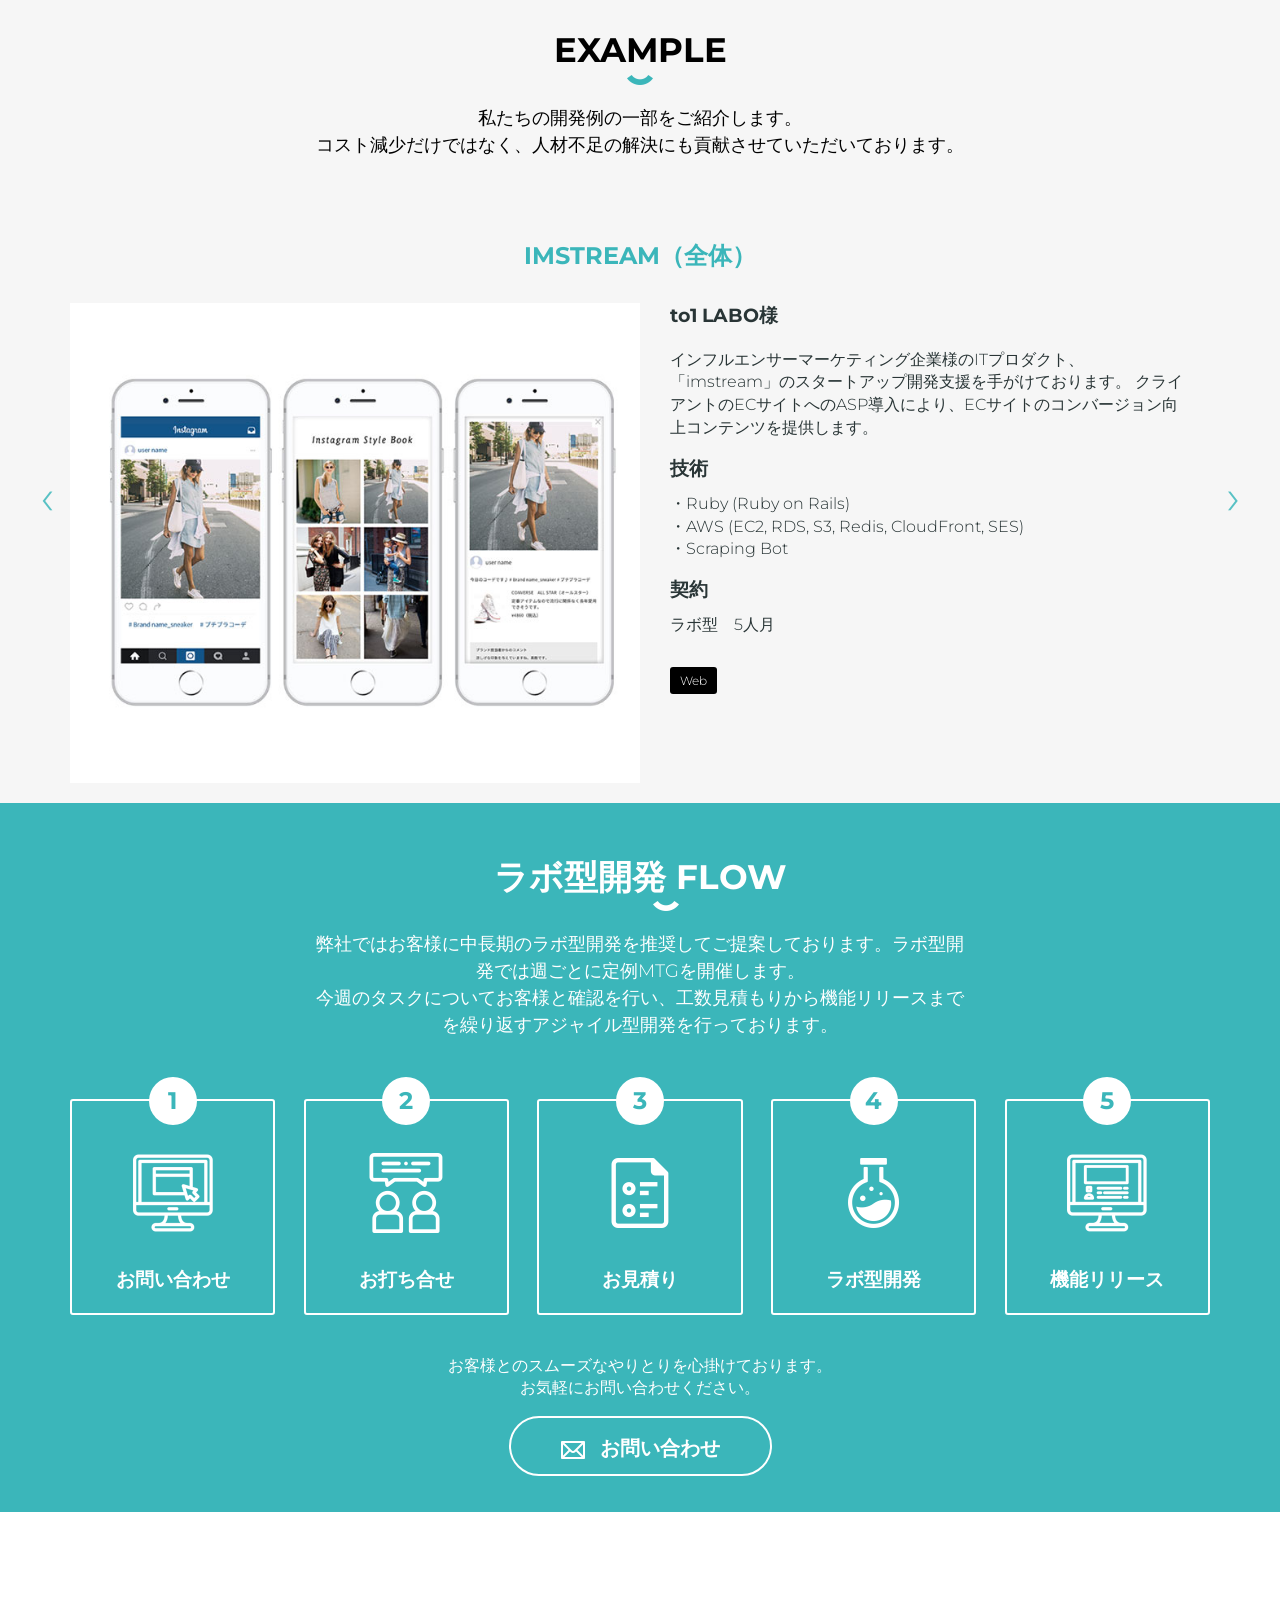
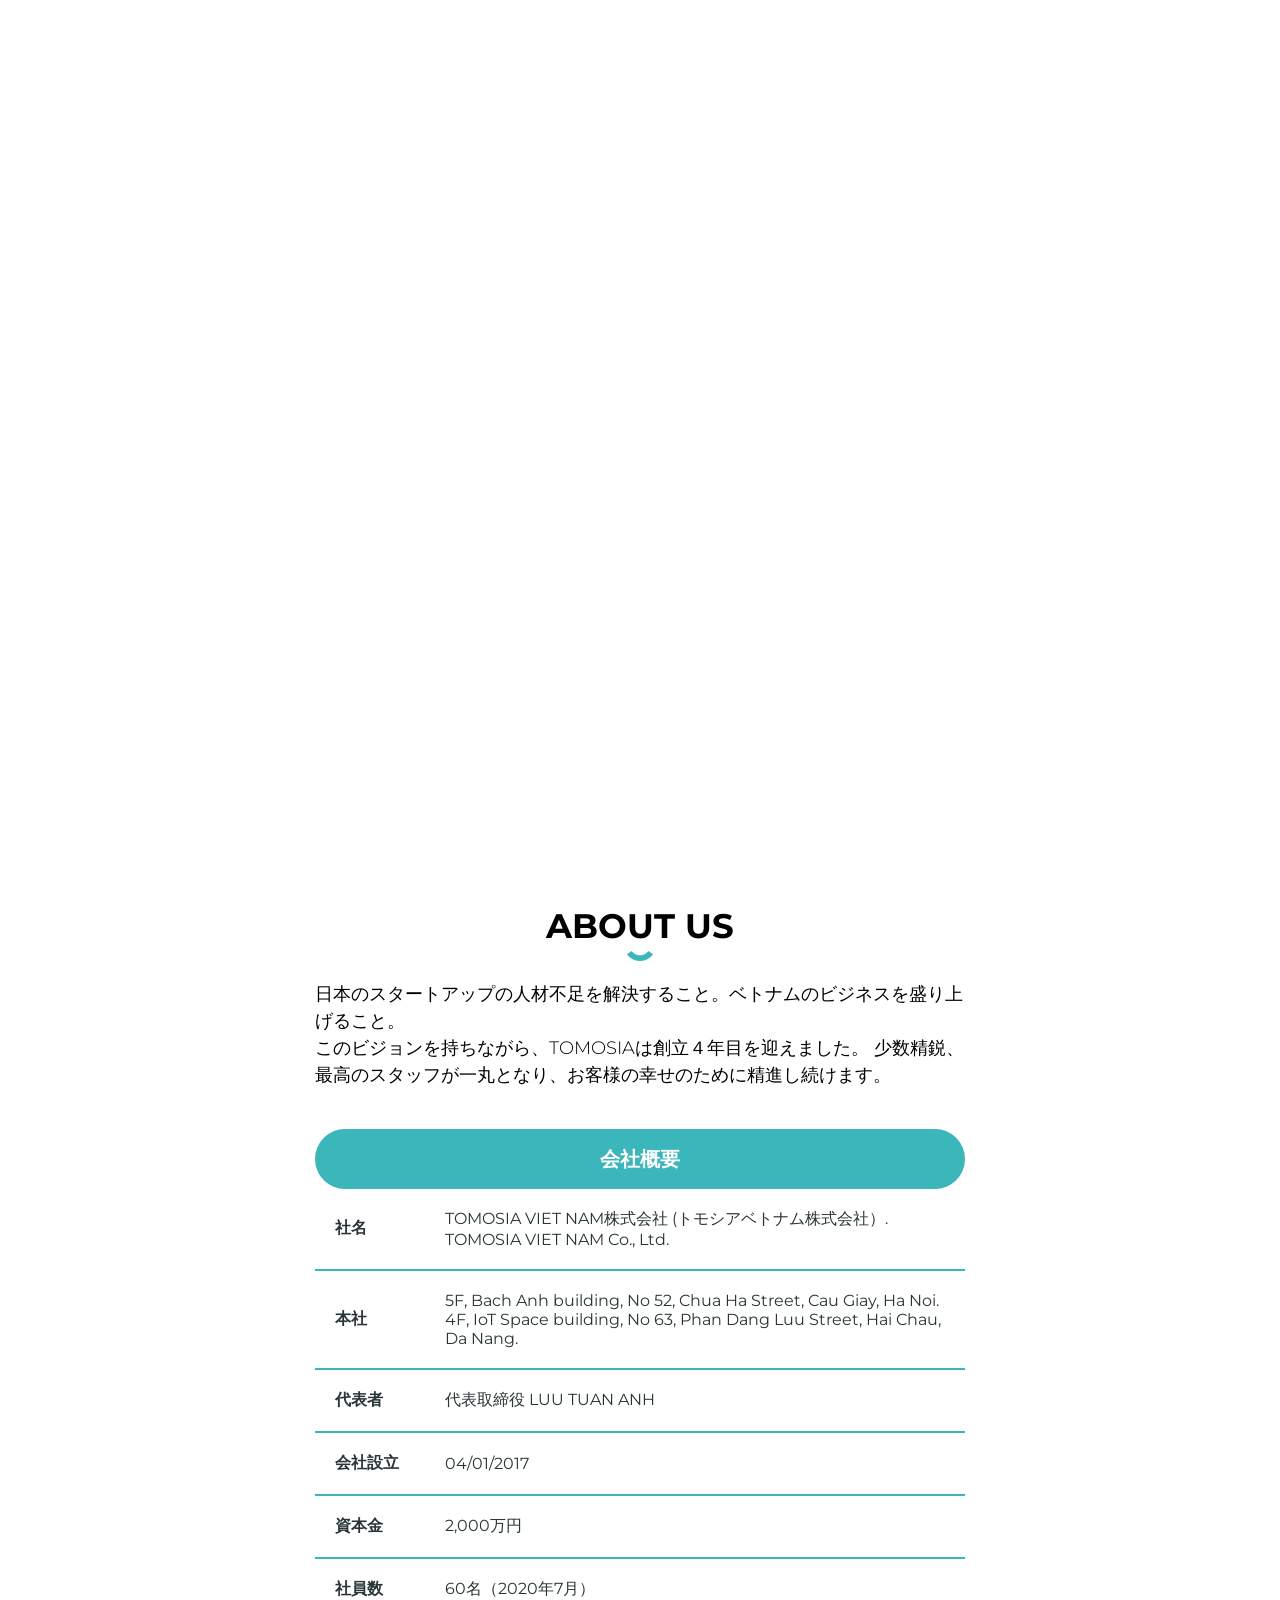
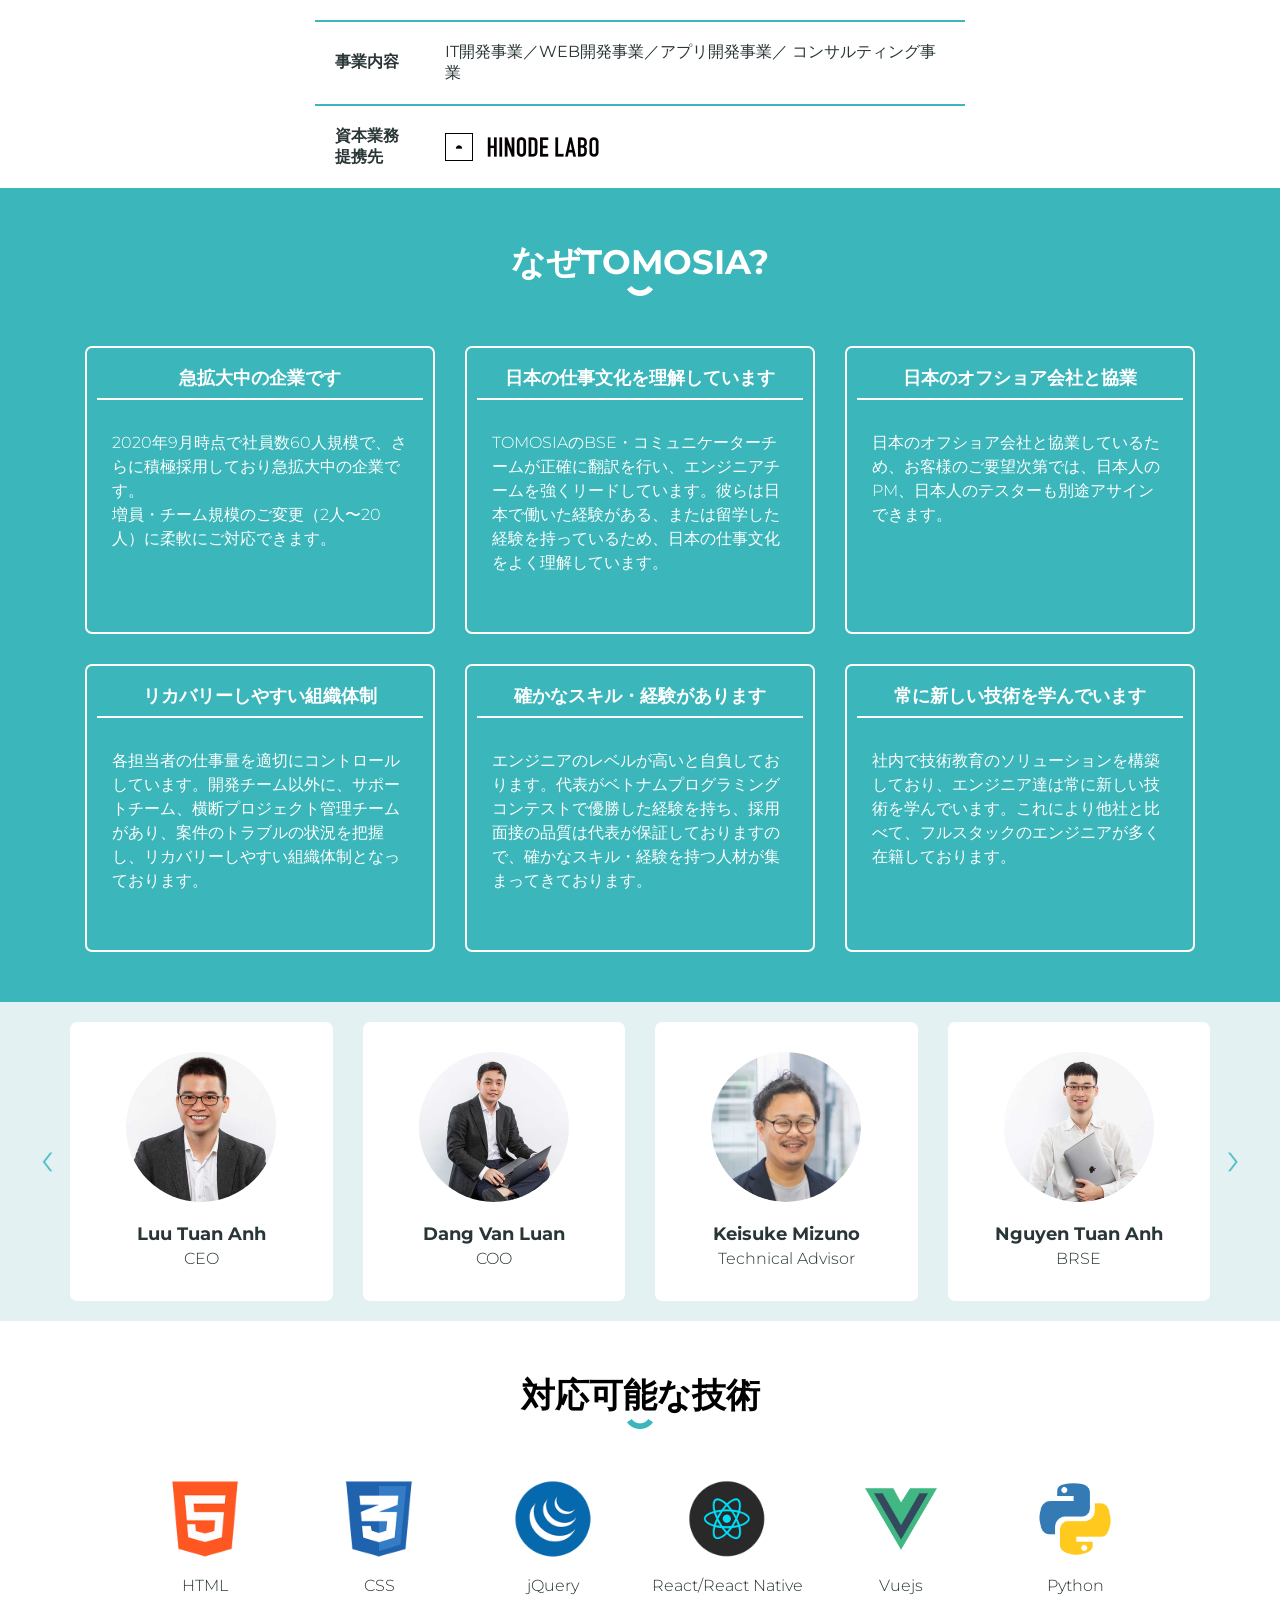
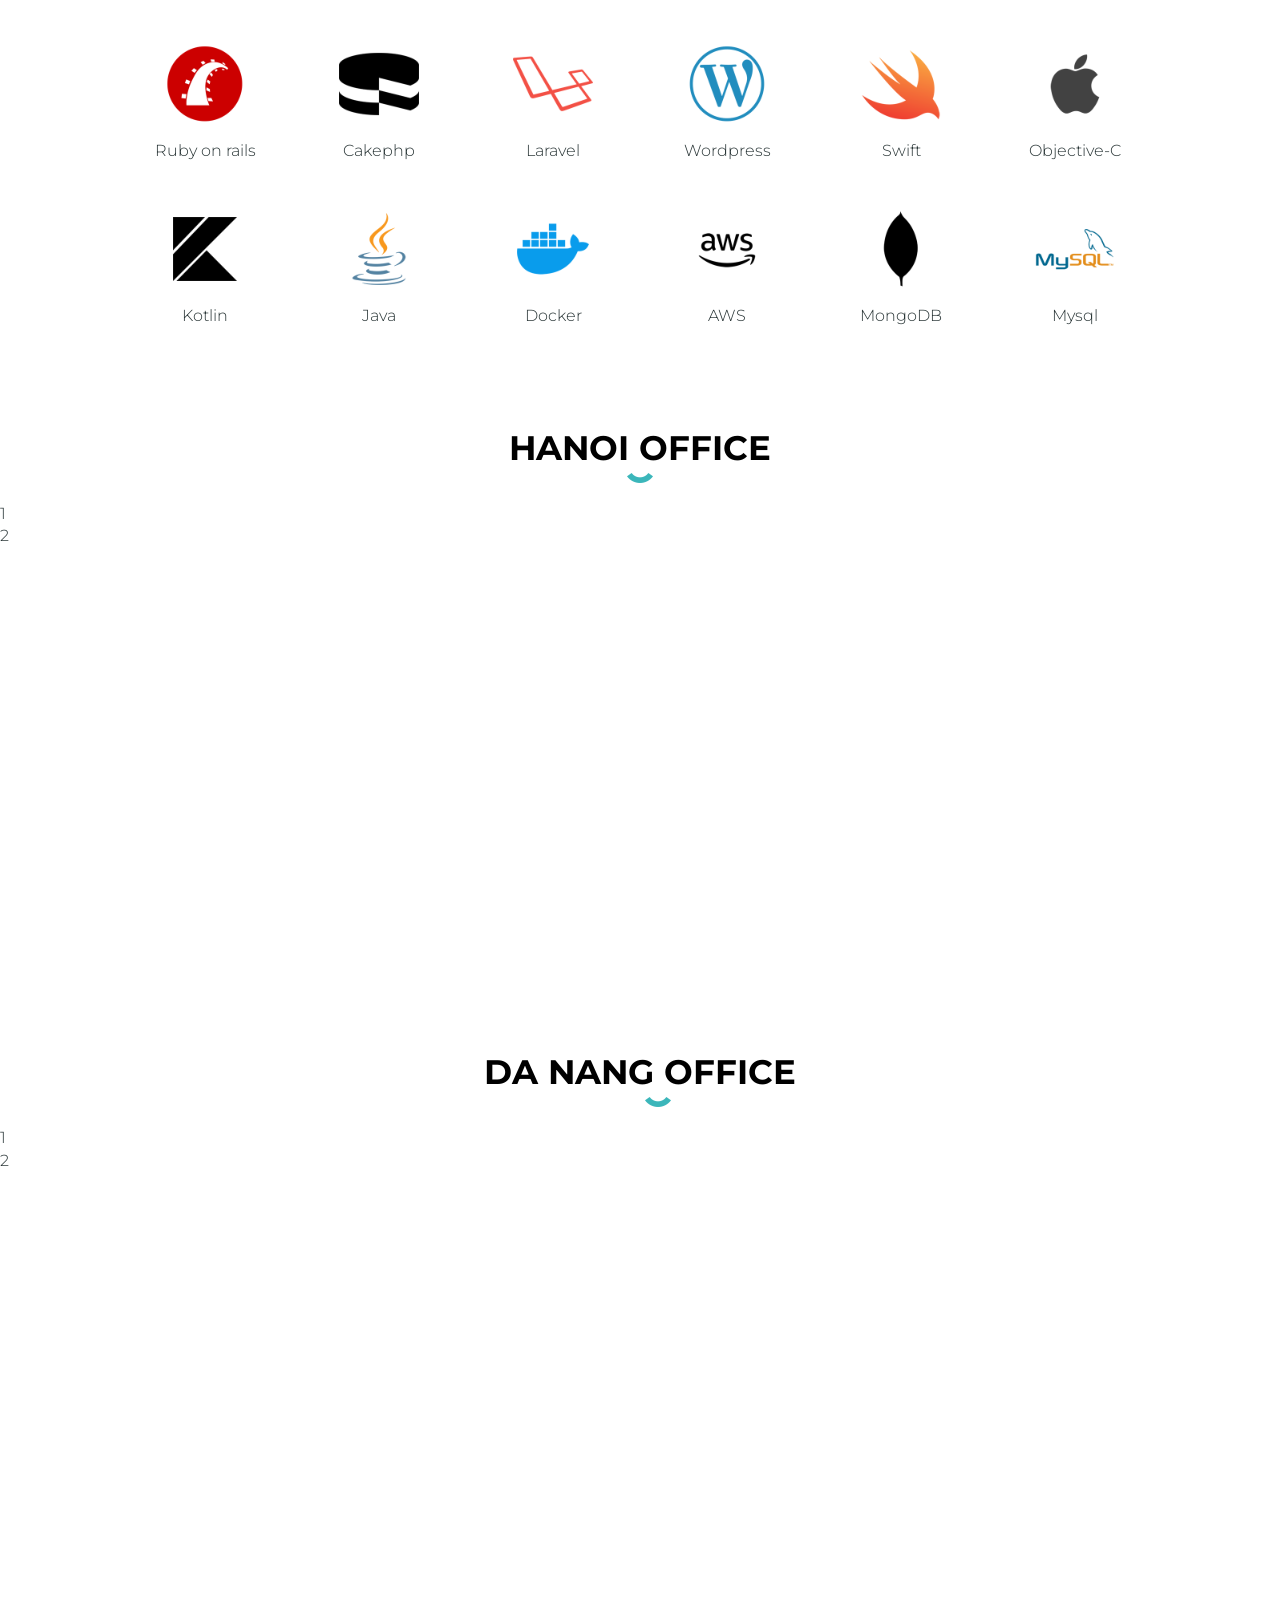
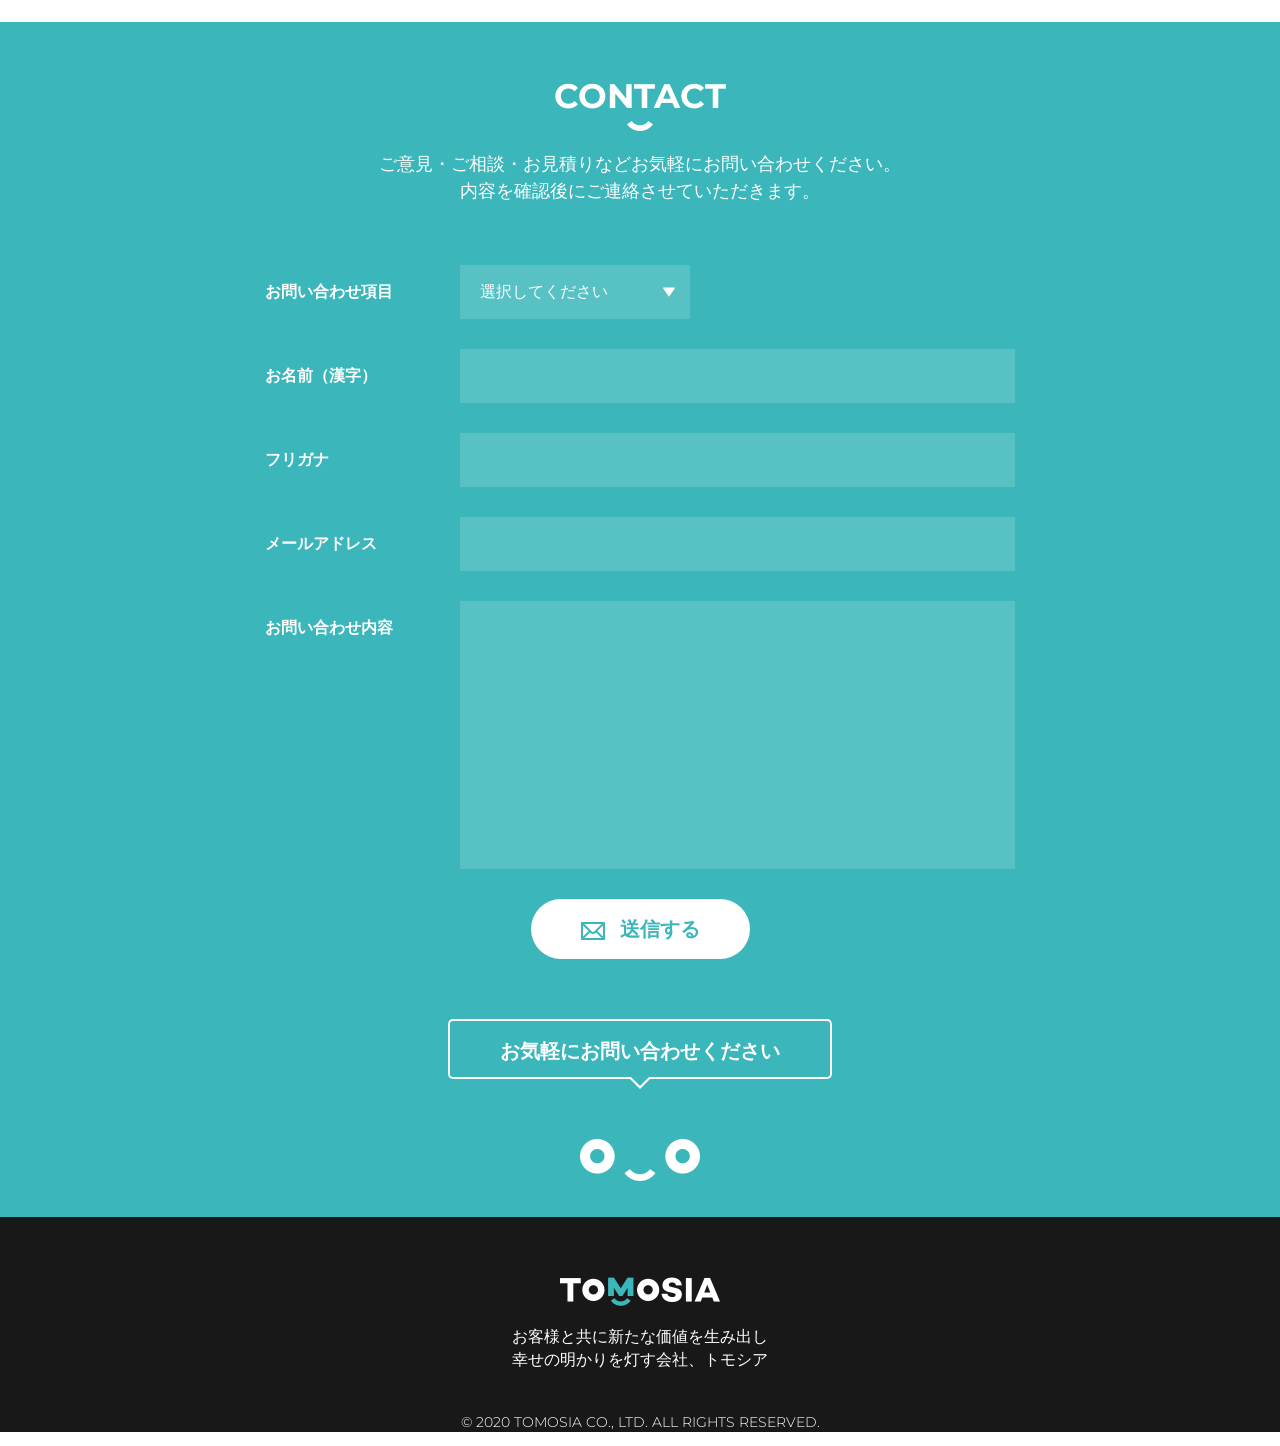
==== commit 3af1dcbc: "fix 31 32 33" ====
--- a/index.html
+++ b/index.html
@@ -730,7 +730,7 @@
   </div>
 
   <div class="section light outline-none pb-0">
-    <h2 class="section-title">DA NANG OFFICE</h2>
+    <h2 class="section-title title-map">DA NANG OFFICE</h2>
     <div class="map">
       <div class="row">
         <div class="col-md-12">1</div>
@@ -766,7 +766,7 @@
             <div class="label col-md-3">
               <label for="">お問い合わせ項目</label>
             </div>
-            <div class="input select-box col-md-5">
+            <div class="input select-box col-md-4">
               <span class="arrow"></span>
               <select name="entry.1884483019">
                 <option value="">選択してください</option>
--- a/css/main.css
+++ b/css/main.css
@@ -365,6 +365,9 @@
 /* ==========================================================================
    PAGE TOP
    ========================================================================== */
+
+.page-container{ overflow-x: hidden;}
+
 .page-top {
   padding-bottom: 250px;
   background-image: url(../img/page-top/background@2x.png);
@@ -467,6 +470,17 @@
   left: 50%;
   position: absolute;
   margin-left: 13px;
+}
+.title-map:after{
+  content: "";
+  display: block;
+  width: 26px;
+  height: 10px;
+  background: url('../img/icons/smile@2x.png');
+  background-size: 26px;
+  left: 50%;
+  position: absolute;
+  margin-left: 5px;
 }
 
 .section-sub-title {
--- a/css/responsive.css
+++ b/css/responsive.css
@@ -68,8 +68,11 @@
   .cards-flow .card:nth-child(2n) { margin-right: 0; }
   .cards-flow .card:last-child { display: inline-block; margin: 0; }
 
-  .contact-form { max-width: 100%; }
-  .contact-form .form-group .label { text-align: center; }
+  .contact-form { max-width: 100%;}
+  .contact-form .form-group { display: flex;}
+  .contact-form .form-group .label { text-align: left; width: 30%;}
+  .contact-form .form-group .input { width: 70%; }
+  .contact-form .form-group .input select option {width: 50%;}
 
   .table-info { margin-top: 20px; }
   .table-info tr,
@@ -140,4 +143,8 @@
     height: 220px;
   }
   .page-top .text{ text-align: center;}
+  .contact-form{ max-width: 100%;}
+  .contact-form .form-group{ display: block;}
+  .contact-form .form-group .label { text-align: left; width: 100%;}
+  .contact-form .form-group .input { width: 100%; }
 }
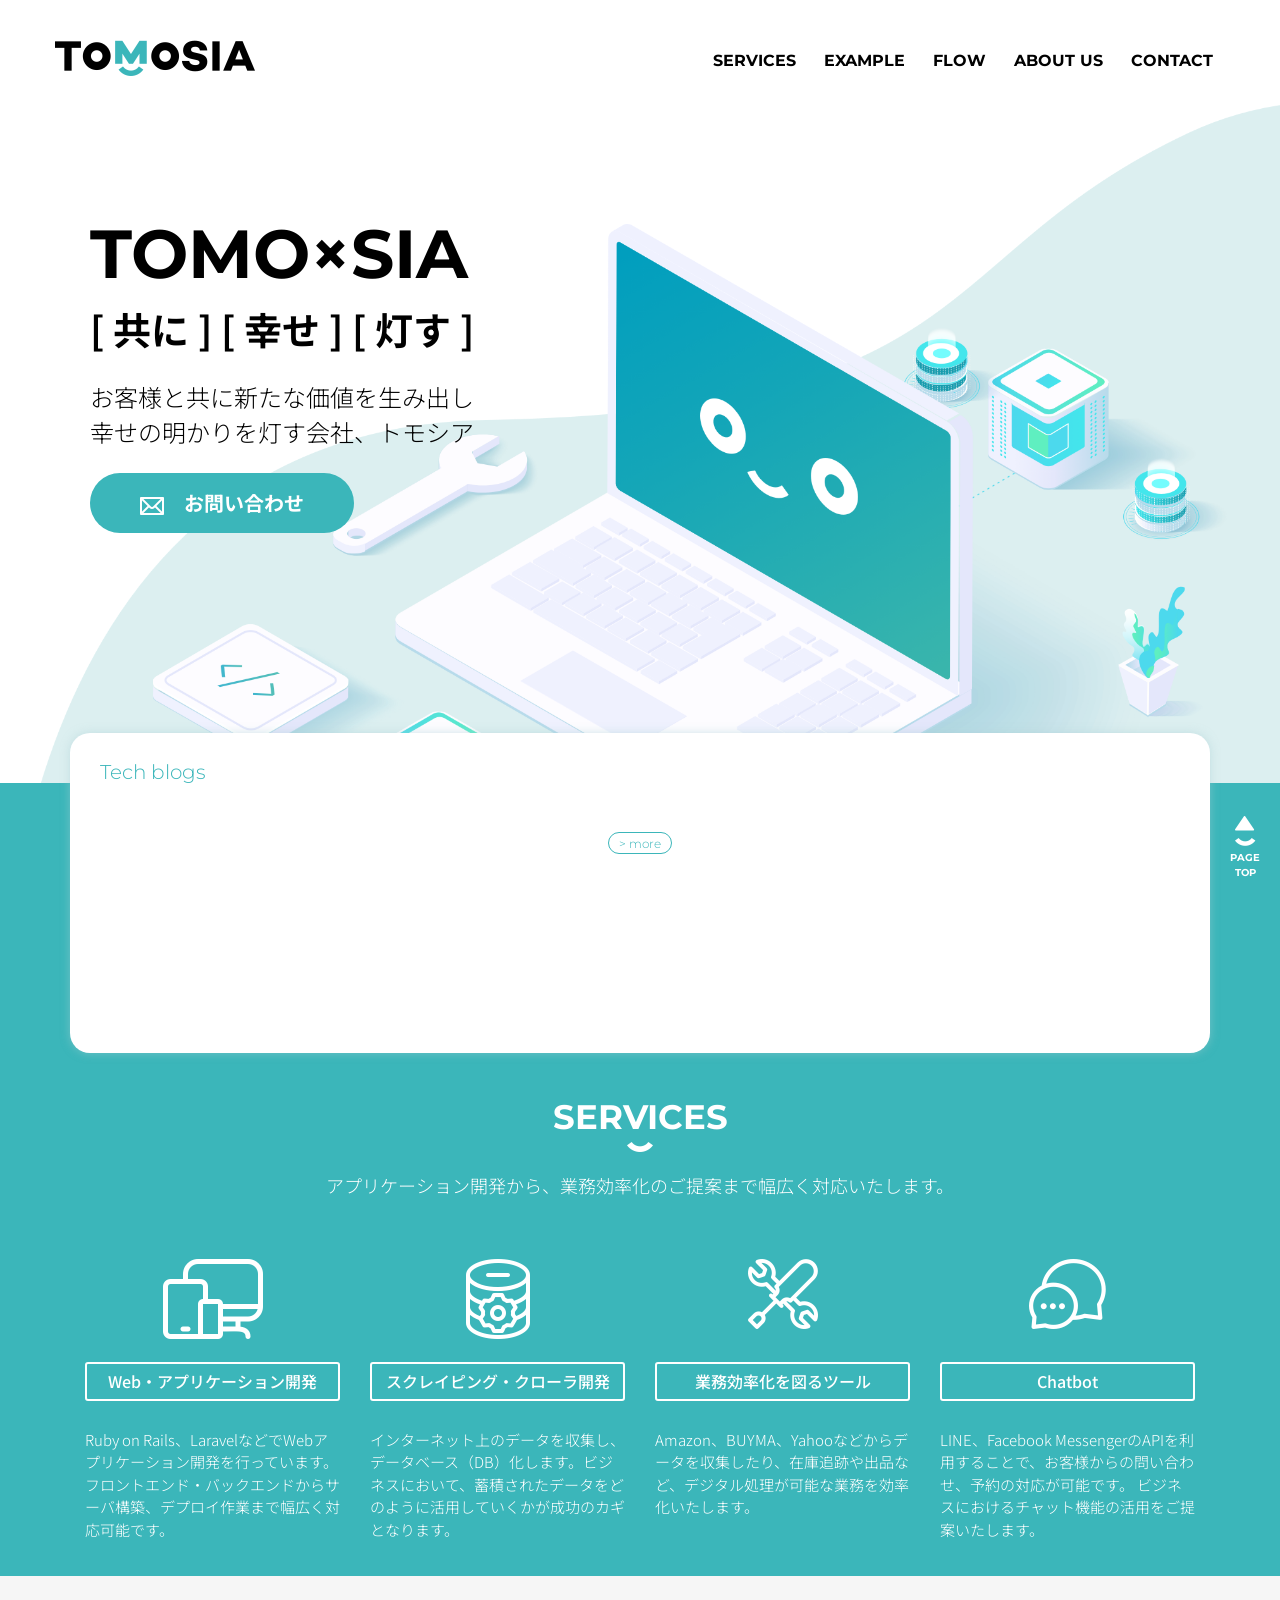
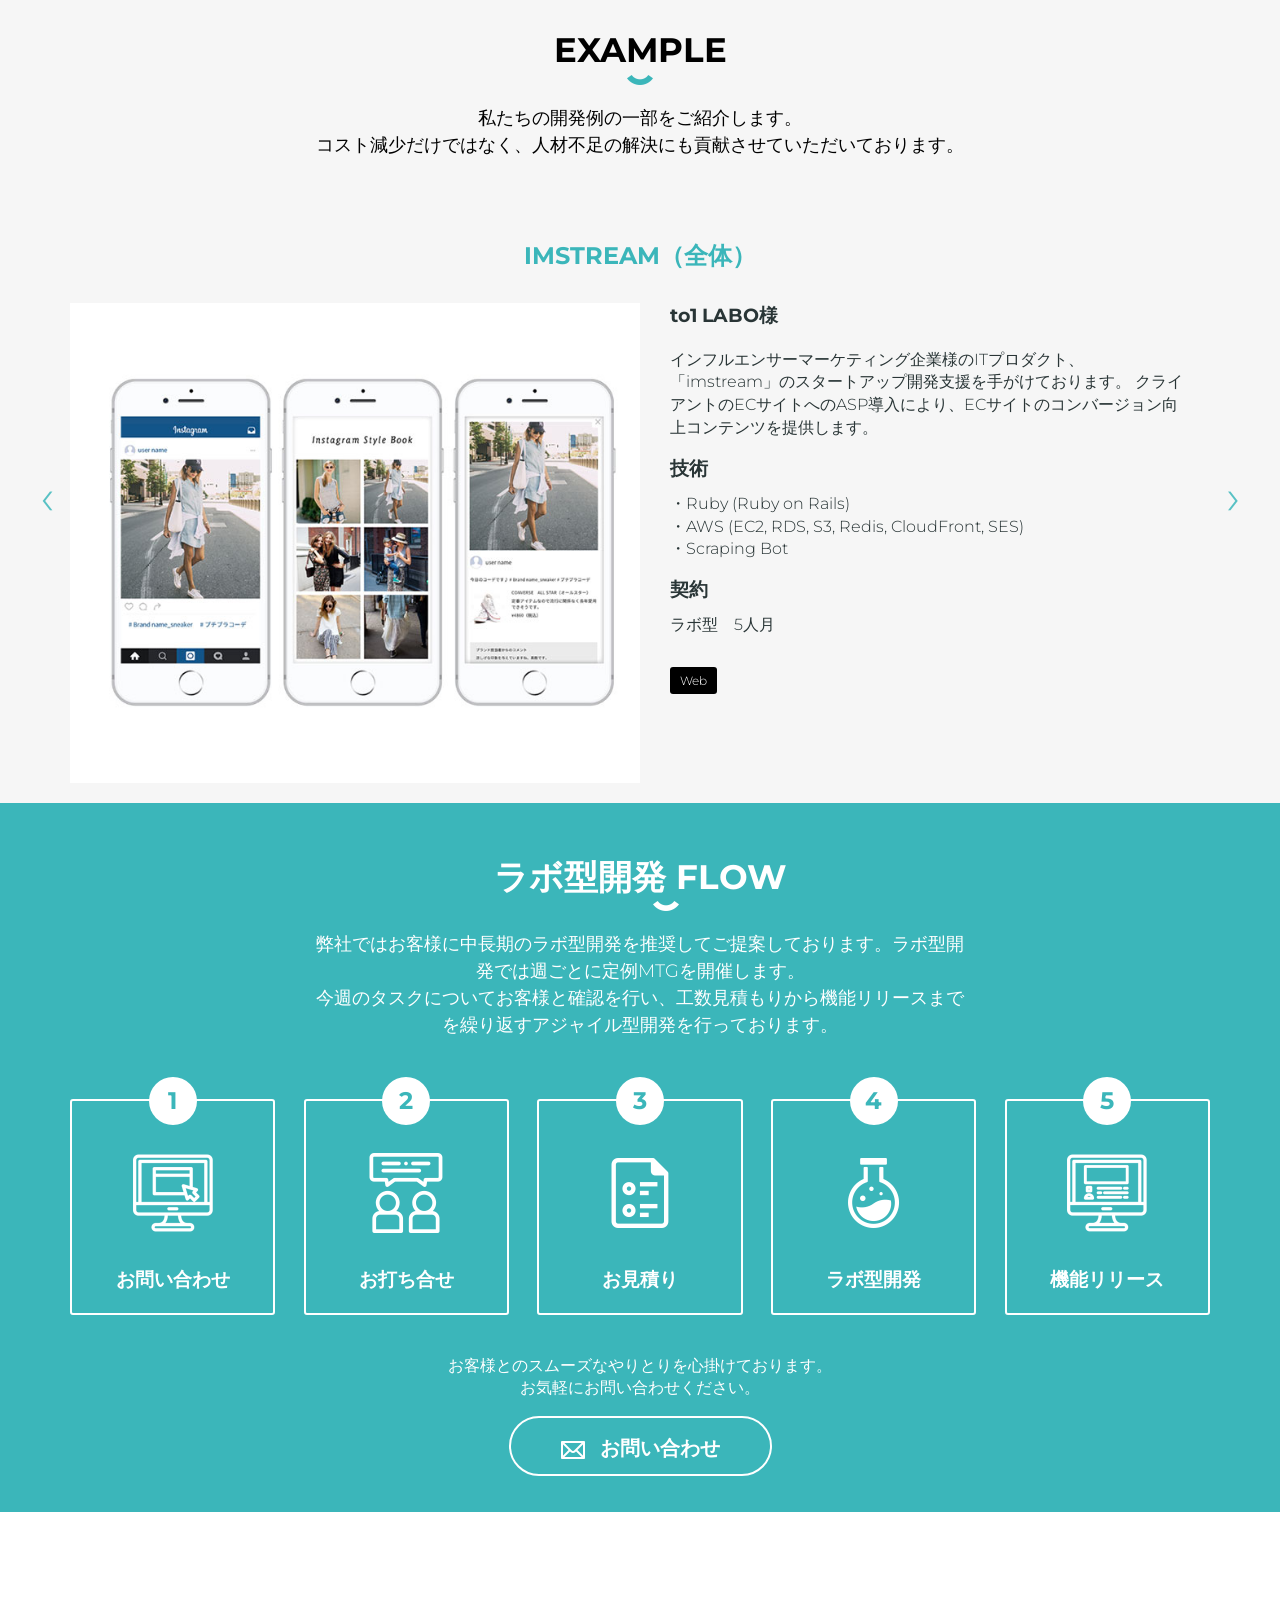
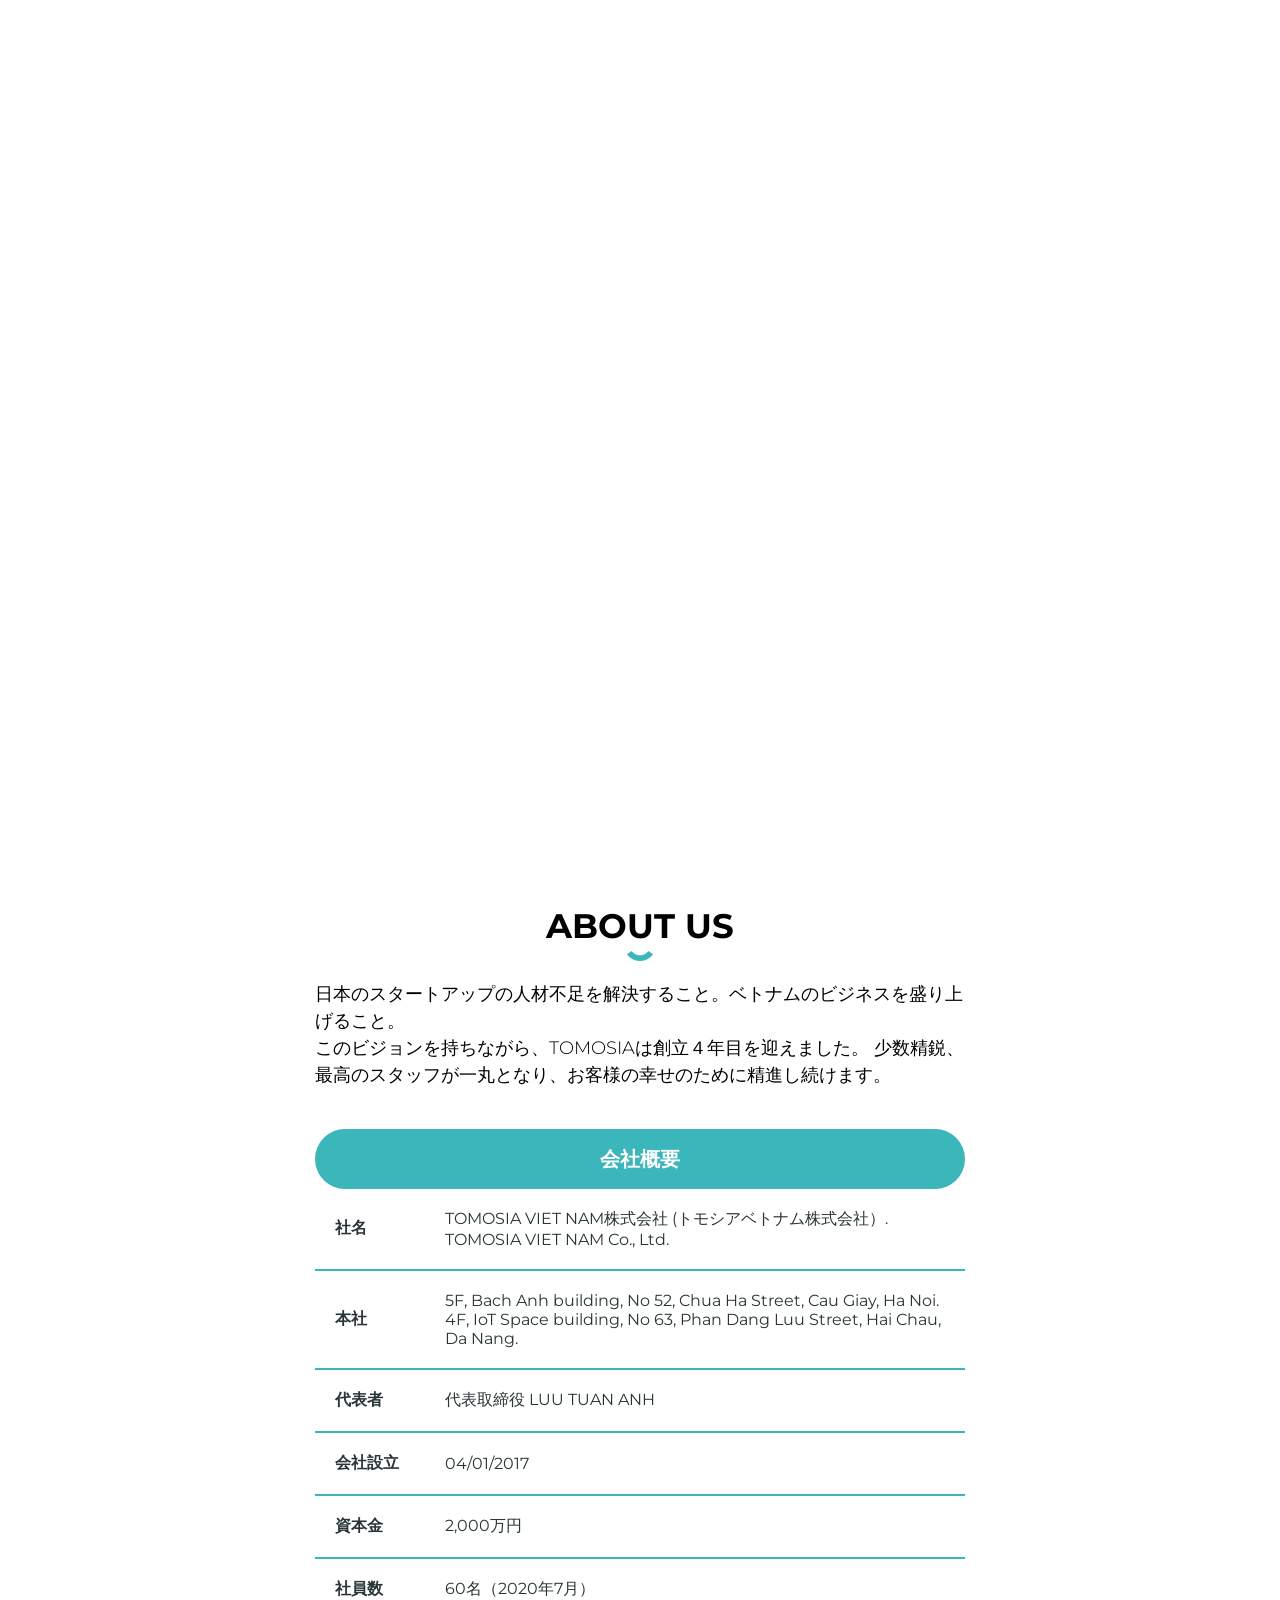
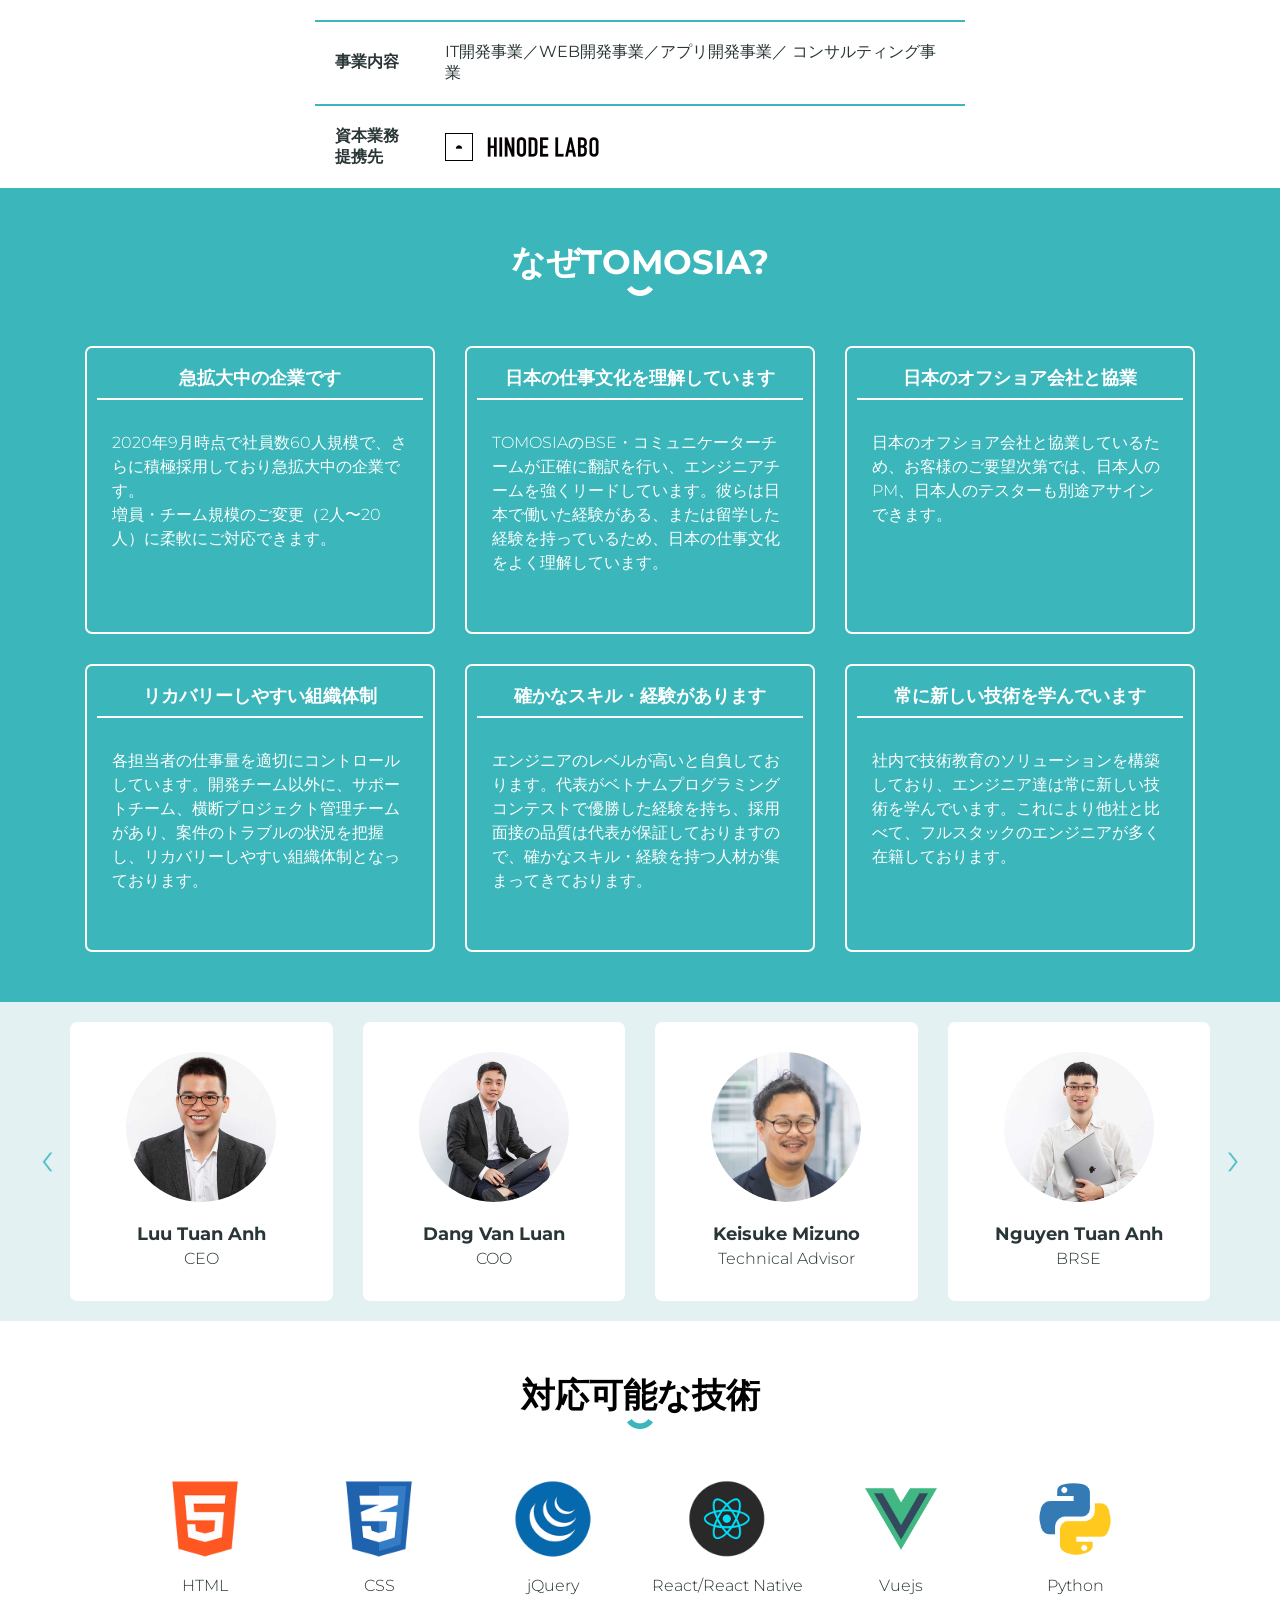
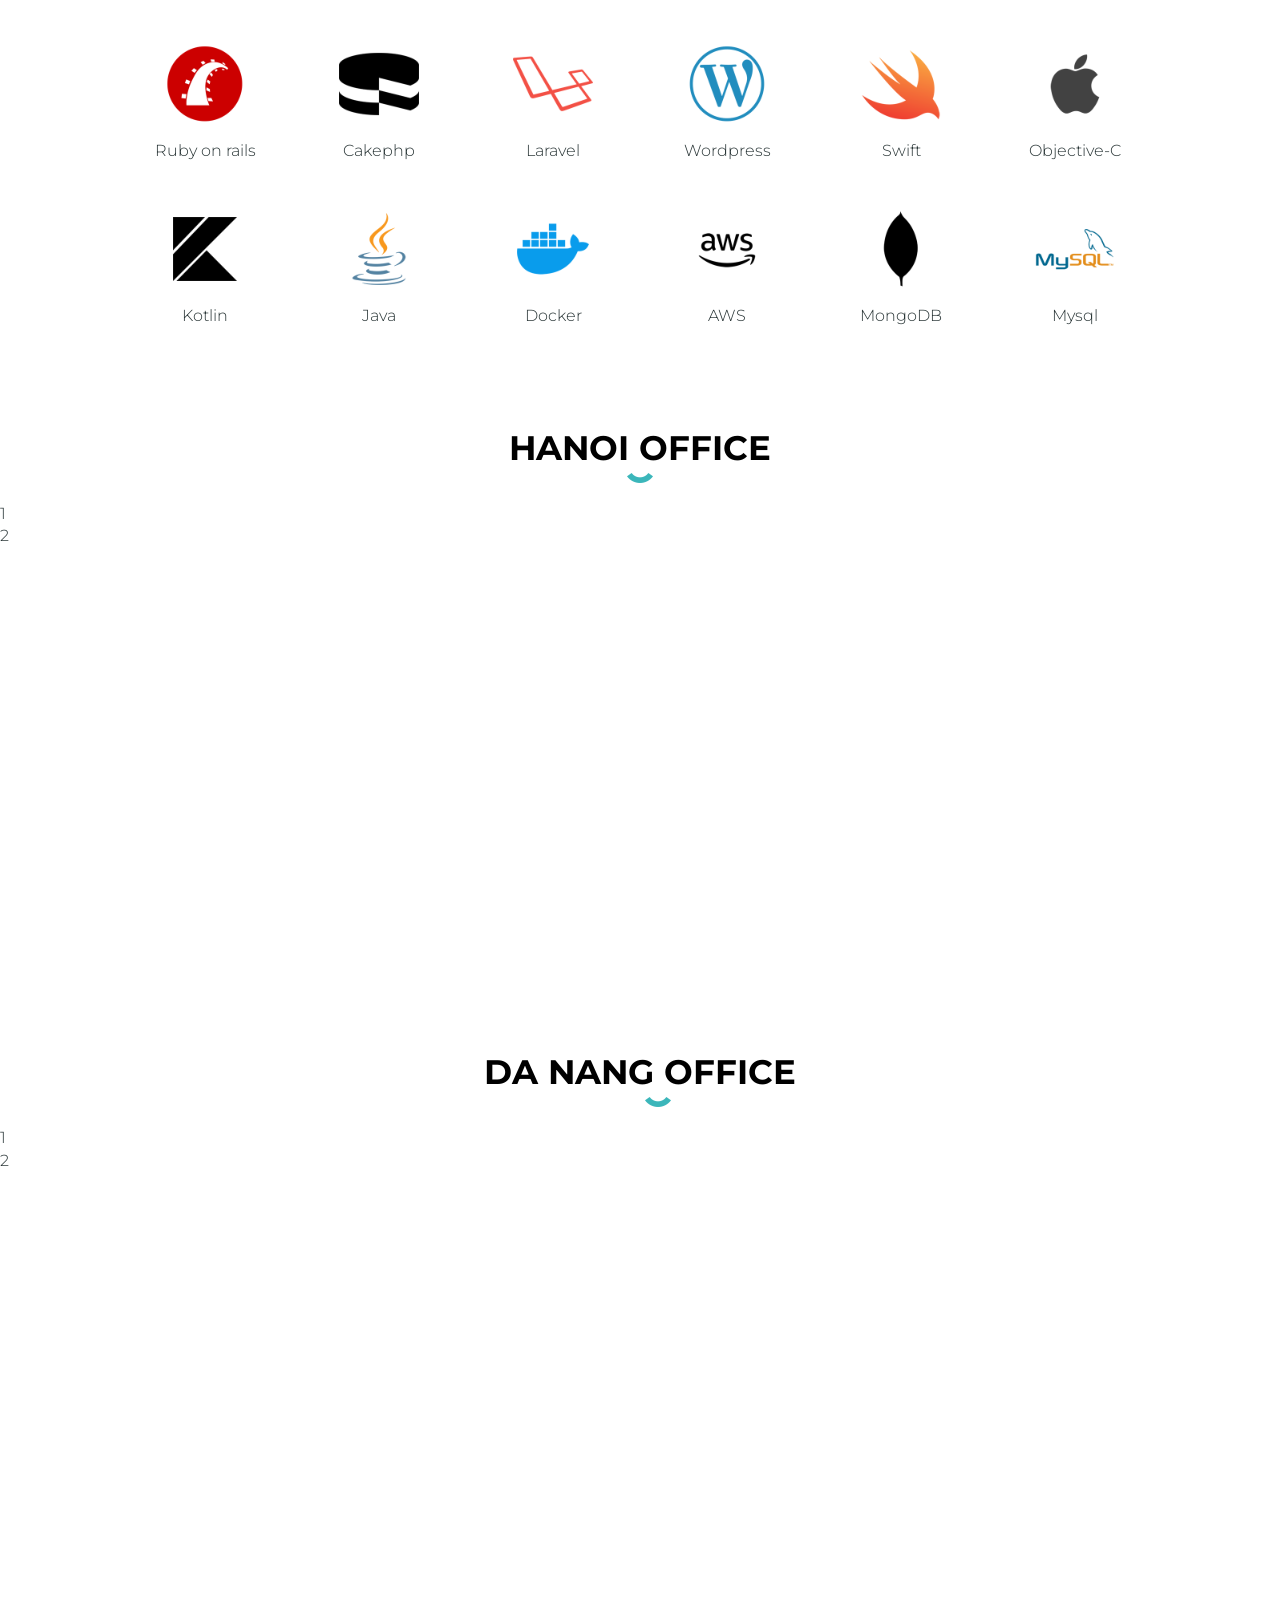
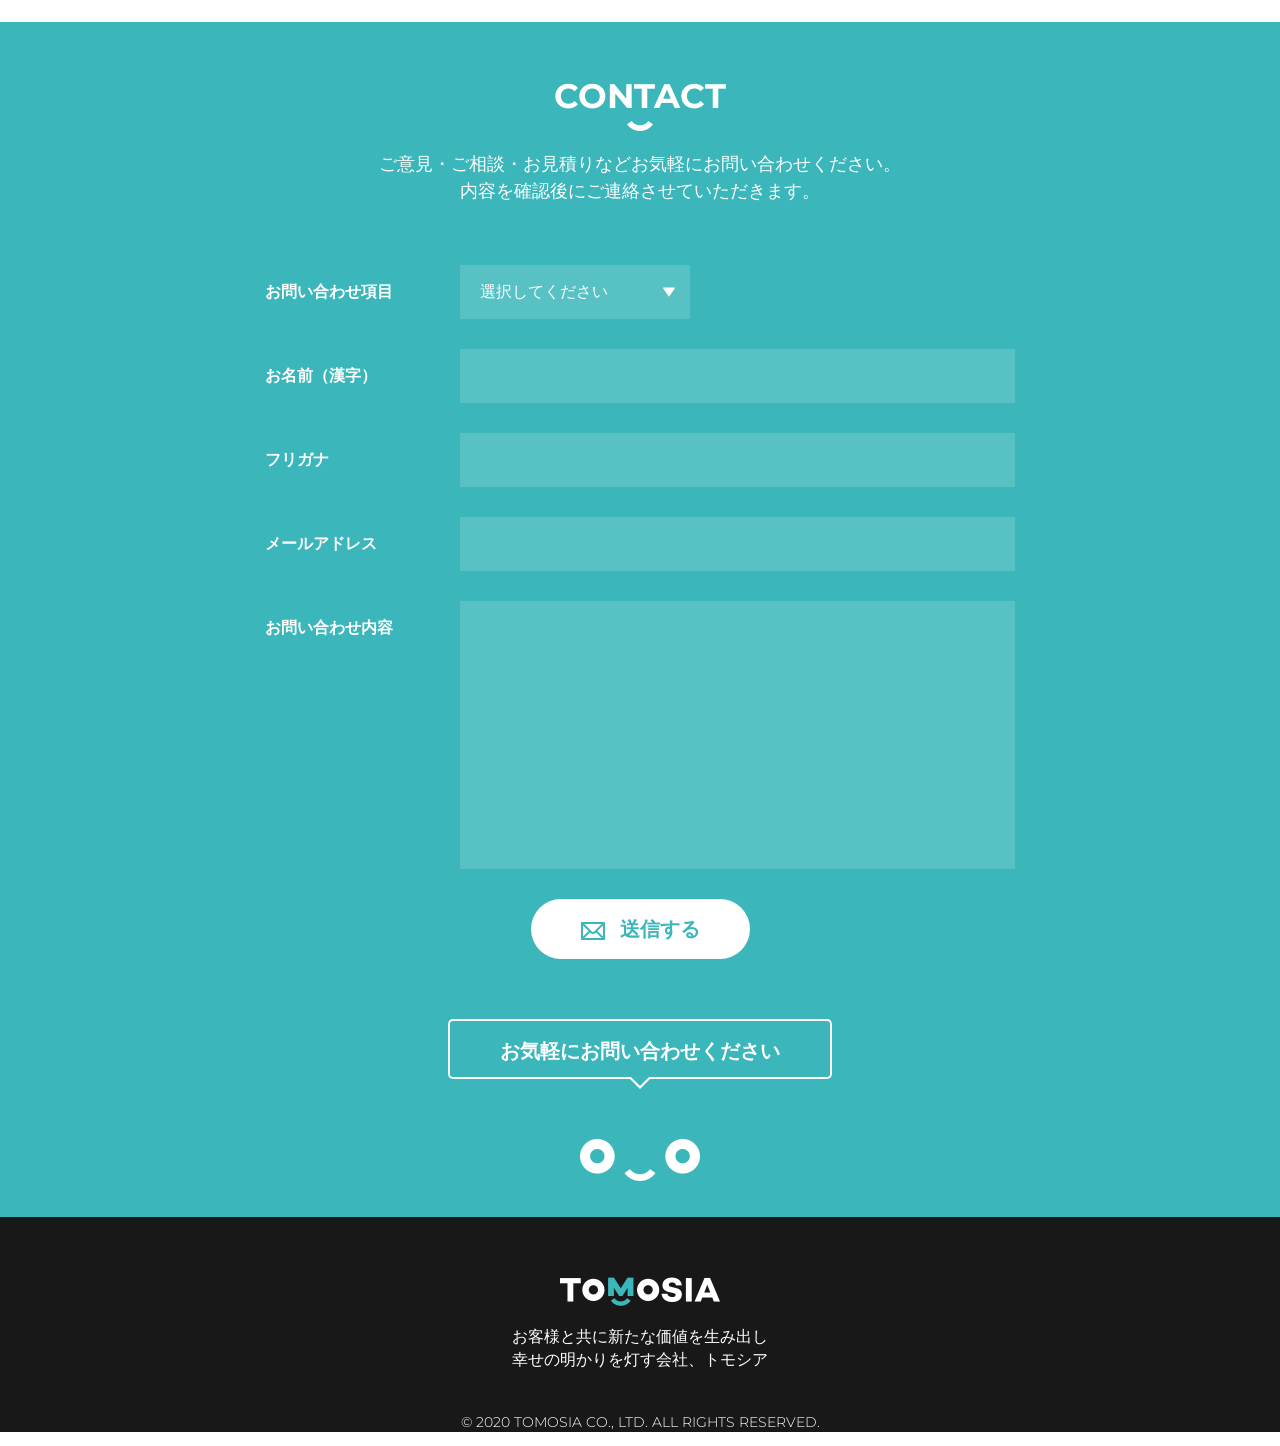
==== commit 0dcfed69: "fix 34 35" ====
--- a/index.html
+++ b/index.html
@@ -779,19 +779,19 @@
           <div class="form-group row">
             <div class="label col-md-3"><label for="">お名前（漢字）</label></div>
             <div class="input col-md-9">
-              <input type="text" name="entry.1785710538">
+              <input type="text" name="entry.1785710538" autocomplete="off">
             </div>
           </div>
           <div class="form-group row">
             <div class="label col-md-3"><label for="">フリガナ</label></div>
             <div class="input col-md-9">
-              <input type="text" name="entry.1265817817">
+              <input type="text" name="entry.1265817817" autocomplete="off">
             </div>
           </div>
           <div class="form-group row">
             <div class="label col-md-3"><label for="">メールアドレス</label></div>
             <div class="input col-md-9">
-              <input type="email" name="entry.896262367">
+              <input type="email" name="entry.896262367" autocomplete="off">
             </div>
           </div>
           <!--<div class="form-group row">
@@ -803,7 +803,7 @@
           <div class="form-group row">
             <div class="label col-md-3"><label for="">お問い合わせ内容</label></div>
             <div class="input col-md-9">
-              <textarea name="entry.422070178" id="" cols="30" rows="10"></textarea>
+              <textarea name="entry.422070178" id="" cols="30" rows="10" autocomplete="off"></textarea>
             </div>
           </div>
           <p class="text-center">
--- a/css/main.css
+++ b/css/main.css
@@ -270,6 +270,7 @@
   font-family: 'Montserrat', sans-serif;
   color: #293536;
   font-weight: 300;
+  overflow-x: hidden;
 }
 
 /* ==========================================================================
@@ -366,8 +367,6 @@
    PAGE TOP
    ========================================================================== */
 
-.page-container{ overflow-x: hidden;}
-
 .page-top {
   padding-bottom: 250px;
   background-image: url(../img/page-top/background@2x.png);
@@ -526,7 +525,7 @@
 }
 
 .section.no-height .section-content {
-  height: 300px;
+  height: 320px;
   border-radius: 20px;
   padding: 25px 30px;
   position: absolute;
@@ -540,7 +539,7 @@
   font-size: 20px;
   font-weight: 300;
   color: #3bb6ba;
-  margin: 0 0 15px 0;
+  margin: 0 0 25px 0;
 }
 
 .section.no-height .section-content ul {
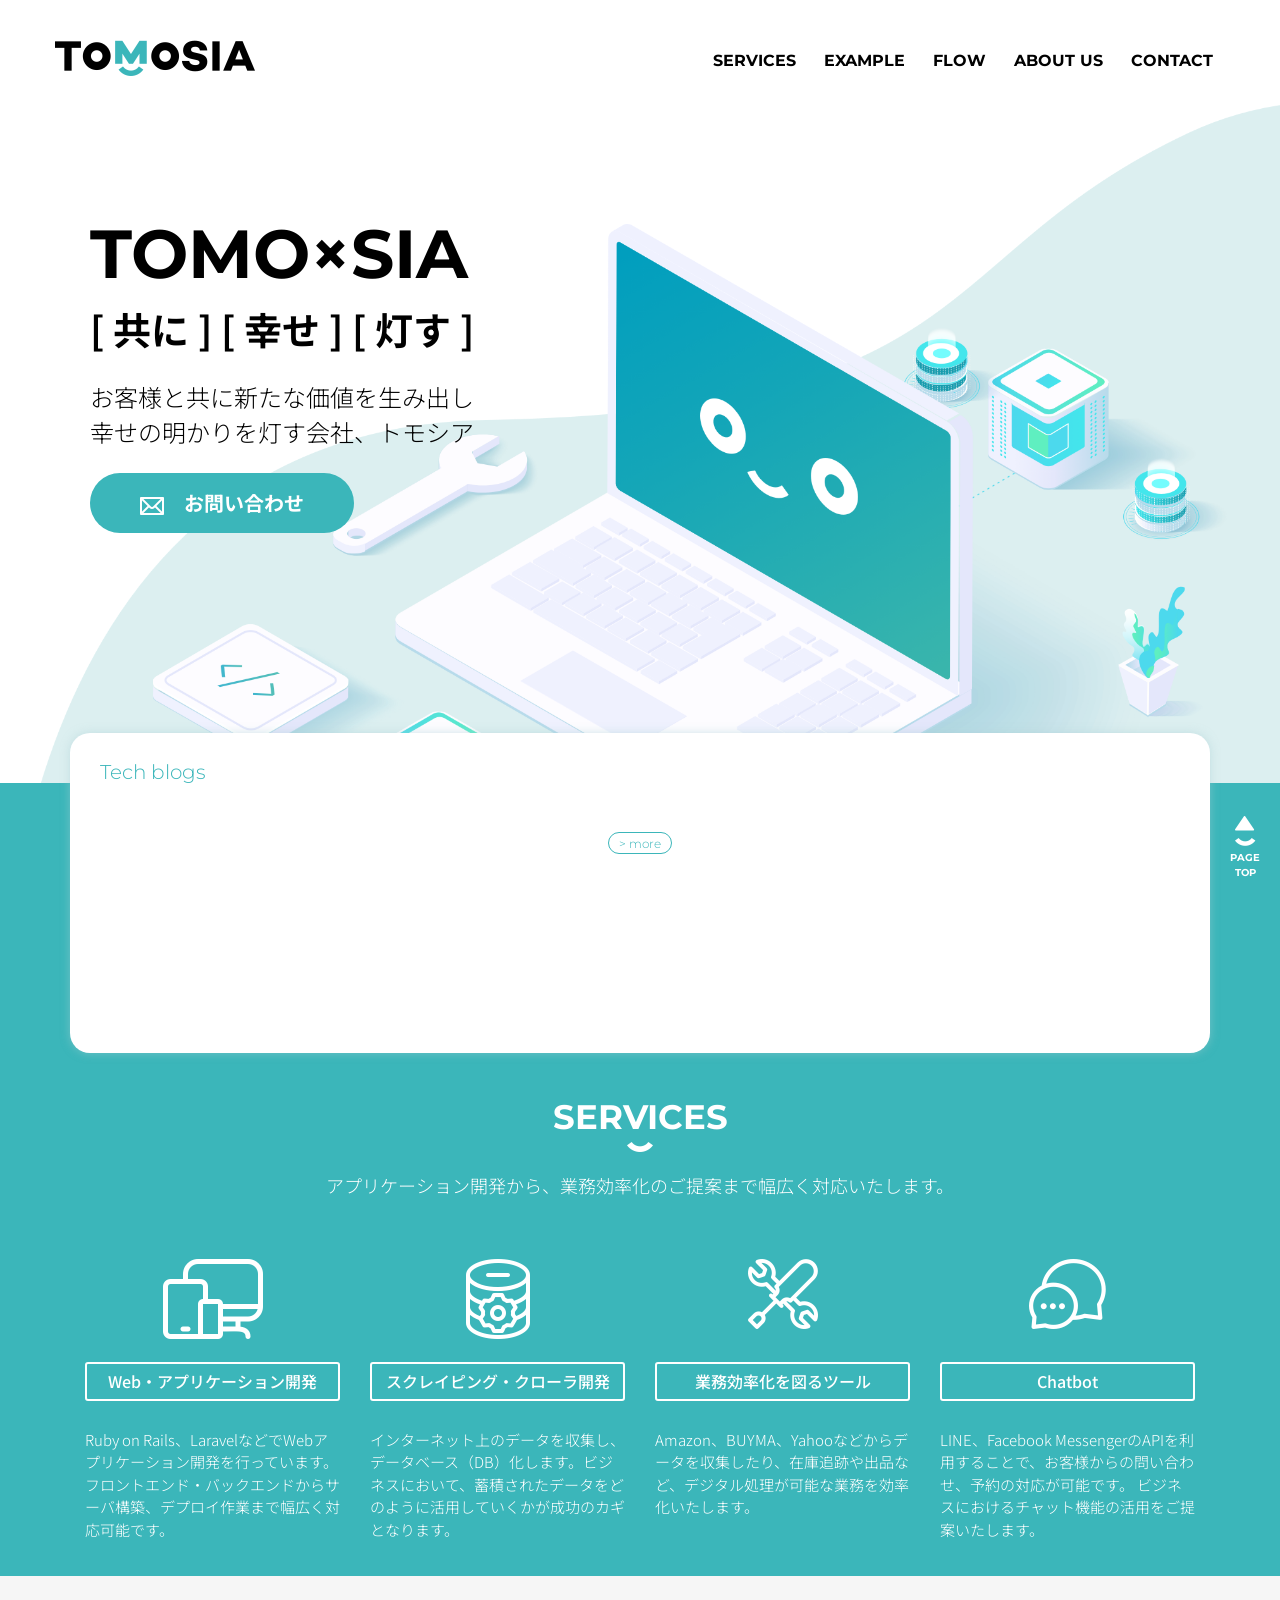
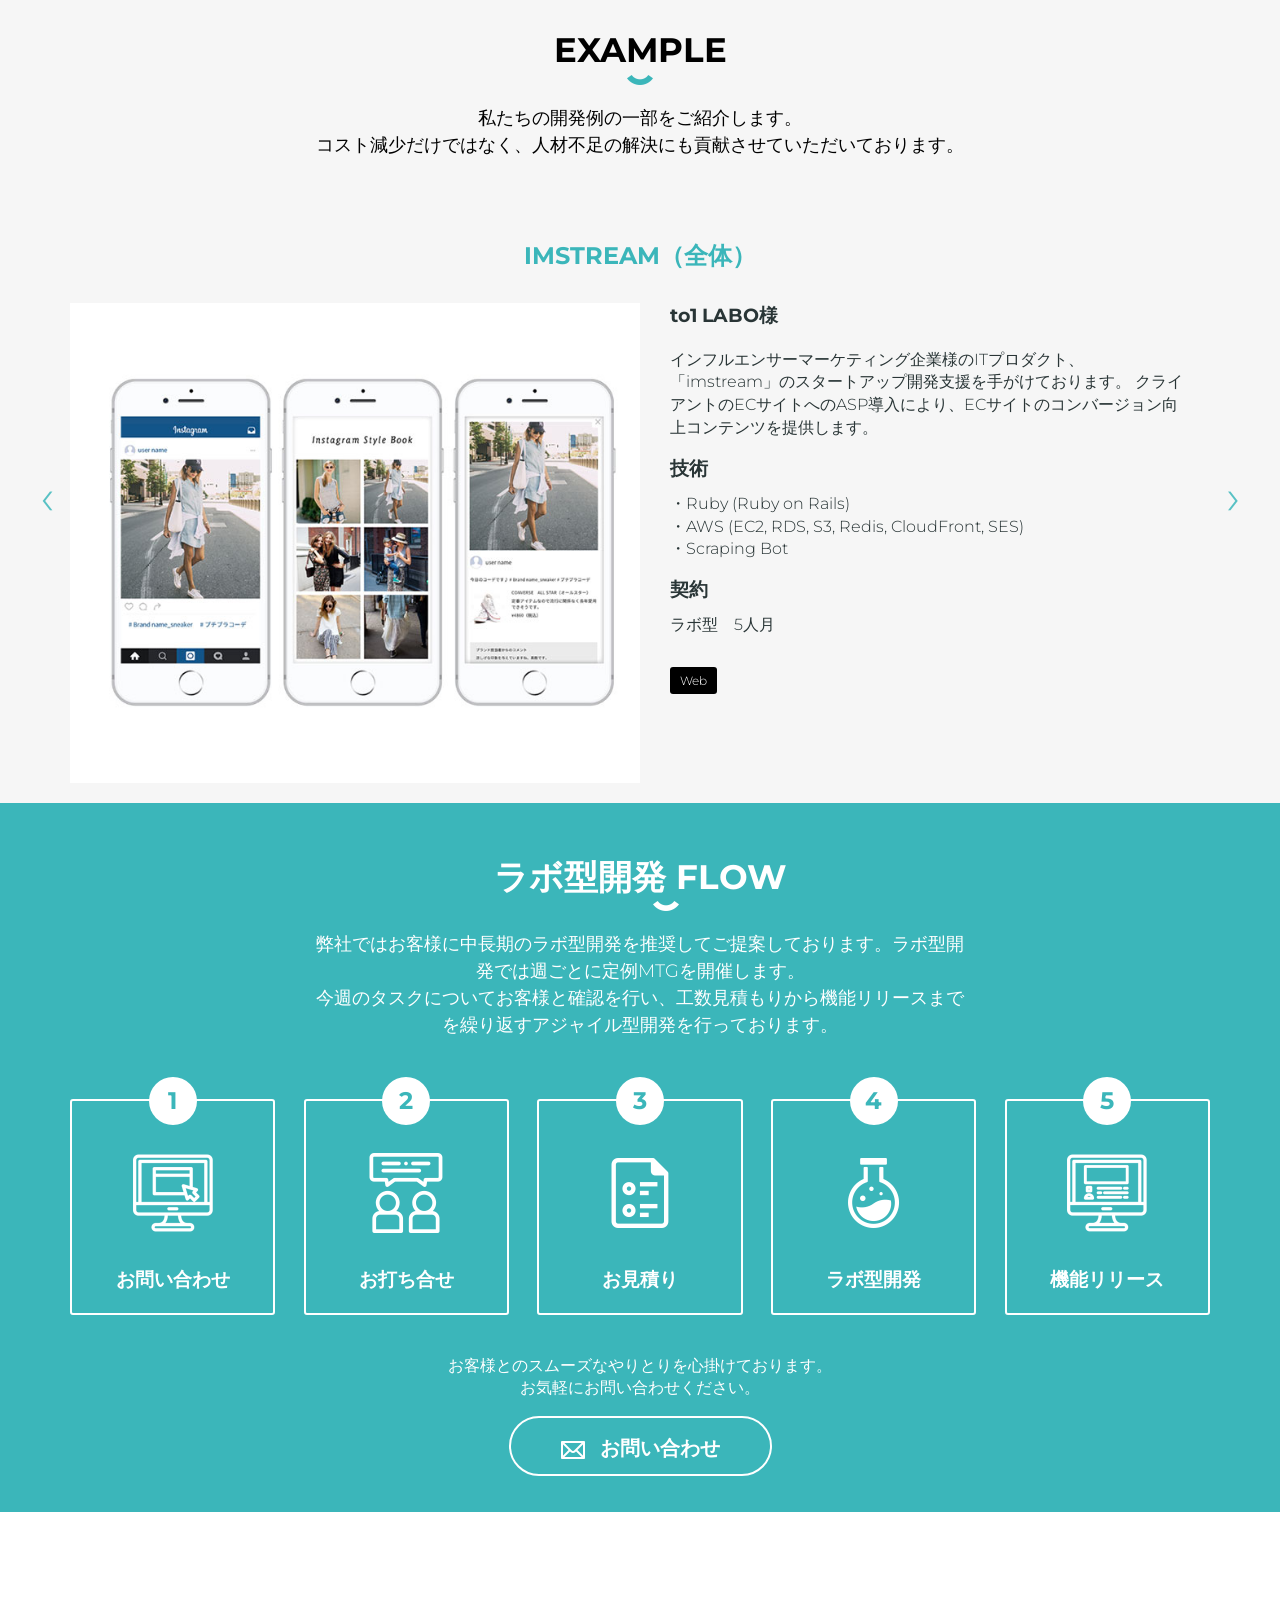
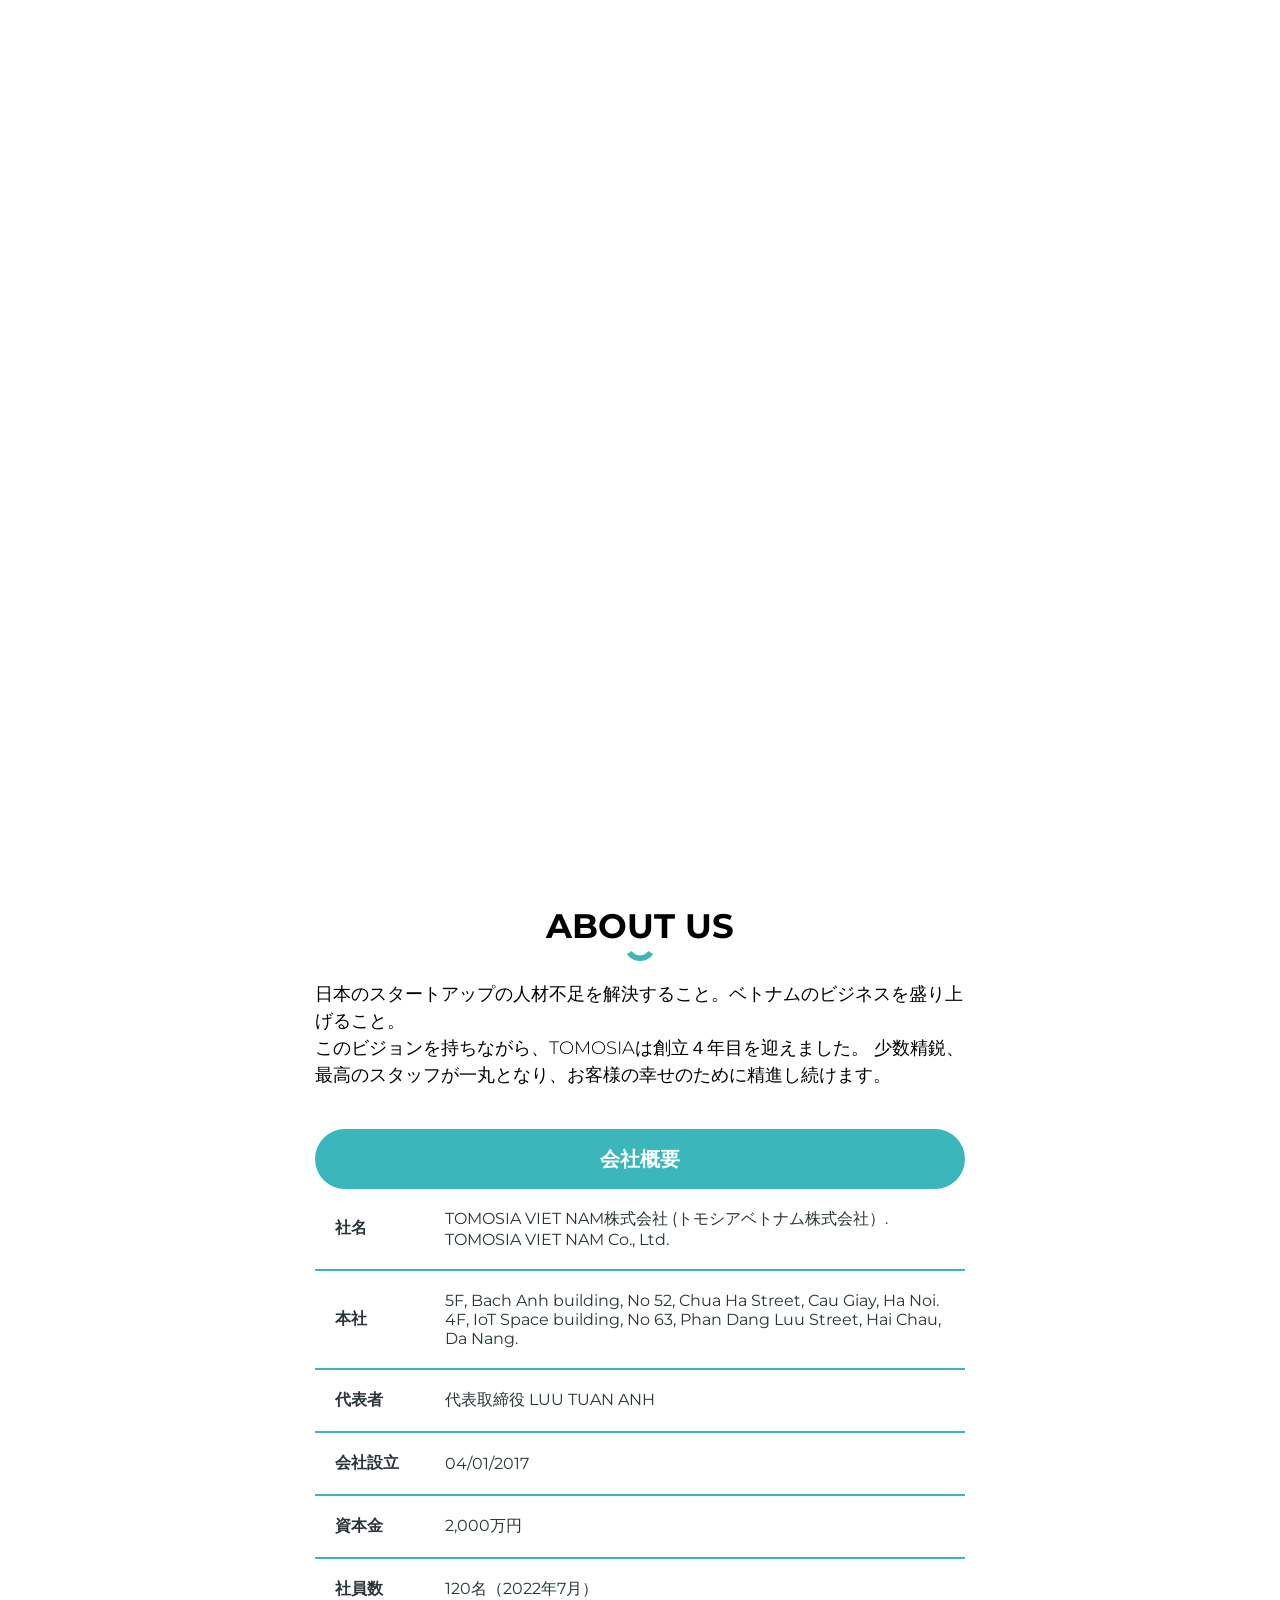
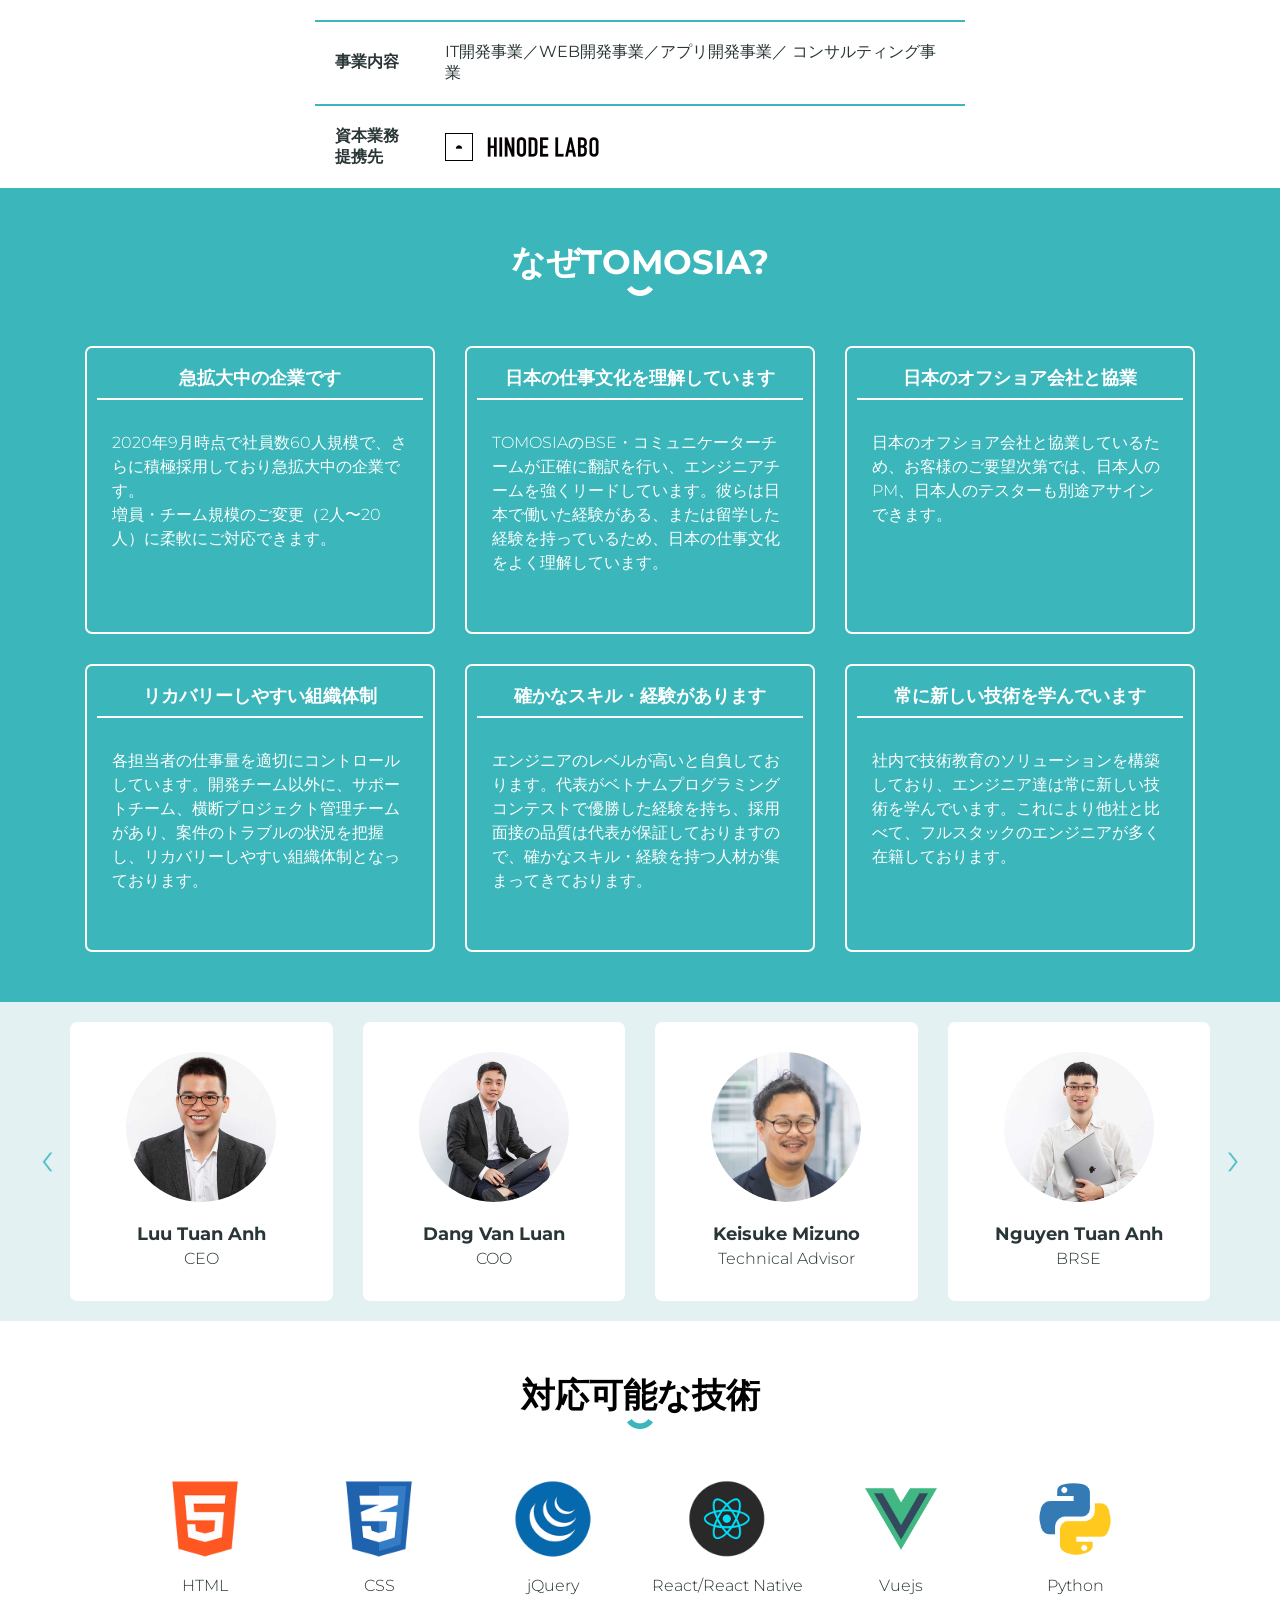
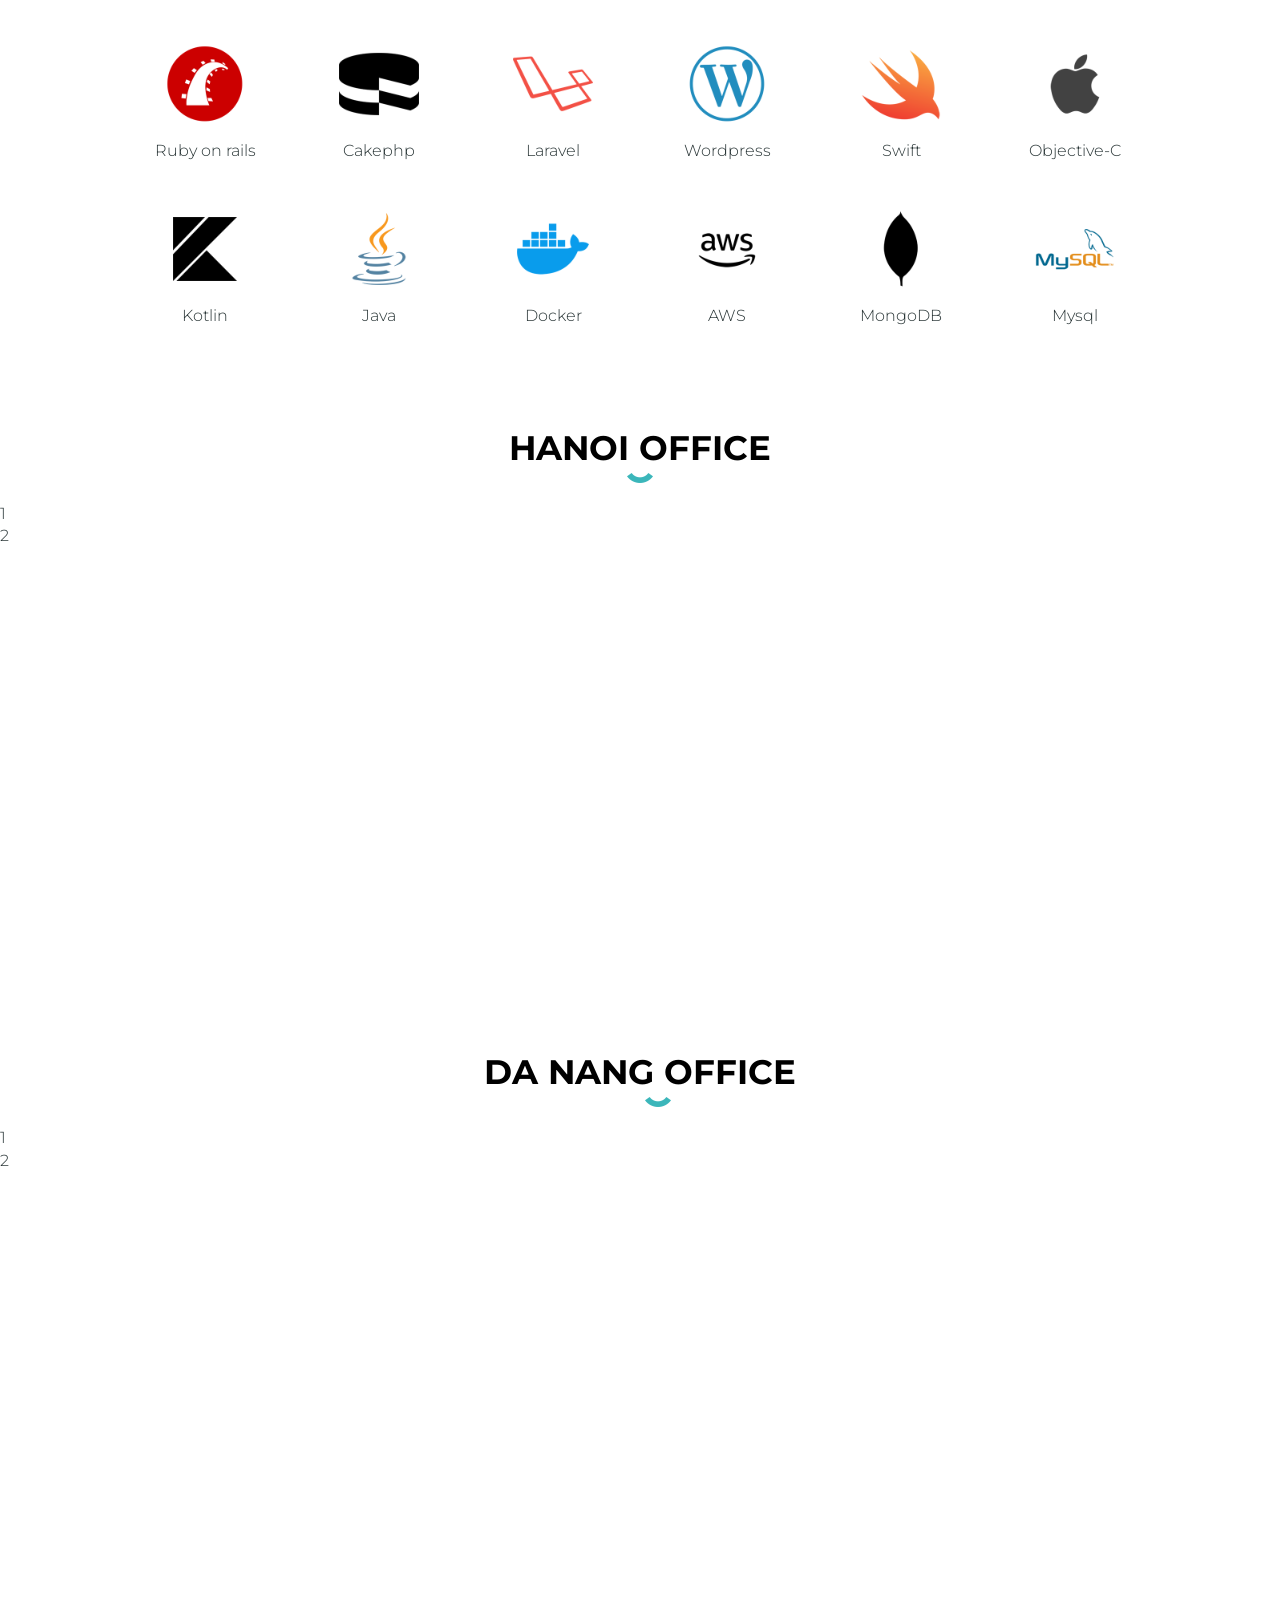
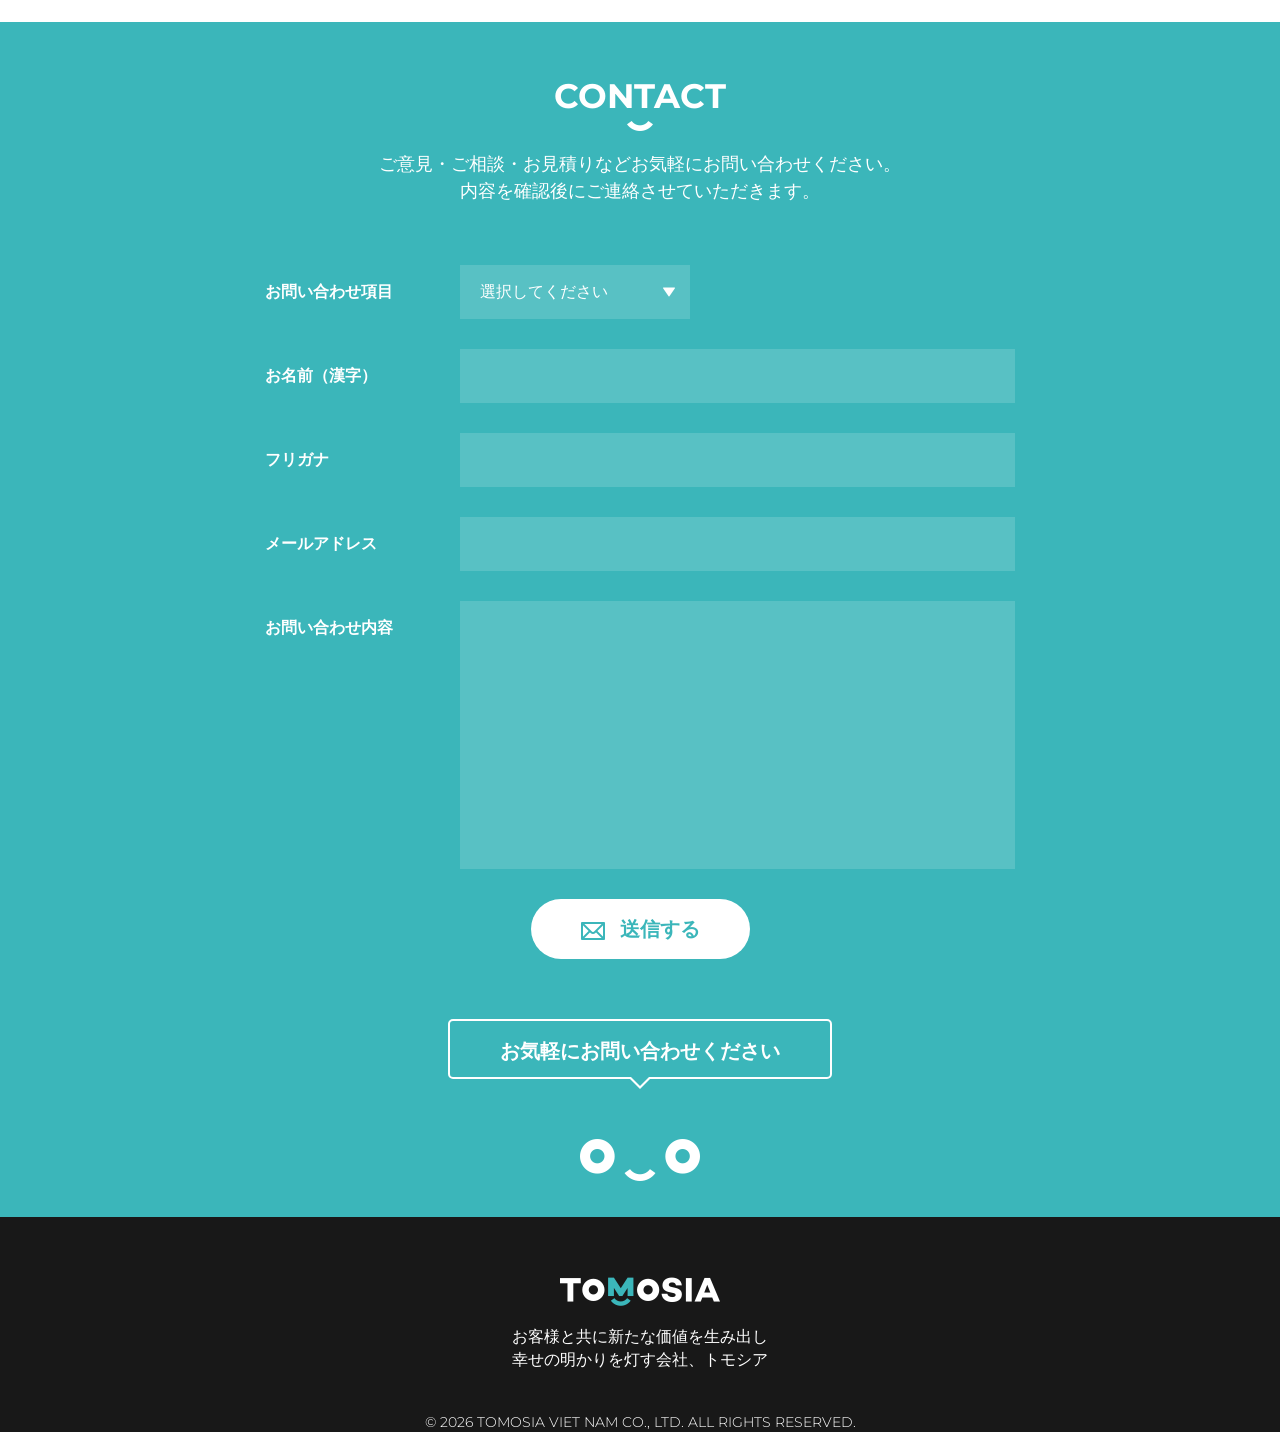
==== commit 2c1a820a: "Fix bug submit data contact from" ====
--- a/index.html
+++ b/index.html
@@ -506,7 +506,7 @@
             </tr>
             <tr>
               <td>社員数</td>
-              <td>60名（2020年7月）</td>
+              <td>120名（2022年7月）</td>
             </tr>
             <tr>
               <td>事業内容</td>
@@ -757,9 +757,6 @@
     <div class="section-content mt-6">
       <div class="container">
         <form id="contact-form"
-              action="https://docs.google.com/forms/d/e/1FAIpQLSdSeEyD7kobNfFUpOmLS7_vIqMFJ2dFPG0AbY2-0lamXcxspQ/formResponse"
-              target="hidden_iframe"
-              method="POST"
               class="contact-form"
         >
           <div class="form-group row">
@@ -833,9 +830,7 @@
       お客様と共に新たな価値を生み出し <br>
       幸せの明かりを灯す会社、トモシア
     </p>
-    <p class="text-small" id="copyright">
-      © 2020 TOMOSIA CO., LTD. <span class="break-line"></span>ALL RIGHTS RESERVED.
-    </p>
+    <p class="text-small" id="copyright"></p>
   </header>
 
   <!-- MEMBER MODALS -->
--- a/css/responsive.css
+++ b/css/responsive.css
@@ -74,13 +74,6 @@
   .contact-form .form-group .input { width: 70%; }
   .contact-form .form-group .input select option {width: 50%;}
 
-  .table-info { margin-top: 20px; }
-  .table-info tr,
-  .table-info tr td { display: block; text-align: center; border-width: 1px; }
-  .table-info tr { margin-bottom: 20px; }
-  .table-info tr td { padding: 5px 20px 20px; }
-  .table-info tr td:first-child{ width: 100%; border: none; padding: 0; }
-
   .member-modal { width: 280px; }
   .member-modal .profile-picture { height: 140px; }
   .member-modal .avatar { top: 75px; }
@@ -143,8 +136,16 @@
     height: 220px;
   }
   .page-top .text{ text-align: center;}
+
   .contact-form{ max-width: 100%;}
   .contact-form .form-group{ display: block;}
   .contact-form .form-group .label { text-align: left; width: 100%;}
   .contact-form .form-group .input { width: 100%; }
+
+  .table-info { margin-top: 20px; }
+  .table-info tr,
+  .table-info tr td { display: block; text-align: center; border-width: 1px; }
+  .table-info tr { margin-bottom: 20px; }
+  .table-info tr td { padding: 5px 20px 20px; }
+  .table-info tr td:first-child{ width: 100%; border: none; padding: 0; }
 }
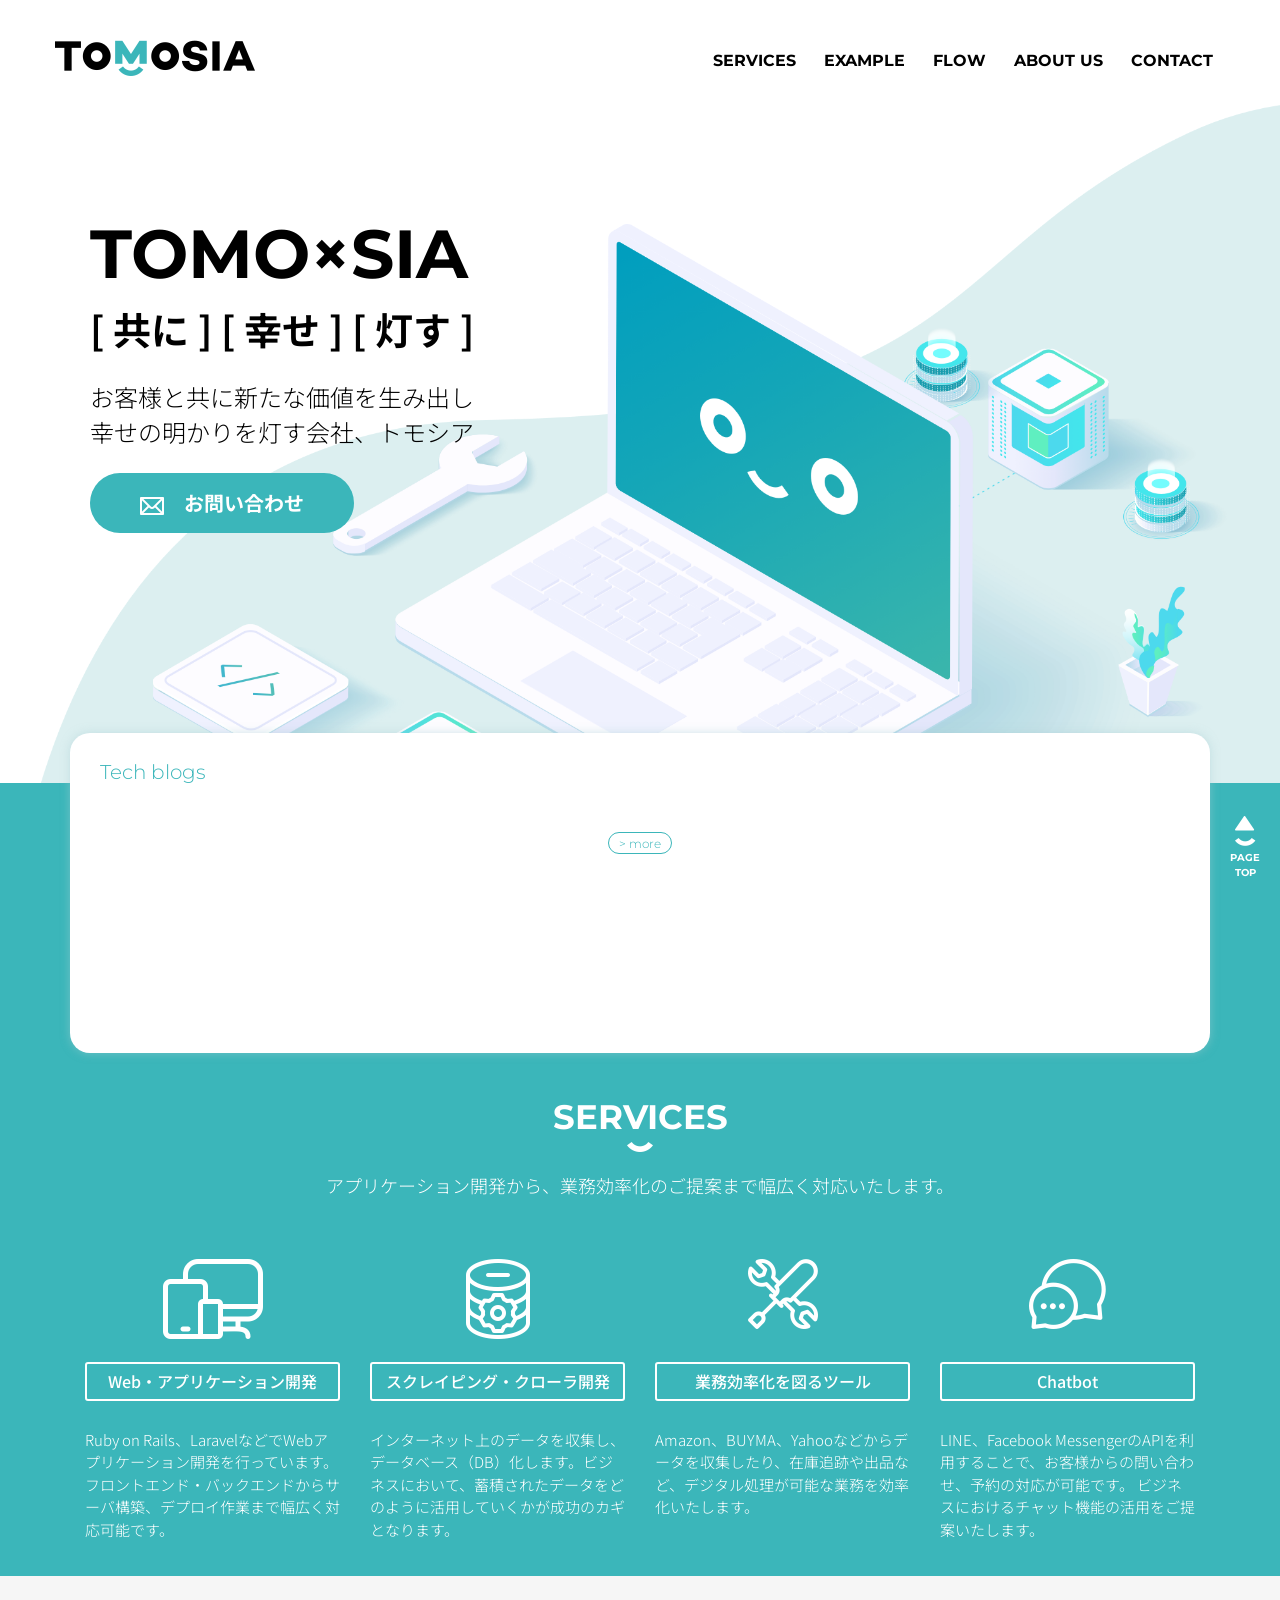
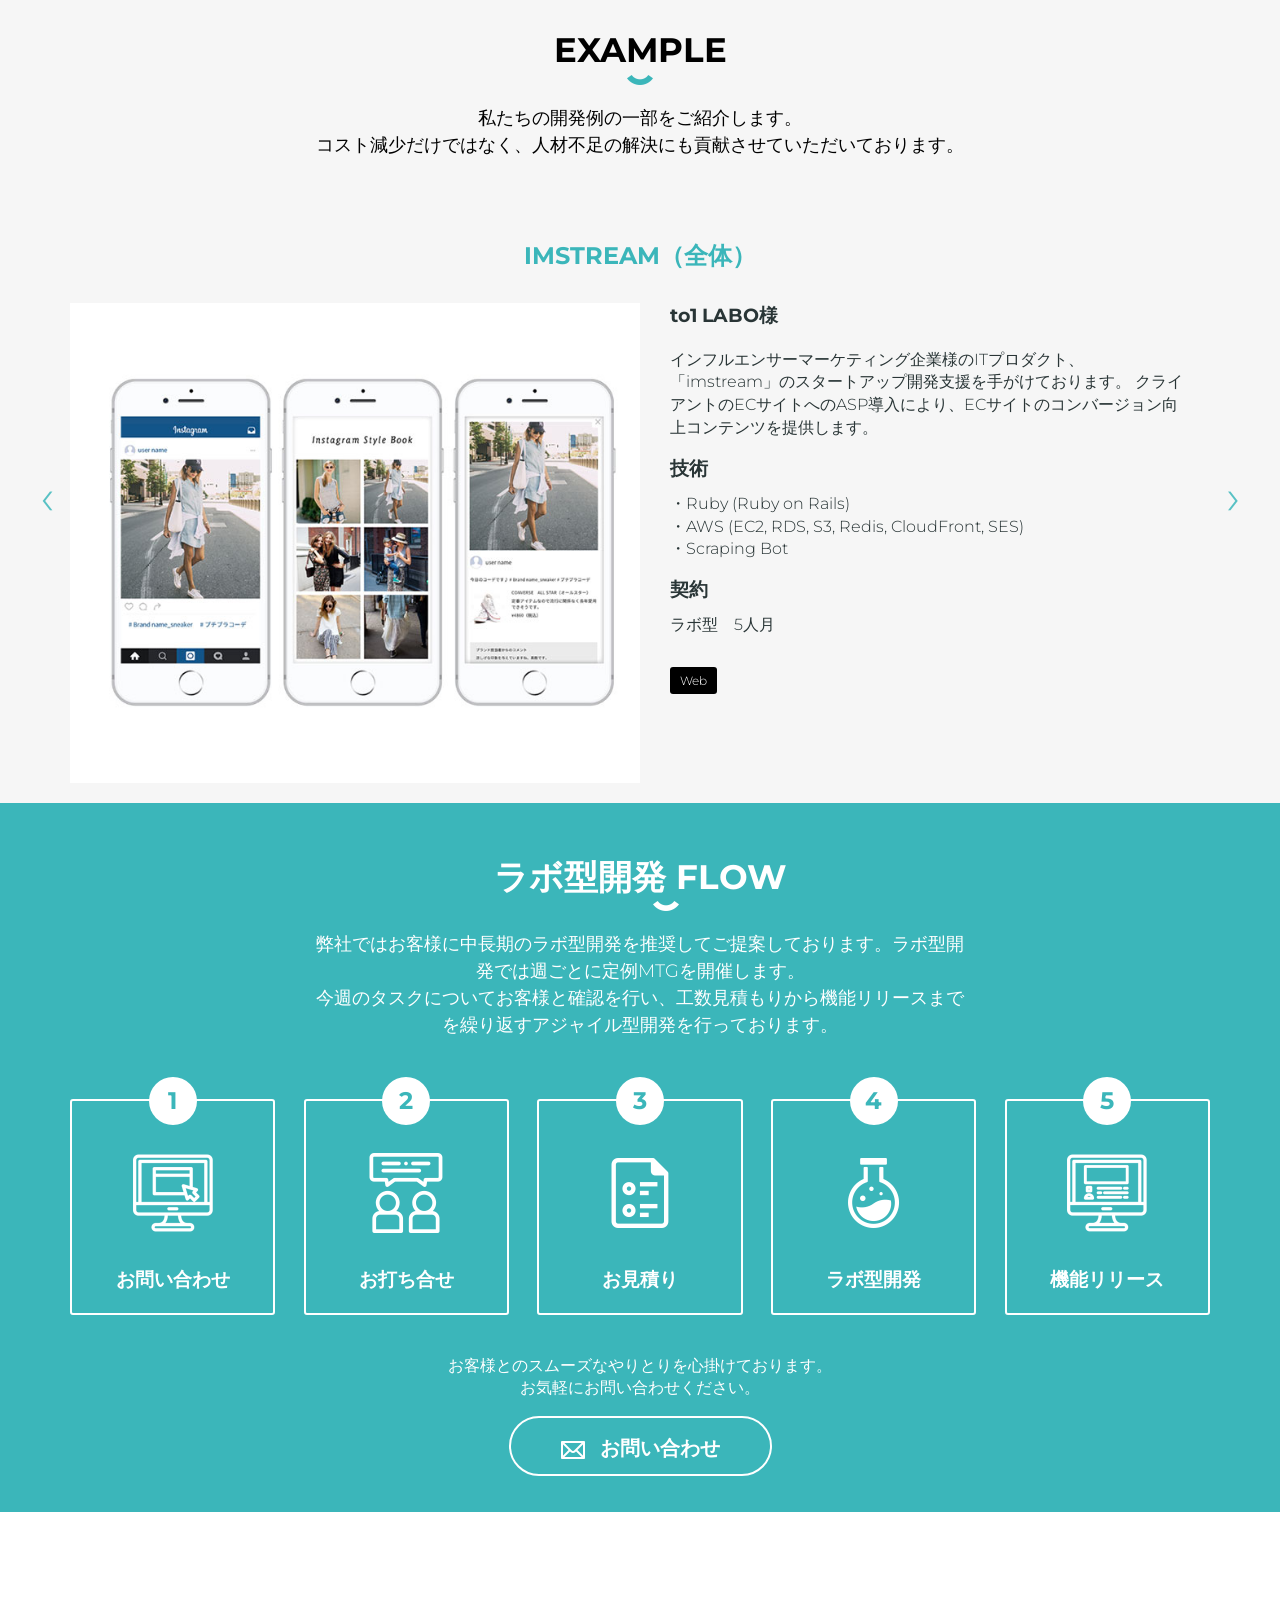
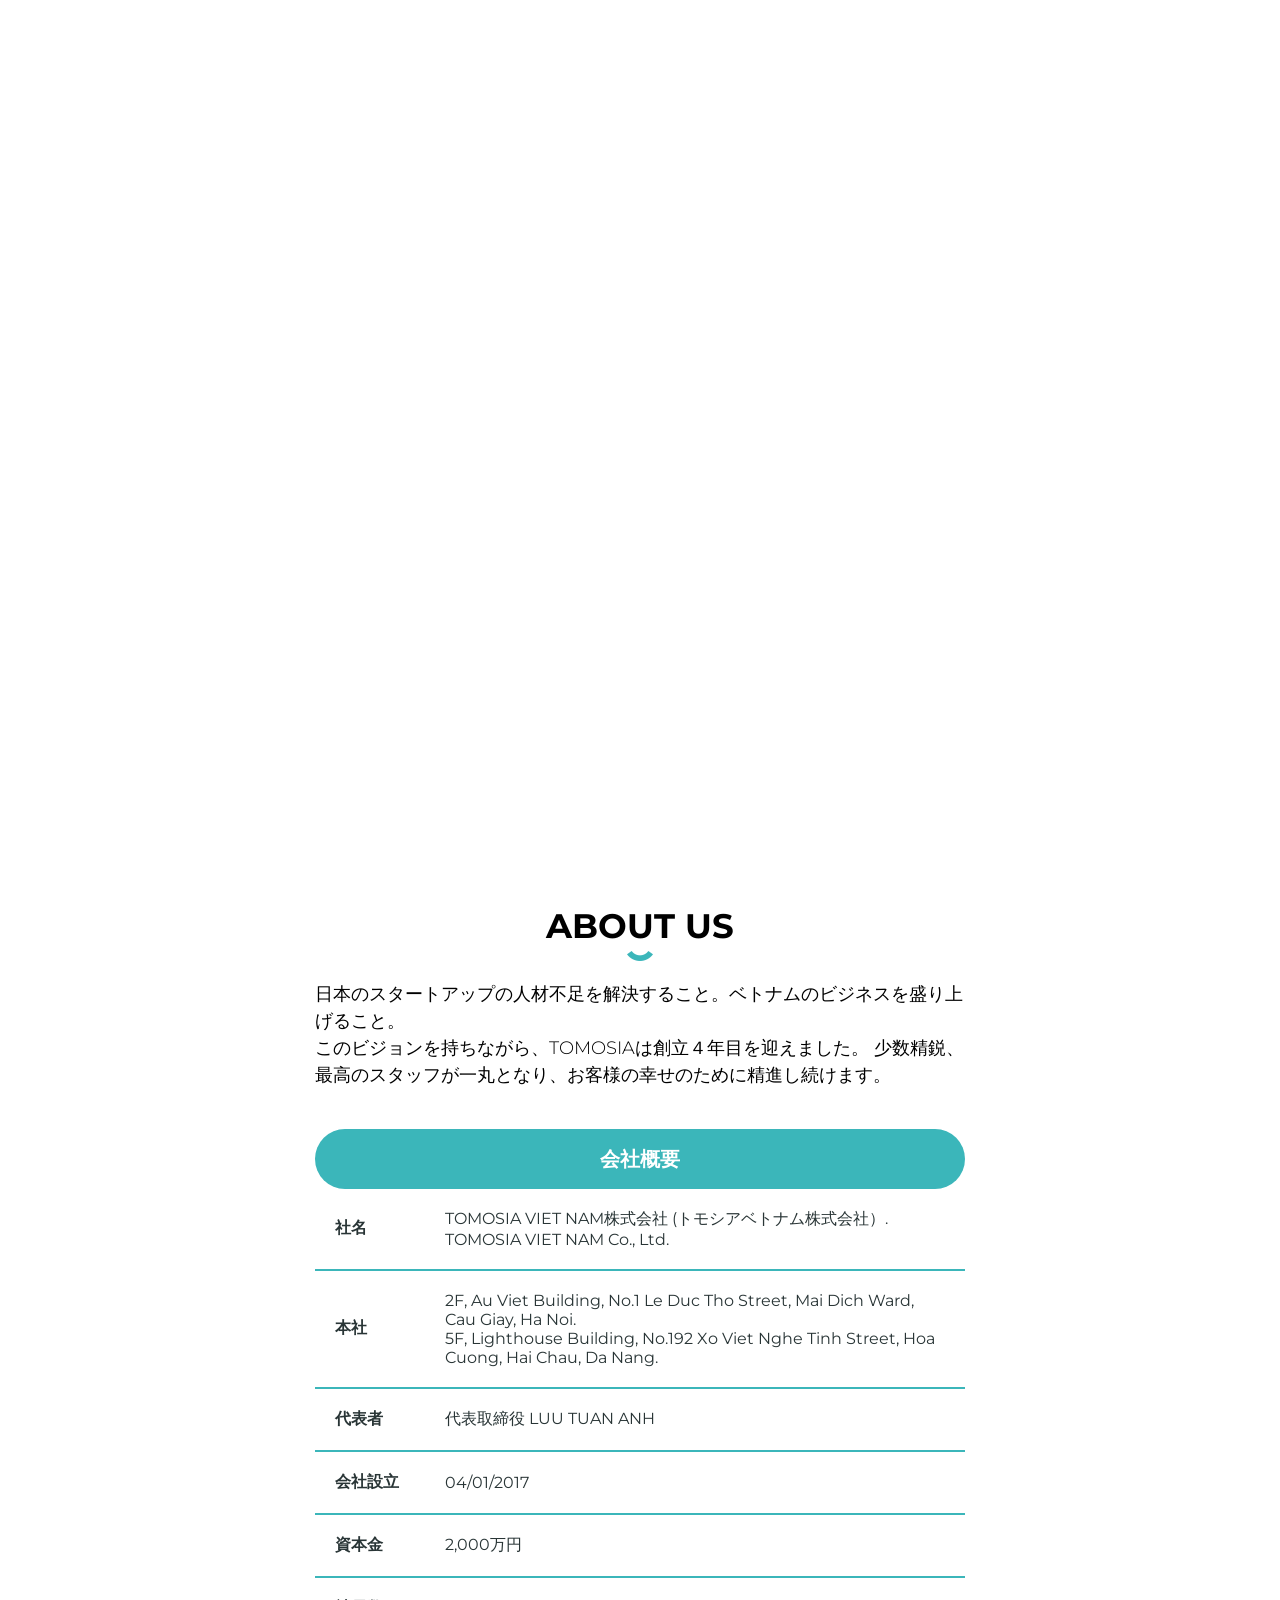
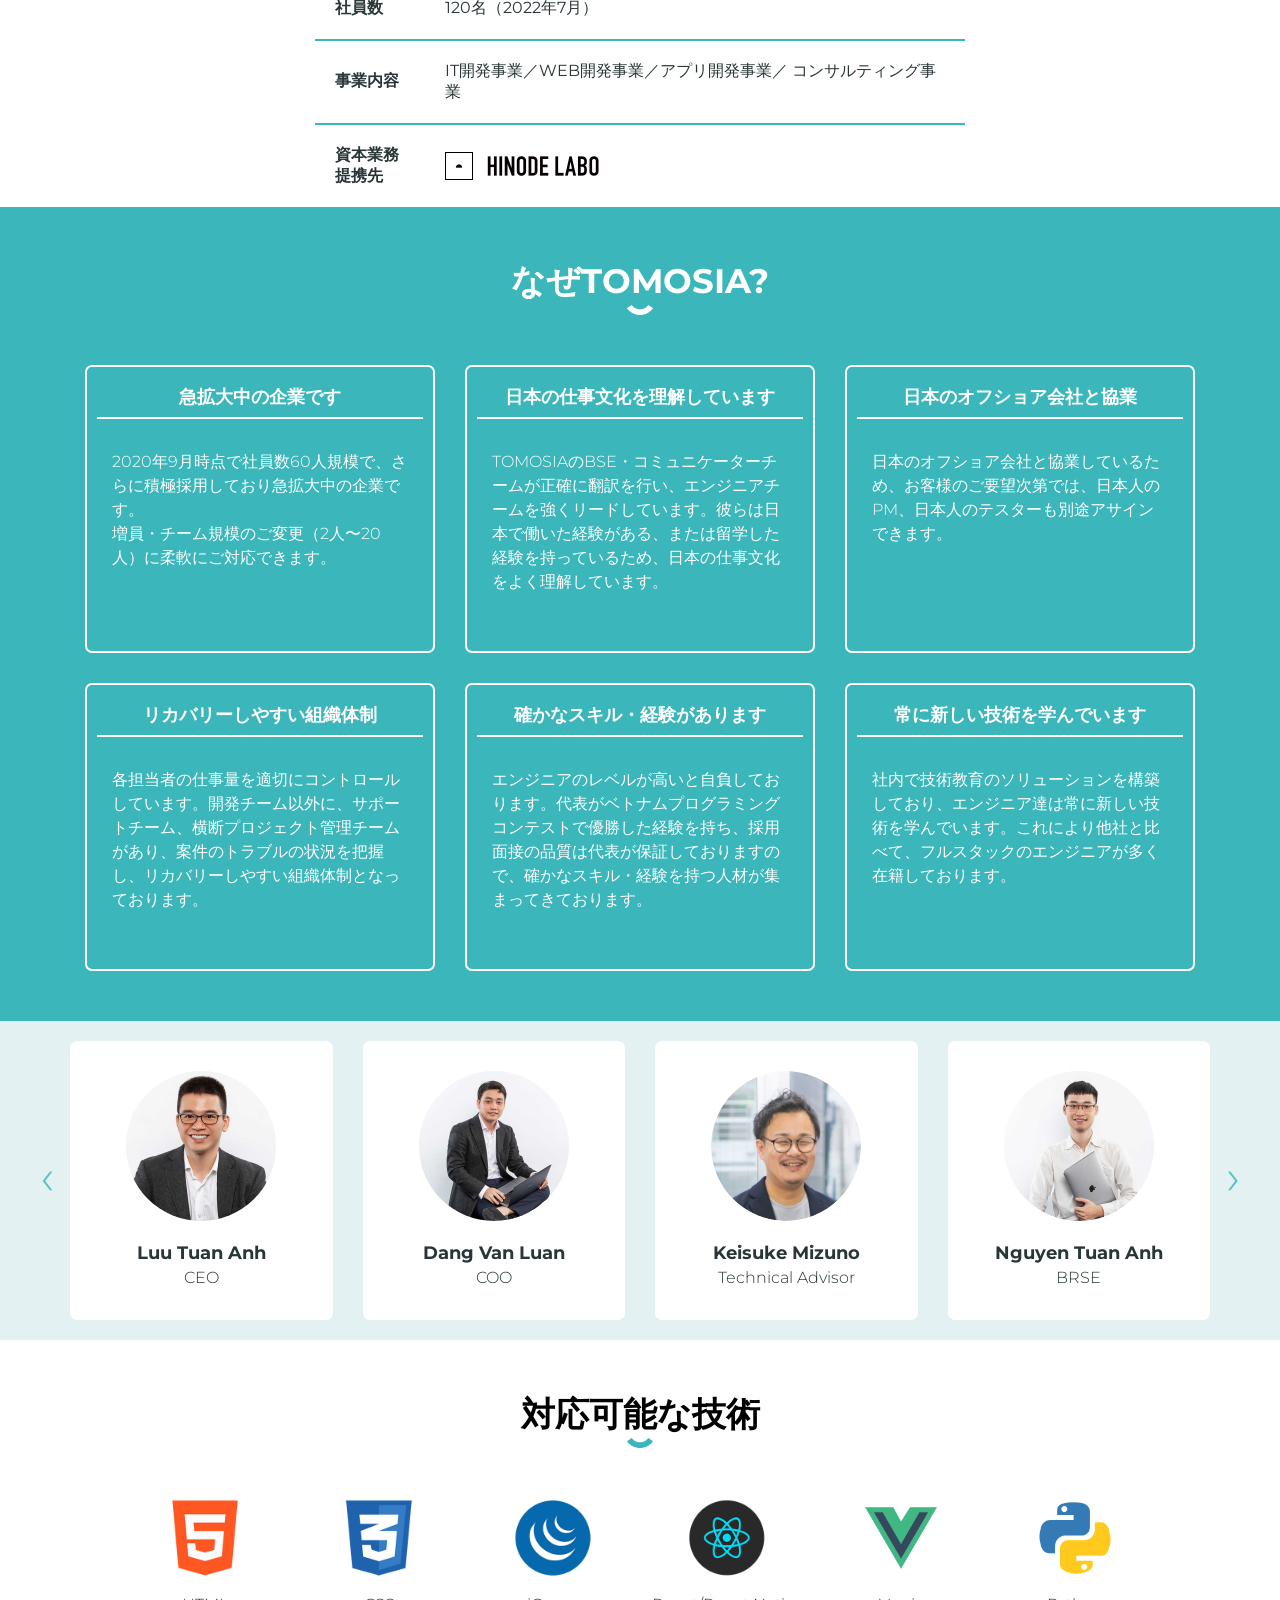
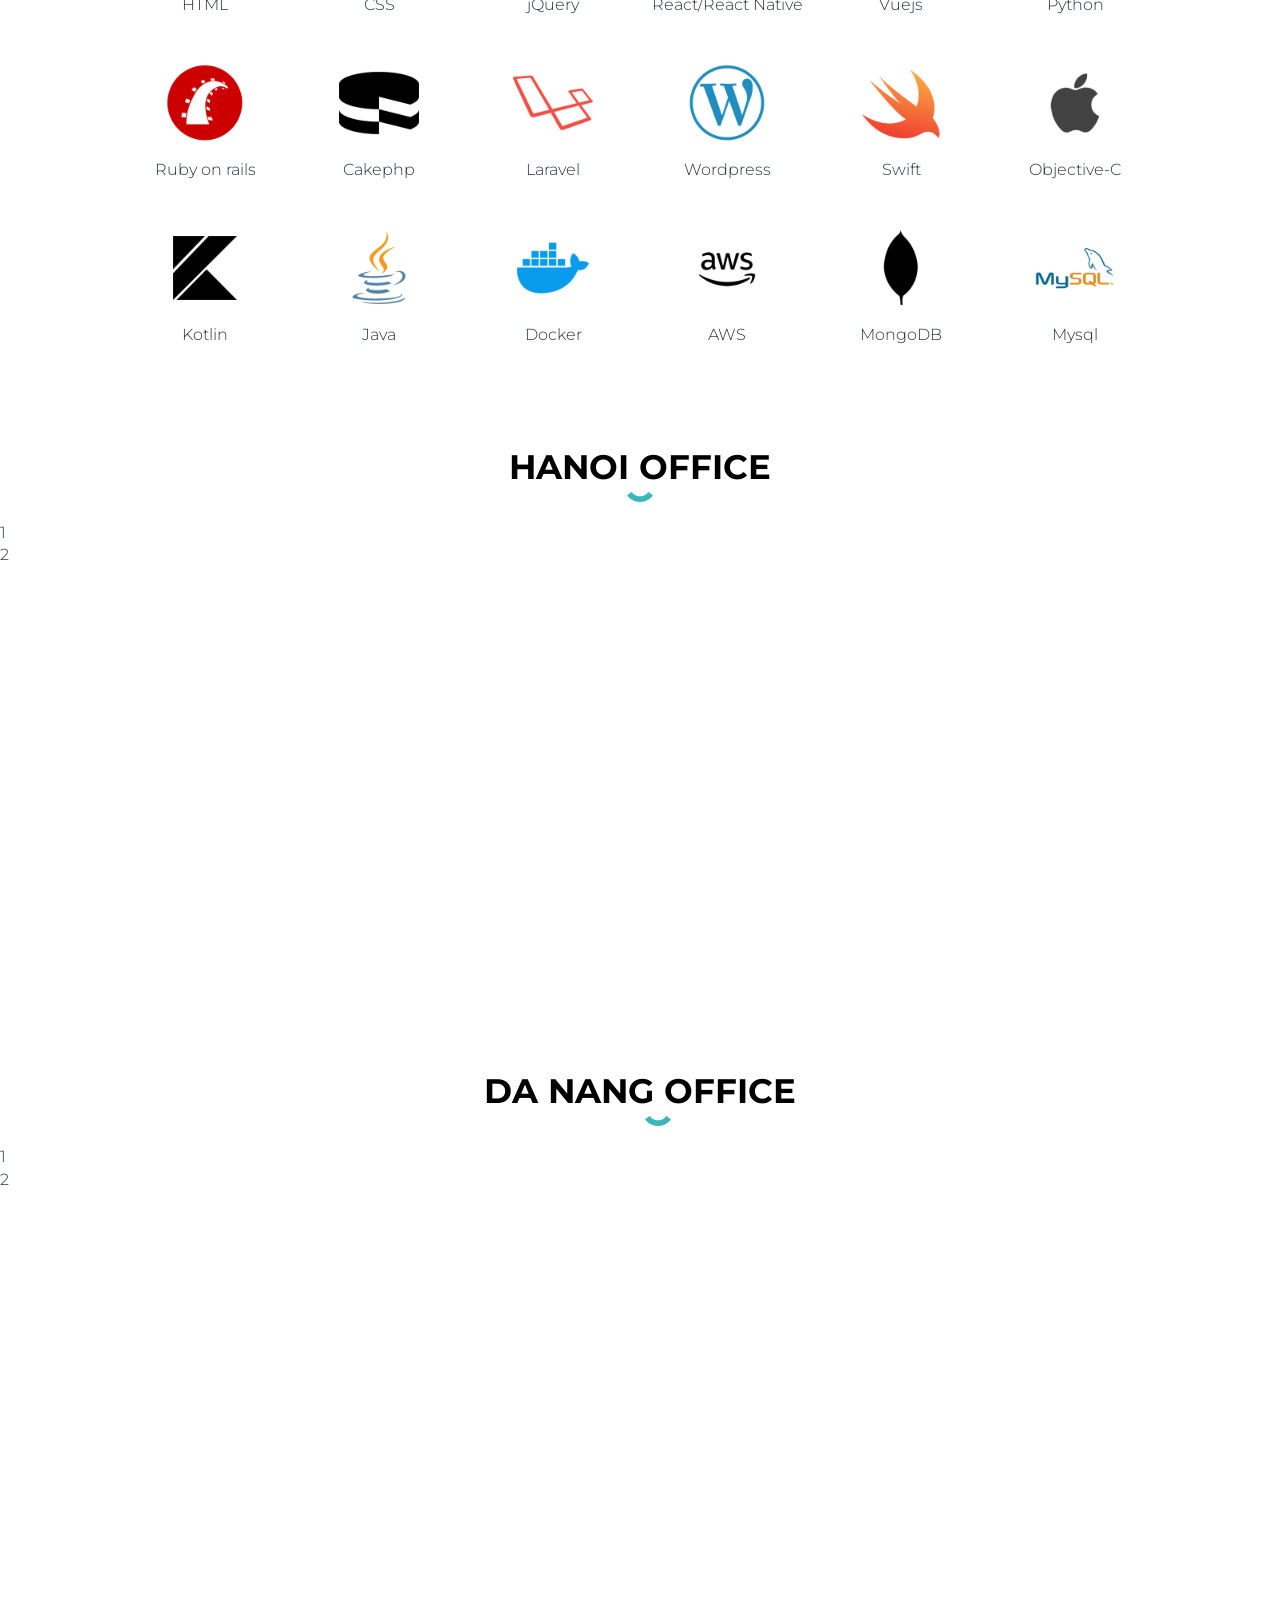
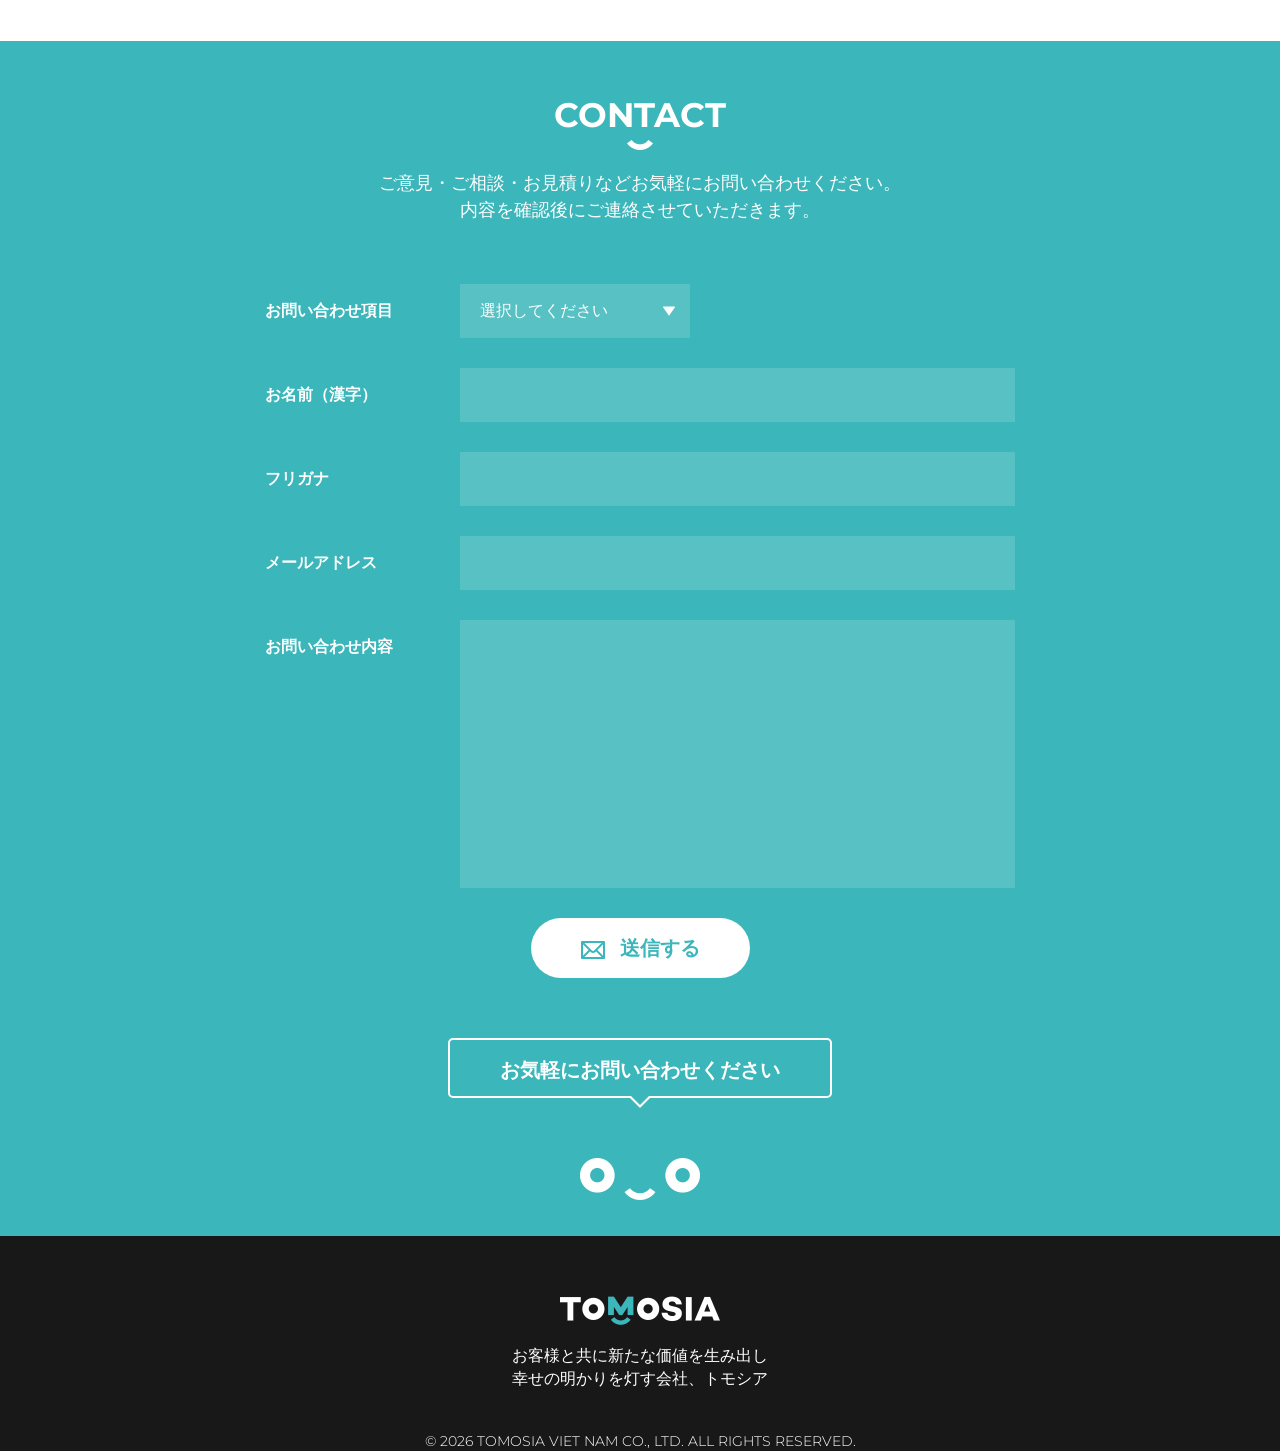
==== commit 89620896: "Fix address and css footer" ====
--- a/index.html
+++ b/index.html
@@ -2,7 +2,7 @@
 
 <head>
   <meta charset="utf-8">
-  <title>TOMOSIA Co., Ltd.</title>
+  <title>TOMOSIA VIET NAM Co., Ltd.</title>
   <meta name="description" content="">
   <meta name="viewport" content="width=device-width, initial-scale=1, maximum-scale=1.0, user-scalable=no">
 
@@ -486,8 +486,8 @@
             <tr>
               <td>本社</td>
               <td>
-                5F, Bach Anh building, No 52, Chua Ha Street, Cau Giay, Ha Noi.<br>
-                4F, IoT Space building, No 63, Phan Dang Luu Street, Hai Chau, Da Nang.
+                2F, Au Viet Building, No.1 Le Duc Tho Street, Mai Dich Ward, Cau Giay, Ha Noi.<br>
+                5F, Lighthouse Building, No.192 Xo Viet Nghe Tinh Street, Hoa Cuong, Hai Chau, Da Nang.
               </td>
             </tr>
             <tr>
@@ -718,7 +718,7 @@
         <div class="col-md-12">1</div>
         <div class="col-md-12">2</div>
       </div>
-      <iframe src="https://www.google.com/maps/embed?pb=!1m18!1m12!1m3!1d3723.9141679959466!2d105.79315451542614!3d21.036120085994437!2m3!1f0!2f0!3f0!3m2!1i1024!2i768!4f13.1!3m3!1m2!1s0x3135ab380b1ac973%3A0xb61feb1092674359!2zNTIgQ2jDuWEgSMOgLCBRdWFuIEhvYSwgQ-G6p3UgR2nhuqV5LCBIw6AgTuG7mWksIFZp4buHdCBOYW0!5e0!3m2!1svi!2s!4v1596339987154!5m2!1svi!2s"
+      <iframe src="https://www.google.com/maps/embed?pb=!1m18!1m12!1m3!1d3723.8803945613727!2d105.76967371462958!3d21.037471192857346!2m3!1f0!2f0!3f0!3m2!1i1024!2i768!4f13.1!3m3!1m2!1s0x313454b7e7c379cd%3A0x6130fa573351b263!2zw4J1IFZp4buHdCBCdWlsZGluZw!5e0!3m2!1svi!2s!4v1619691356392!5m2!1svi!2s"
               width="100%"
               height="450"
               frameborder="0"
@@ -736,7 +736,7 @@
         <div class="col-md-12">1</div>
         <div class="col-md-12">2</div>
       </div>
-      <iframe src="https://www.google.com/maps/embed?pb=!1m18!1m12!1m3!1d3834.5601838096277!2d108.2159399150886!3d16.03639484457608!2m3!1f0!2f0!3f0!3m2!1i1024!2i768!4f13.1!3m3!1m2!1s0x314219b26b9ecfbb%3A0x2175e0901011b0c6!2sIoT%20Space!5e0!3m2!1svi!2sus!4v1600917582624!5m2!1svi!2sus"
+      <iframe src="https://www.google.com/maps/embed?pb=!1m18!1m12!1m3!1d3834.6399673890896!2d108.21312651456499!3d16.032246844687105!2m3!1f0!2f0!3f0!3m2!1i1024!2i768!4f13.1!3m3!1m2!1s0x314219ed1553feb7%3A0xc22bbb28674df063!2sLighthouse%20Building!5e0!3m2!1svi!2s!4v1619691424545!5m2!1svi!2s"
               width="100%"
               height="450"
               frameborder="0"
@@ -826,11 +826,11 @@
     <a href="" class="logo">
       <img src="img/logo/company-logo-light@2x.png" alt="">
     </a>
-    <p class="mt-2 mb-4">
+    <div class="mt-2 mb-4">
       お客様と共に新たな価値を生み出し <br>
       幸せの明かりを灯す会社、トモシア
-    </p>
-    <p class="text-small" id="copyright"></p>
+    </div>
+    <div class="text-small" id="copyright"></div>
   </header>
 
   <!-- MEMBER MODALS -->
